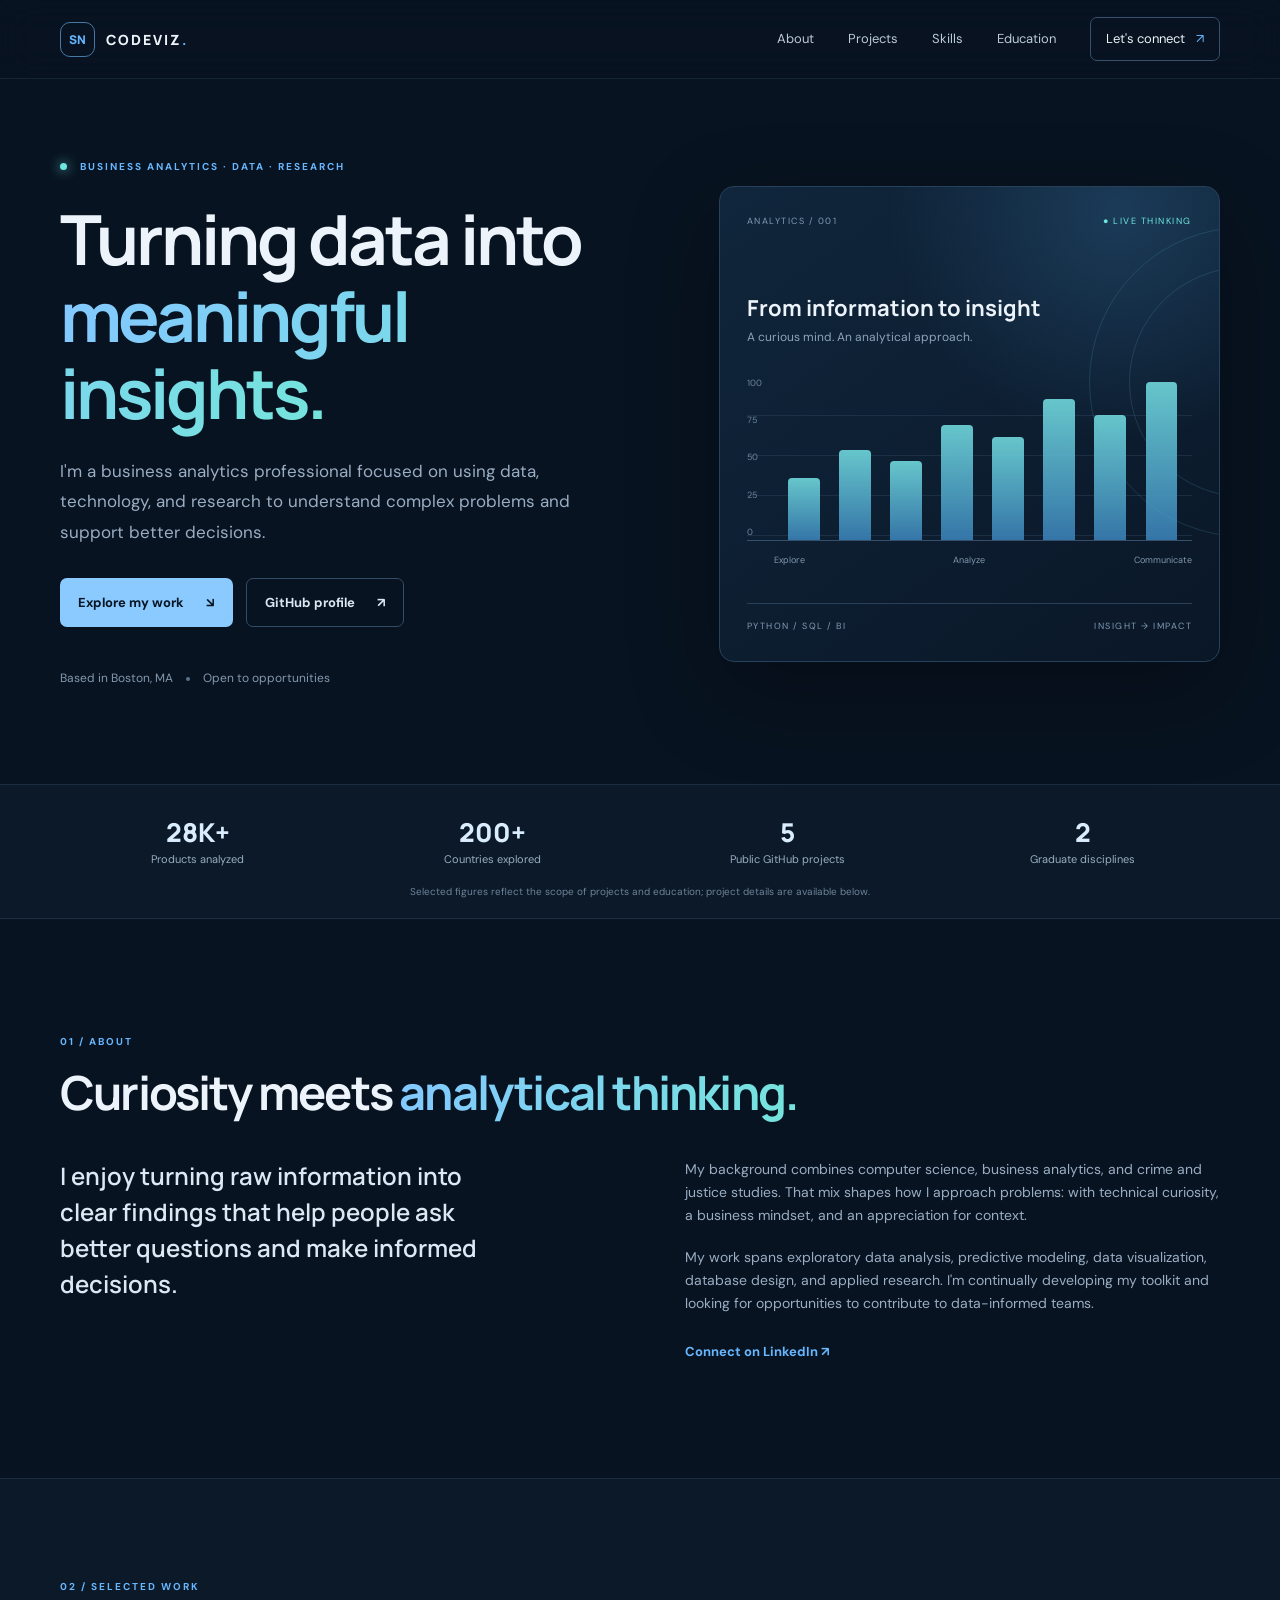
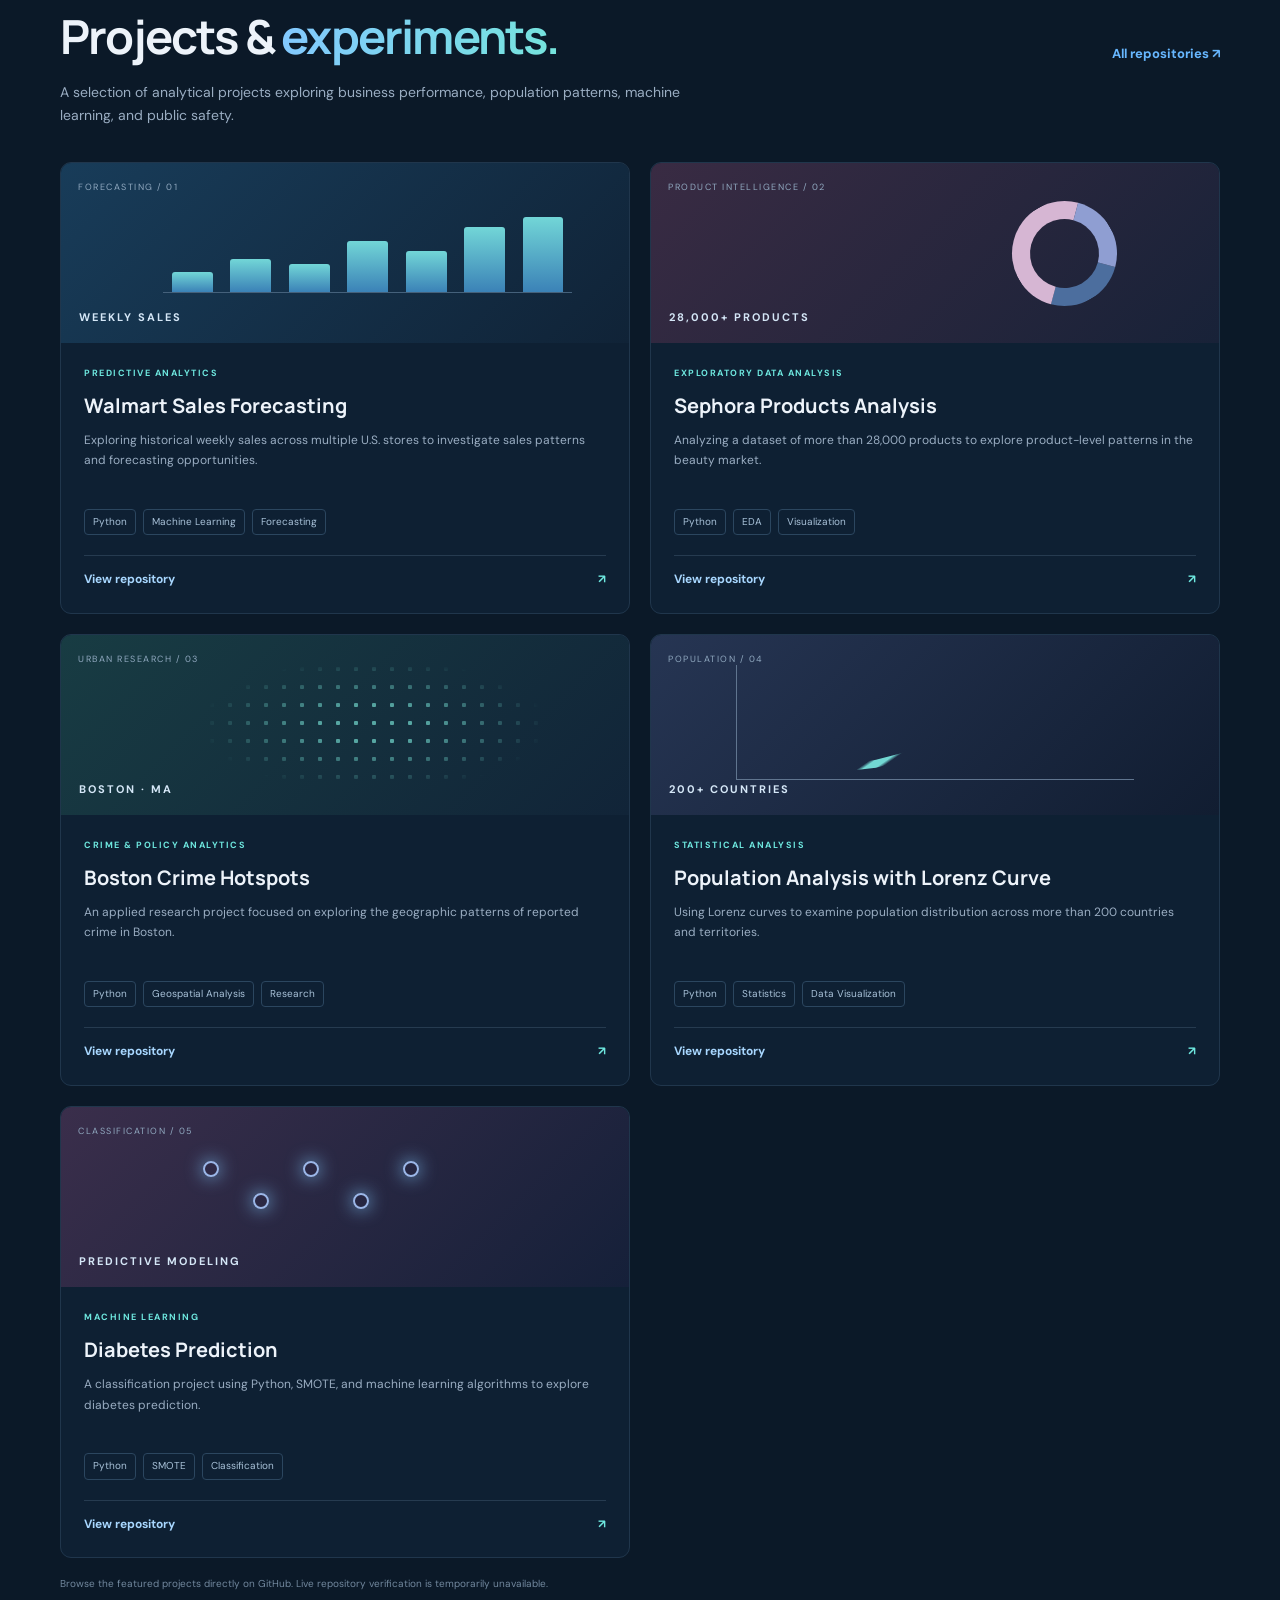
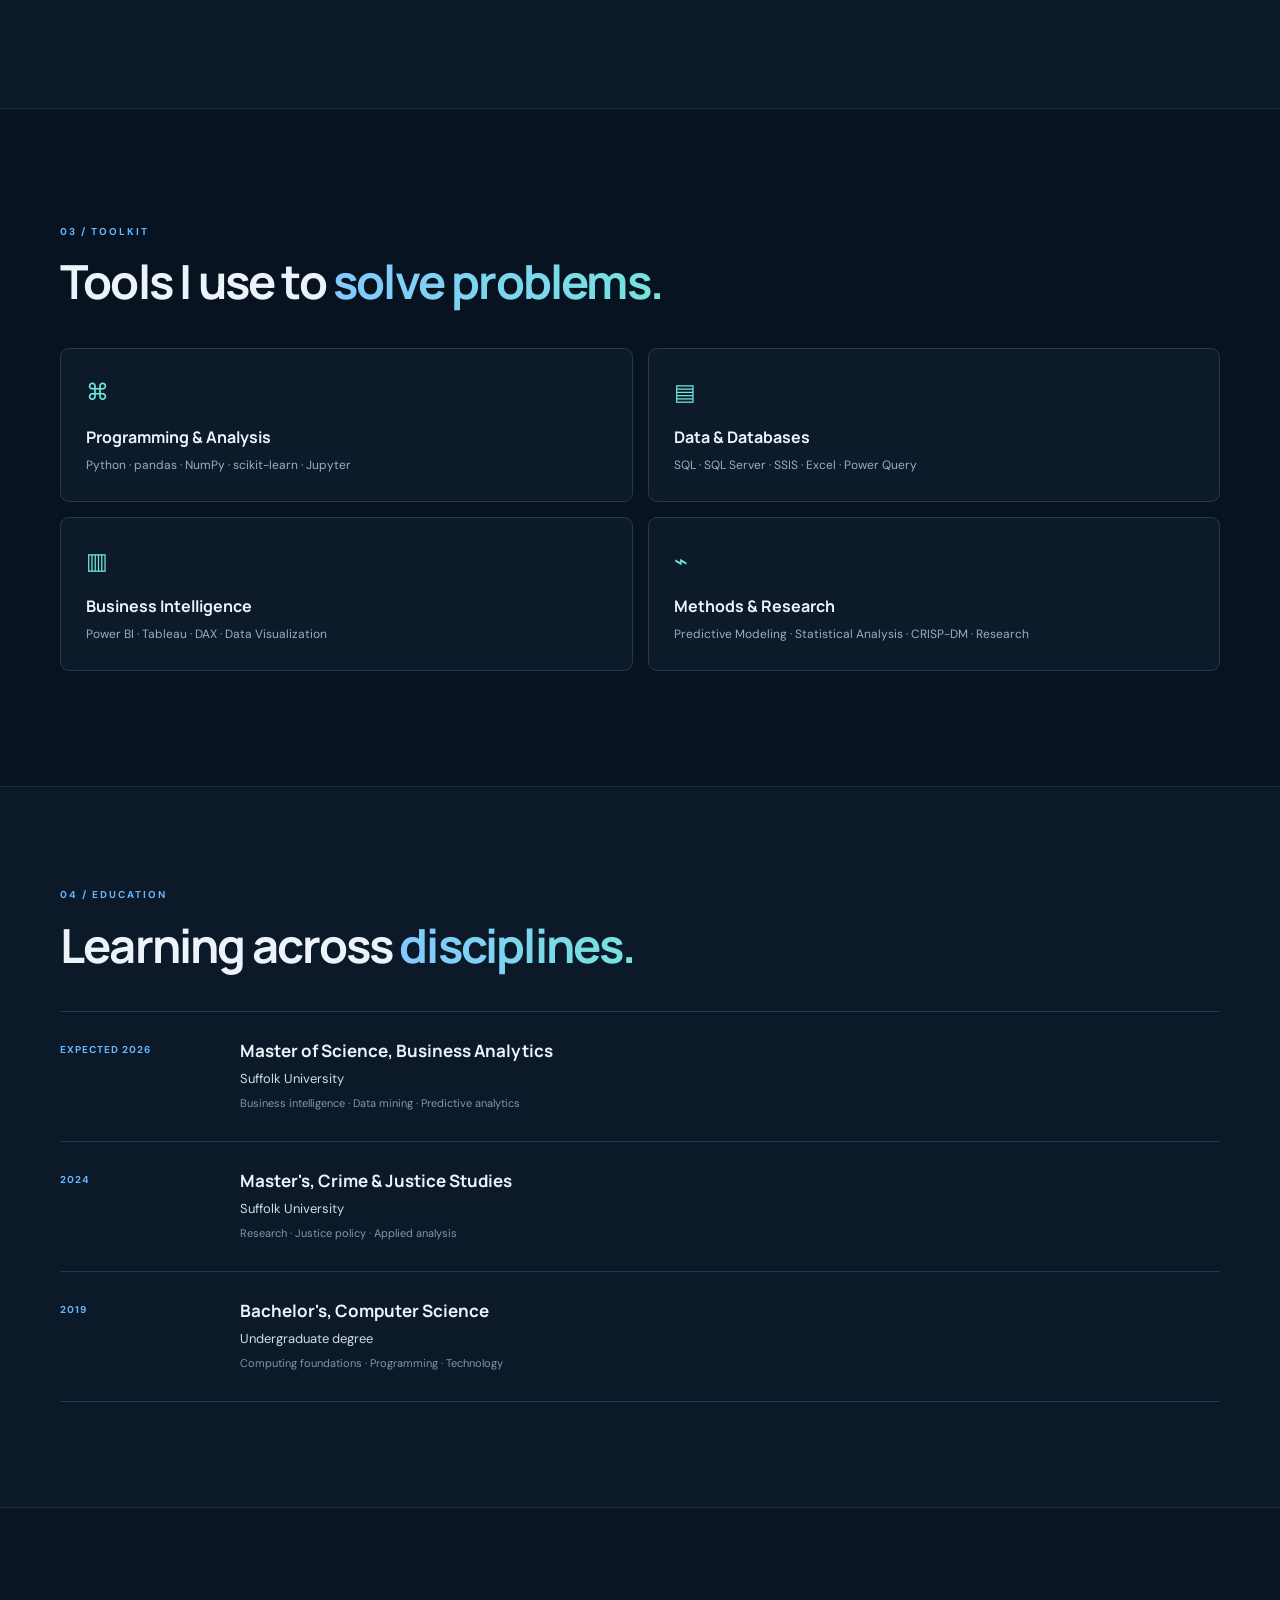
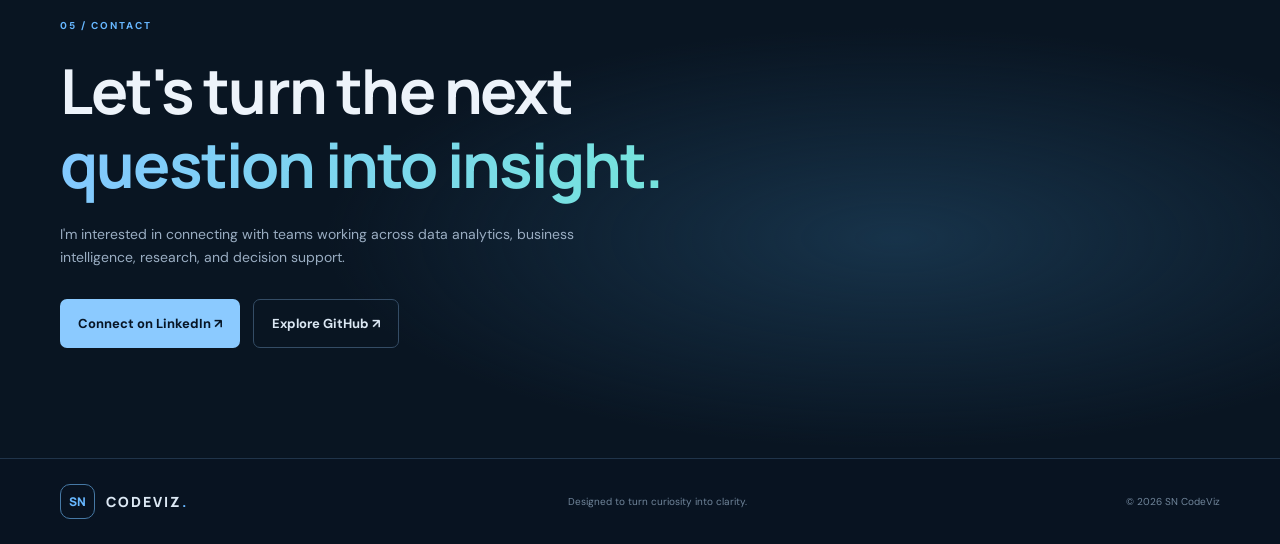
==== index.html @ 442b2e53 "Add files via upload" ====
<!DOCTYPE html>
<html lang="en">
<head>
  <meta charset="UTF-8">
  <meta name="viewport" content="width=device-width, initial-scale=1.0">
  <meta name="description" content="SN CodeViz — Business and data analytics portfolio featuring Python, SQL, business intelligence, and research projects.">
  <title>SN CodeViz | Data & Business Analytics</title>
  <link rel="preconnect" href="https://fonts.googleapis.com">
  <link rel="preconnect" href="https://fonts.gstatic.com" crossorigin>
  <link href="https://fonts.googleapis.com/css2?family=DM+Sans:wght@400;500;600;700&family=Manrope:wght@400;500;600;700;800&display=swap" rel="stylesheet">
  <link rel="stylesheet" href="style.css">
  <script src="script.js" defer></script>
</head>
<body>
  <header class="site-header">
    <nav class="nav container" aria-label="Main navigation">
      <a class="brand" href="#home"><span class="brand-mark">SN</span><span>CODEVIZ<span class="brand-dot">.</span></span></a>
      <button class="menu-toggle" id="menuToggle" aria-label="Toggle navigation" aria-expanded="false">☰</button>
      <div class="nav-links" id="navLinks">
        <a href="#about">About</a><a href="#projects">Projects</a><a href="#skills">Skills</a><a href="#education">Education</a>
        <a class="nav-contact" href="#contact">Let's connect <span>↗</span></a>
      </div>
    </nav>
  </header>

  <main>
    <section class="hero container" id="home">
      <div class="hero-copy">
        <div class="eyebrow"><span class="status-dot"></span> BUSINESS ANALYTICS · DATA · RESEARCH</div>
        <h1>Turning data into<br><span class="gradient-text">meaningful insights.</span></h1>
        <p class="hero-lede">I'm a business analytics professional focused on using data, technology, and research to understand complex problems and support better decisions.</p>
        <div class="hero-actions">
          <a class="button button-primary" href="#projects">Explore my work <span>↘</span></a>
          <a class="button button-secondary" href="https://github.com/sncodeviz" target="_blank" rel="noopener noreferrer">GitHub profile <span>↗</span></a>
        </div>
        <div class="hero-meta"><span>Based in Boston, MA</span><span class="meta-divider"></span><span>Open to opportunities</span></div>
      </div>
      <div class="hero-visual" aria-label="Decorative data visualization illustration">
        <div class="visual-top"><span>ANALYTICS / 001</span><span class="live-indicator">● LIVE THINKING</span></div>
        <div class="chart-title">From information to insight</div>
        <div class="chart-subtitle">A curious mind. An analytical approach.</div>
        <div class="chart">
          <div class="chart-y"><span>100</span><span>75</span><span>50</span><span>25</span><span>0</span></div>
          <div class="chart-bars">
            <i style="--h:38%"></i><i style="--h:55%"></i><i style="--h:48%"></i><i style="--h:70%"></i><i style="--h:63%"></i><i style="--h:86%"></i><i style="--h:76%"></i><i style="--h:96%"></i>
          </div>
        </div>
        <div class="chart-labels"><span>Explore</span><span>Analyze</span><span>Communicate</span></div>
        <div class="visual-footer"><span>PYTHON / SQL / BI</span><span>INSIGHT → IMPACT</span></div>
        <div class="visual-orbit orbit-one"></div><div class="visual-orbit orbit-two"></div>
      </div>
    </section>

    <section class="proof-strip">
      <div class="container proof-grid">
        <div><strong>28K+</strong><span>Products analyzed</span></div>
        <div><strong>200+</strong><span>Countries explored</span></div>
        <div><strong>5</strong><span>Public GitHub projects</span></div>
        <div><strong>2</strong><span>Graduate disciplines</span></div>
      </div>
      <p class="proof-note">Selected figures reflect the scope of projects and education; project details are available below.</p>
    </section>

    <section class="section container" id="about">
      <div class="section-heading"><div class="eyebrow">01 / ABOUT</div><h2>Curiosity meets <span class="gradient-text">analytical thinking.</span></h2></div>
      <div class="about-grid">
        <div class="about-intro"><p class="large-copy">I enjoy turning raw information into clear findings that help people ask better questions and make informed decisions.</p></div>
        <div class="about-detail">
          <p>My background combines computer science, business analytics, and crime and justice studies. That mix shapes how I approach problems: with technical curiosity, a business mindset, and an appreciation for context.</p>
          <p>My work spans exploratory data analysis, predictive modeling, data visualization, database design, and applied research. I'm continually developing my toolkit and looking for opportunities to contribute to data-informed teams.</p>
          <a class="text-link" href="https://www.linkedin.com/in/sheikhabunasher" target="_blank" rel="noopener noreferrer">Connect on LinkedIn ↗</a>
        </div>
      </div>
    </section>

    <section class="section projects-section" id="projects">
      <div class="container">
        <div class="section-heading heading-row"><div><div class="eyebrow">02 / SELECTED WORK</div><h2>Projects & <span class="gradient-text">experiments.</span></h2></div><a class="text-link" href="https://github.com/sncodeviz?tab=repositories" target="_blank" rel="noopener noreferrer">All repositories ↗</a></div>
        <p class="section-description">A selection of analytical projects exploring business performance, population patterns, machine learning, and public safety.</p>
        <div class="project-grid" id="projectGrid">
          <article class="project-card featured">
            <div class="project-visual visual-walmart"><span>FORECASTING / 01</span><div class="mini-line"><i></i><i></i><i></i><i></i><i></i><i></i><i></i></div><b>WEEKLY SALES</b></div>
            <div class="project-content"><div class="project-type">PREDICTIVE ANALYTICS</div><h3>Walmart Sales Forecasting</h3><p>Exploring historical weekly sales across multiple U.S. stores to investigate sales patterns and forecasting opportunities.</p><div class="tags"><span>Python</span><span>Machine Learning</span><span>Forecasting</span></div><a href="https://github.com/sncodeviz/walmart-sales-forecasting" target="_blank" rel="noopener noreferrer">View repository <span>↗</span></a></div>
          </article>
          <article class="project-card">
            <div class="project-visual visual-sephora"><span>PRODUCT INTELLIGENCE / 02</span><div class="donut"></div><b>28,000+ PRODUCTS</b></div>
            <div class="project-content"><div class="project-type">EXPLORATORY DATA ANALYSIS</div><h3>Sephora Products Analysis</h3><p>Analyzing a dataset of more than 28,000 products to explore product-level patterns in the beauty market.</p><div class="tags"><span>Python</span><span>EDA</span><span>Visualization</span></div><a href="https://github.com/sncodeviz/Sephora-Products-Analysis" target="_blank" rel="noopener noreferrer">View repository <span>↗</span></a></div>
          </article>
          <article class="project-card">
            <div class="project-visual visual-crime"><span>URBAN RESEARCH / 03</span><div class="map-dots"></div><b>BOSTON · MA</b></div>
            <div class="project-content"><div class="project-type">CRIME & POLICY ANALYTICS</div><h3>Boston Crime Hotspots</h3><p>An applied research project focused on exploring the geographic patterns of reported crime in Boston.</p><div class="tags"><span>Python</span><span>Geospatial Analysis</span><span>Research</span></div><a href="https://github.com/sncodeviz/boston-crime-hotspots" target="_blank" rel="noopener noreferrer">View repository <span>↗</span></a></div>
          </article>
          <article class="project-card">
            <div class="project-visual visual-lorenz"><span>POPULATION / 04</span><div class="lorenz-curve"></div><b>200+ COUNTRIES</b></div>
            <div class="project-content"><div class="project-type">STATISTICAL ANALYSIS</div><h3>Population Analysis with Lorenz Curve</h3><p>Using Lorenz curves to examine population distribution across more than 200 countries and territories.</p><div class="tags"><span>Python</span><span>Statistics</span><span>Data Visualization</span></div><a href="https://github.com/sncodeviz/Data-Analysis-with-Lorenz-Curve" target="_blank" rel="noopener noreferrer">View repository <span>↗</span></a></div>
          </article>
          <article class="project-card">
            <div class="project-visual visual-diabetes"><span>CLASSIFICATION / 05</span><div class="nodes"><i></i><i></i><i></i><i></i><i></i></div><b>PREDICTIVE MODELING</b></div>
            <div class="project-content"><div class="project-type">MACHINE LEARNING</div><h3>Diabetes Prediction</h3><p>A classification project using Python, SMOTE, and machine learning algorithms to explore diabetes prediction.</p><div class="tags"><span>Python</span><span>SMOTE</span><span>Classification</span></div><a href="https://github.com/sncodeviz/diabetes-prediction-ml-project" target="_blank" rel="noopener noreferrer">View repository <span>↗</span></a></div>
          </article>
        </div>
        <p class="github-status" id="githubStatus">Project links point to the original GitHub repositories. Live repository metadata will load when available.</p>
      </div>
    </section>

    <section class="section container" id="skills">
      <div class="section-heading"><div class="eyebrow">03 / TOOLKIT</div><h2>Tools I use to <span class="gradient-text">solve problems.</span></h2></div>
      <div class="skills-grid">
        <div class="skill-group"><div class="skill-icon">⌘</div><h3>Programming & Analysis</h3><p>Python · pandas · NumPy · scikit-learn · Jupyter</p></div>
        <div class="skill-group"><div class="skill-icon">▤</div><h3>Data & Databases</h3><p>SQL · SQL Server · SSIS · Excel · Power Query</p></div>
        <div class="skill-group"><div class="skill-icon">▥</div><h3>Business Intelligence</h3><p>Power BI · Tableau · DAX · Data Visualization</p></div>
        <div class="skill-group"><div class="skill-icon">⌁</div><h3>Methods & Research</h3><p>Predictive Modeling · Statistical Analysis · CRISP-DM · Research</p></div>
      </div>
    </section>

    <section class="section education-section" id="education">
      <div class="container">
        <div class="section-heading"><div class="eyebrow">04 / EDUCATION</div><h2>Learning across <span class="gradient-text">disciplines.</span></h2></div>
        <div class="education-list">
          <div class="education-item"><div class="education-date">EXPECTED 2026</div><div><h3>Master of Science, Business Analytics</h3><p>Suffolk University</p><span>Business intelligence · Data mining · Predictive analytics</span></div></div>
          <div class="education-item"><div class="education-date">2024</div><div><h3>Master's, Crime & Justice Studies</h3><p>Suffolk University</p><span>Research · Justice policy · Applied analysis</span></div></div>
          <div class="education-item"><div class="education-date">2019</div><div><h3>Bachelor's, Computer Science</h3><p>Undergraduate degree</p><span>Computing foundations · Programming · Technology</span></div></div>
        </div>
      </div>
    </section>

    <section class="contact-section" id="contact">
      <div class="container contact-inner"><div class="eyebrow">05 / CONTACT</div><h2>Let's turn the next<br><span class="gradient-text">question into insight.</span></h2><p>I'm interested in connecting with teams working across data analytics, business intelligence, research, and decision support.</p><div class="hero-actions"><a class="button button-primary" href="https://www.linkedin.com/in/sheikhabunasher" target="_blank" rel="noopener noreferrer">Connect on LinkedIn ↗</a><a class="button button-secondary" href="https://github.com/sncodeviz" target="_blank" rel="noopener noreferrer">Explore GitHub ↗</a></div></div>
    </section>
  </main>

  <footer class="footer"><div class="container footer-inner"><a class="brand" href="#home"><span class="brand-mark">SN</span><span>CODEVIZ<span class="brand-dot">.</span></span></a><span>Designed to turn curiosity into clarity.</span><span>© <span id="year"></span> SN CodeViz</span></div></footer>
</body>
</html>
---- style.css ----
:root{--bg:#081321;--panel:#0d1c2d;--panel2:#102238;--line:#20344a;--text:#edf3fa;--muted:#9aadc2;--blue:#67b7ff;--cyan:#6ee7df;--max:1160px}
*{box-sizing:border-box}html{scroll-behavior:smooth;scroll-padding-top:90px}body{margin:0;background:var(--bg);color:var(--text);font-family:"DM Sans",sans-serif;line-height:1.65}a{color:inherit;text-decoration:none}.container{width:min(var(--max),calc(100% - 48px));margin:auto}.site-header{position:sticky;top:0;z-index:10;background:rgba(8,19,33,.88);backdrop-filter:blur(18px);border-bottom:1px solid rgba(143,170,199,.12)}.nav{height:78px;display:flex;align-items:center;justify-content:space-between}.brand{display:flex;align-items:center;gap:11px;font:800 14px Manrope,sans-serif;letter-spacing:2px}.brand-mark{display:grid;place-items:center;width:35px;height:35px;border:1px solid #4679a5;border-radius:10px;color:var(--blue);font-size:12px;letter-spacing:0}.brand-dot{color:var(--blue)}.nav-links{display:flex;align-items:center;gap:34px;color:#bdcad8;font-size:13px}.nav-links a:hover,.text-link:hover{color:var(--blue)}.nav-contact{padding:10px 15px;border:1px solid #35516c;border-radius:7px;color:var(--text)}.nav-contact span{color:var(--blue);margin-left:8px}.menu-toggle{display:none;background:none;border:0;color:white;font-size:24px}.hero{min-height:640px;display:grid;grid-template-columns:1.08fr .92fr;align-items:center;gap:70px;padding-top:80px;padding-bottom:95px}.eyebrow{font-size:10px;letter-spacing:2px;font-weight:700;color:var(--blue)}.status-dot,.live-indicator{color:var(--cyan)}.status-dot{display:inline-block;width:7px;height:7px;background:var(--cyan);border-radius:50%;margin-right:9px;box-shadow:0 0 12px var(--cyan)}h1,h2,h3,p{margin-top:0}h1,h2,h3{font-family:Manrope,sans-serif}h1{font-size:clamp(43px,5.4vw,70px);line-height:1.12;letter-spacing:-3px;margin:24px 0}.gradient-text{background:linear-gradient(100deg,#83c8ff,#75e4dc);background-clip:text;color:transparent}.hero-lede{max-width:550px;color:var(--muted);font-size:17px;line-height:1.8}.hero-actions{display:flex;gap:13px;flex-wrap:wrap;margin-top:30px}.button{display:inline-flex;align-items:center;gap:22px;padding:13px 18px;border-radius:7px;font-size:13px;font-weight:700;transition:.2s}.button:hover{transform:translateY(-2px)}.button-primary{background:#8bcaff;color:#071525}.button-secondary{border:1px solid #344c65;color:#dbe7f3}.hero-meta{display:flex;align-items:center;gap:13px;margin-top:42px;color:#8498ad;font-size:12px}.meta-divider{width:4px;height:4px;border-radius:50%;background:#59728c}.hero-visual{position:relative;overflow:hidden;min-height:410px;padding:27px;border:1px solid #28415a;border-radius:15px;background:radial-gradient(circle at 80% 5%,#1b3b58 0,transparent 38%),linear-gradient(145deg,#10263c,#0a1727);box-shadow:0 30px 90px #0005}.visual-top,.visual-footer{display:flex;justify-content:space-between;color:#829bb4;font-size:9px;letter-spacing:1.5px}.chart-title{font:700 22px Manrope;margin-top:64px}.chart-subtitle{color:#8da3ba;font-size:12px;margin-top:5px}.chart{height:165px;display:flex;margin-top:28px;border-bottom:1px solid #36506a;background:repeating-linear-gradient(to bottom,transparent 0,transparent 39px,#294158 40px)}.chart-y{display:flex;flex-direction:column;justify-content:space-between;color:#6d849b;font-size:9px;padding:0 12px 0 0}.chart-bars{flex:1;display:flex;align-items:end;justify-content:space-around;gap:10px;padding:0 10px}.chart-bars i{width:8%;height:var(--h);border-radius:4px 4px 0 0;background:linear-gradient(0deg,#397fb5,#70d8dc);opacity:.9}.chart-labels{display:flex;justify-content:space-between;color:#8097ad;font-size:9px;margin:12px 0 35px 27px}.visual-footer{padding-top:15px;border-top:1px solid #294158}.visual-orbit{position:absolute;border:1px solid #5aa6c533;border-radius:50%;pointer-events:none}.orbit-one{width:230px;height:230px;right:-140px;top:80px}.orbit-two{width:310px;height:310px;right:-180px;top:40px}.proof-strip{border-top:1px solid #1a2d41;border-bottom:1px solid #1a2d41;background:#0b1928;padding:29px 0 18px}.proof-grid{display:grid;grid-template-columns:repeat(4,1fr);gap:20px}.proof-grid div{display:flex;flex-direction:column;align-items:center}.proof-grid strong{font:800 26px Manrope;color:#d9edff}.proof-grid span{font-size:11px;color:var(--muted)}.proof-note{text-align:center;color:#6e8499;font-size:10px;margin:16px 0 0}.section{padding-top:115px;padding-bottom:115px}.section-heading{margin-bottom:38px}.section-heading h2,.contact-inner h2{font-size:clamp(32px,4vw,47px);line-height:1.2;letter-spacing:-1.8px;margin:13px 0 0}.about-grid{display:grid;grid-template-columns:1fr 1fr;gap:90px}.large-copy{font:600 24px/1.5 Manrope;color:#dce8f4;max-width:460px}.about-detail{color:var(--muted);font-size:14px}.about-detail p{margin-bottom:18px}.text-link{display:inline-block;color:var(--blue);font-size:13px;font-weight:700;margin-top:8px}.projects-section,.education-section{background:#0b1928;border-top:1px solid #1a2d41;border-bottom:1px solid #1a2d41;padding-top:100px;padding-bottom:105px}.heading-row{display:flex;align-items:end;justify-content:space-between}.section-description{color:var(--muted);font-size:14px;max-width:650px;margin-top:-22px;margin-bottom:35px}.project-grid{display:grid;grid-template-columns:repeat(2,1fr);gap:20px}.project-card{background:#0e2033;border:1px solid #20364c;border-radius:11px;overflow:hidden;transition:.25s}.project-card:hover{transform:translateY(-4px);border-color:#47769b}.project-visual{height:180px;position:relative;overflow:hidden;padding:17px;background:linear-gradient(135deg,#122b43,#0a1727);color:#91a9c0;font-size:9px;letter-spacing:1.5px}.project-visual b{position:absolute;bottom:17px;left:18px;color:#d5e7f7;font-size:11px;letter-spacing:2px}.visual-walmart{background:linear-gradient(135deg,#183c59,#102337)}.mini-line{position:absolute;left:18%;right:10%;top:50px;height:80px;border-bottom:1px solid #45617b;display:flex;align-items:end;justify-content:space-around}.mini-line i{width:10%;height:var(--h,50%);background:linear-gradient(#72d6d7,#3b82b7);border-radius:3px 3px 0 0}.mini-line i:nth-child(1){height:25%}.mini-line i:nth-child(2){height:42%}.mini-line i:nth-child(3){height:36%}.mini-line i:nth-child(4){height:65%}.mini-line i:nth-child(5){height:52%}.mini-line i:nth-child(6){height:82%}.mini-line i:nth-child(7){height:95%}.visual-sephora{background:linear-gradient(135deg,#392b43,#182238)}.donut{position:absolute;width:105px;height:105px;border-radius:50%;border:18px solid #d6b6d3;border-right-color:#8f9ed2;border-bottom-color:#4c6e9e;right:18%;top:38px;transform:rotate(-30deg)}.visual-crime{background:linear-gradient(135deg,#183c43,#112438)}.map-dots{position:absolute;inset:25px 15% 25px 25%;background-image:radial-gradient(#73d9ce 2px,transparent 2.5px);background-size:18px 18px;opacity:.7;mask-image:radial-gradient(ellipse,#000 20%,transparent 72%)}.visual-lorenz{background:linear-gradient(135deg,#263553,#111d31)}.lorenz-curve{position:absolute;left:15%;right:15%;top:30px;height:115px;border-left:1px solid #60758f;border-bottom:1px solid #60758f}.lorenz-curve:after{content:"";position:absolute;inset:0;background:linear-gradient(145deg,transparent 48%,#72d8d3 49%,#72d8d3 51%,transparent 52%);clip-path:polygon(0 100%,15% 94%,35% 83%,55% 65%,75% 40%,100% 0,100% 3%,75% 45%,55% 72%,35% 90%,15% 98%,0 100%)}.visual-diabetes{background:linear-gradient(135deg,#3a2e4b,#152039)}.nodes{position:absolute;top:54px;left:25%;display:flex;gap:34px;align-items:center}.nodes i{width:16px;height:16px;border:2px solid #9bb7e8;border-radius:50%;box-shadow:0 0 18px #79b9e9}.nodes i:nth-child(2),.nodes i:nth-child(4){transform:translateY(32px)}.project-content{padding:23px}.project-type{font-size:9px;letter-spacing:1.5px;color:var(--cyan);font-weight:700}.project-content h3{font-size:20px;margin:8px 0}.project-content p{font-size:12px;line-height:1.7;color:var(--muted);min-height:62px}.tags{display:flex;flex-wrap:wrap;gap:7px;margin:17px 0 20px}.tags span{font-size:10px;color:#a9c2d9;border:1px solid #2b465f;padding:4px 8px;border-radius:4px}.project-content>a{display:flex;justify-content:space-between;border-top:1px solid #263b50;padding-top:14px;font-size:12px;font-weight:700;color:#a8d7ff}.project-content>a span{color:var(--cyan)}.github-status{color:#72889e;font-size:10px;margin-top:18px}.skills-grid{display:grid;grid-template-columns:repeat(2,1fr);gap:15px}.skill-group{padding:25px;border:1px solid #24394e;border-radius:9px;background:#0c1a2a}.skill-icon{color:var(--cyan);font-size:23px}.skill-group h3{font-size:16px;margin:12px 0 6px}.skill-group p{font-size:12px;color:var(--muted);margin:0}.education-list{border-top:1px solid #26394c}.education-item{display:grid;grid-template-columns:180px 1fr;padding:25px 0;border-bottom:1px solid #26394c}.education-date{font-size:10px;letter-spacing:1px;color:var(--blue);font-weight:700;padding-top:5px}.education-item h3{font-size:17px;margin:0 0 3px}.education-item p{color:#d0dce8;font-size:13px;margin:0}.education-item span{font-size:11px;color:#8297ad}.contact-section{padding:110px 0;background:radial-gradient(ellipse at 70% 60%,#17334a 0,transparent 45%),#091522;border-bottom:1px solid #20344a}.contact-inner{max-width:var(--max)}.contact-inner h2{font-size:clamp(40px,5vw,62px);margin:20px 0}.contact-inner>p{max-width:540px;color:var(--muted);font-size:14px}.footer{padding:25px 0}.footer-inner{display:flex;align-items:center;justify-content:space-between;color:#71869b;font-size:10px}.footer .brand{color:#dce8f4}
@media(max-width:800px){.hero{grid-template-columns:1fr;gap:45px;padding-top:65px}.hero-visual{min-height:380px}.about-grid{gap:35px}.project-grid{grid-template-columns:1fr}.nav-links{gap:18px}.proof-grid strong{font-size:22px}}
@media(max-width:600px){.container{width:min(100% - 34px,var(--max))}.nav{height:68px}.menu-toggle{display:block}.nav-links{display:none;position:absolute;top:68px;left:0;right:0;background:#0b1928;padding:20px 25px 25px;border-bottom:1px solid var(--line);flex-direction:column;align-items:stretch}.nav-links.open{display:flex}.nav-contact{text-align:center}.hero{min-height:0;padding-top:65px;padding-bottom:70px}h1{letter-spacing:-2px}.hero-lede{font-size:15px}.hero-visual{min-height:350px;padding:20px}.chart-title{margin-top:48px}.proof-grid{grid-template-columns:repeat(2,1fr);row-gap:22px}.section{padding-top:78px;padding-bottom:78px}.about-grid{grid-template-columns:1fr;gap:15px}.large-copy{font-size:21px}.heading-row{align-items:start;gap:15px;flex-direction:column}.section-description{margin-top:-20px}.skills-grid{grid-template-columns:1fr}.education-item{grid-template-columns:1fr;gap:7px}.contact-section{padding:80px 0}.footer-inner{gap:14px;flex-wrap:wrap}.footer-inner>span:nth-child(2){display:none}}
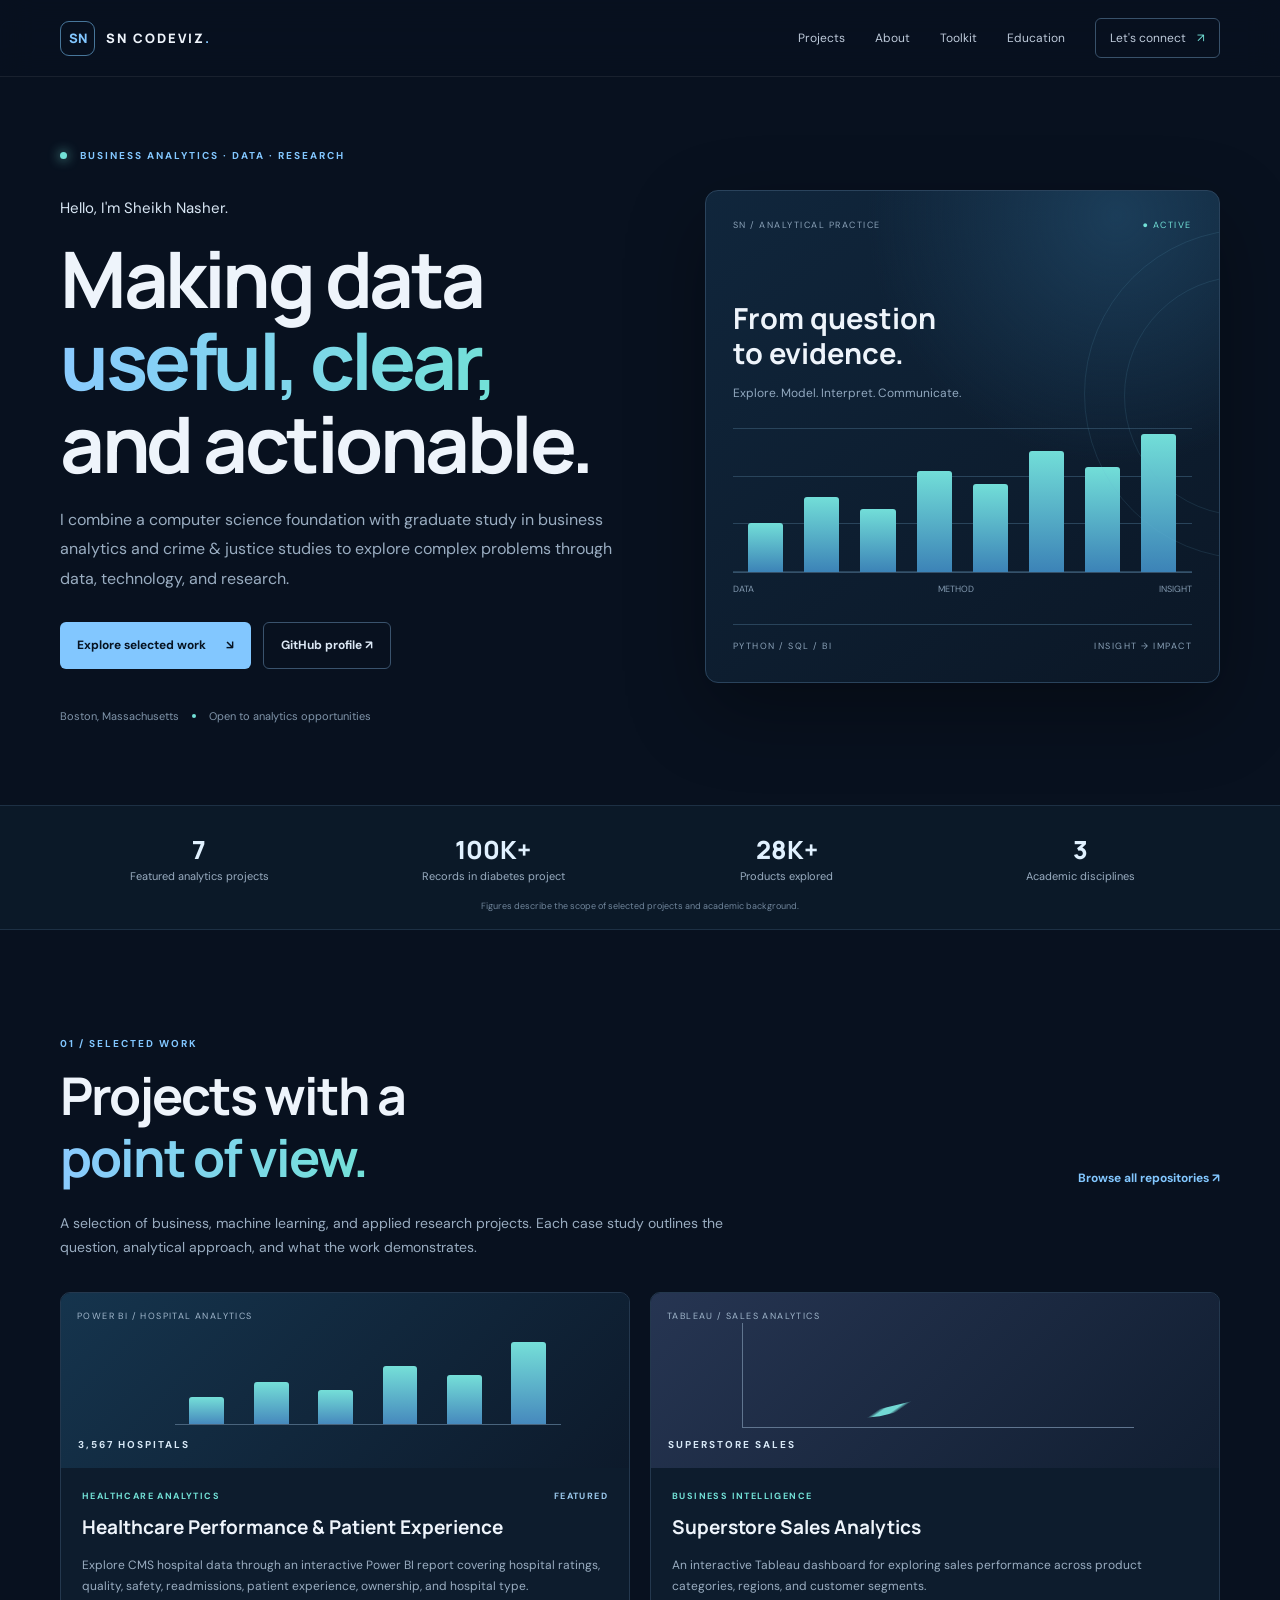
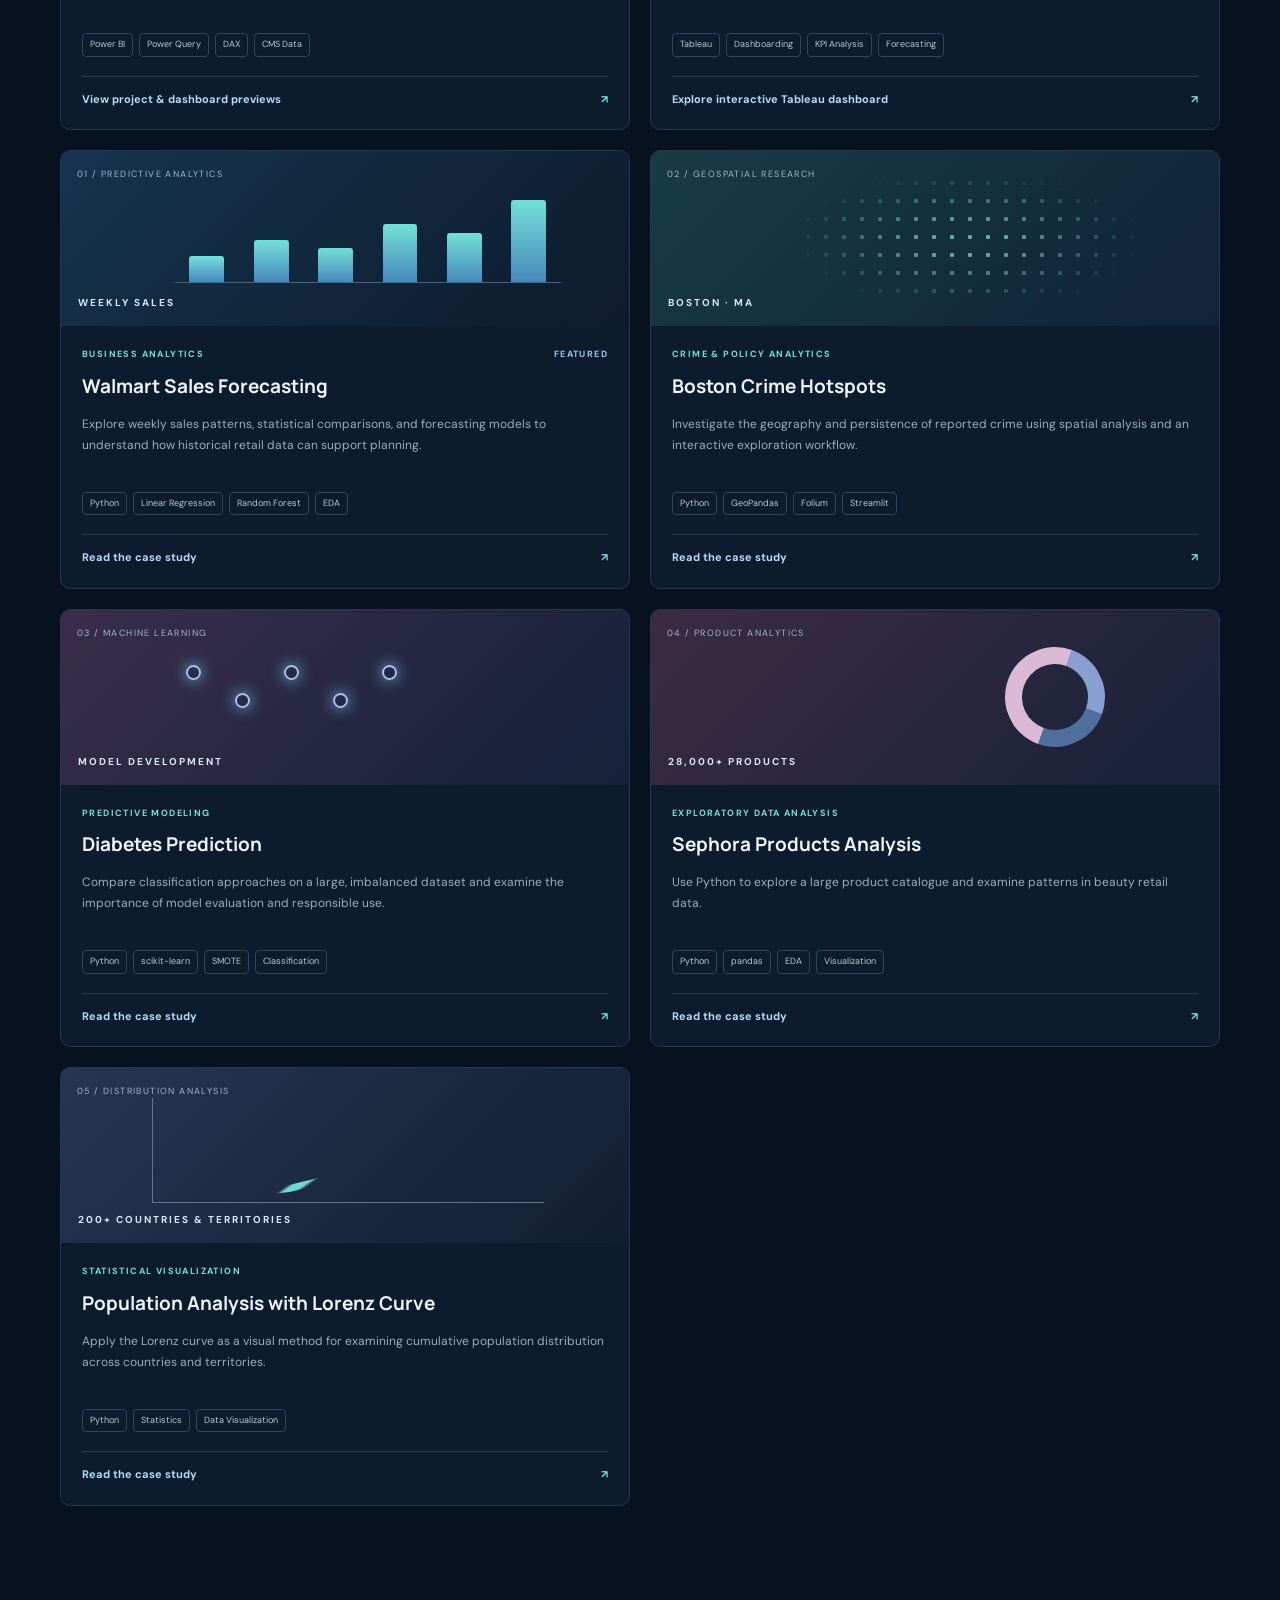
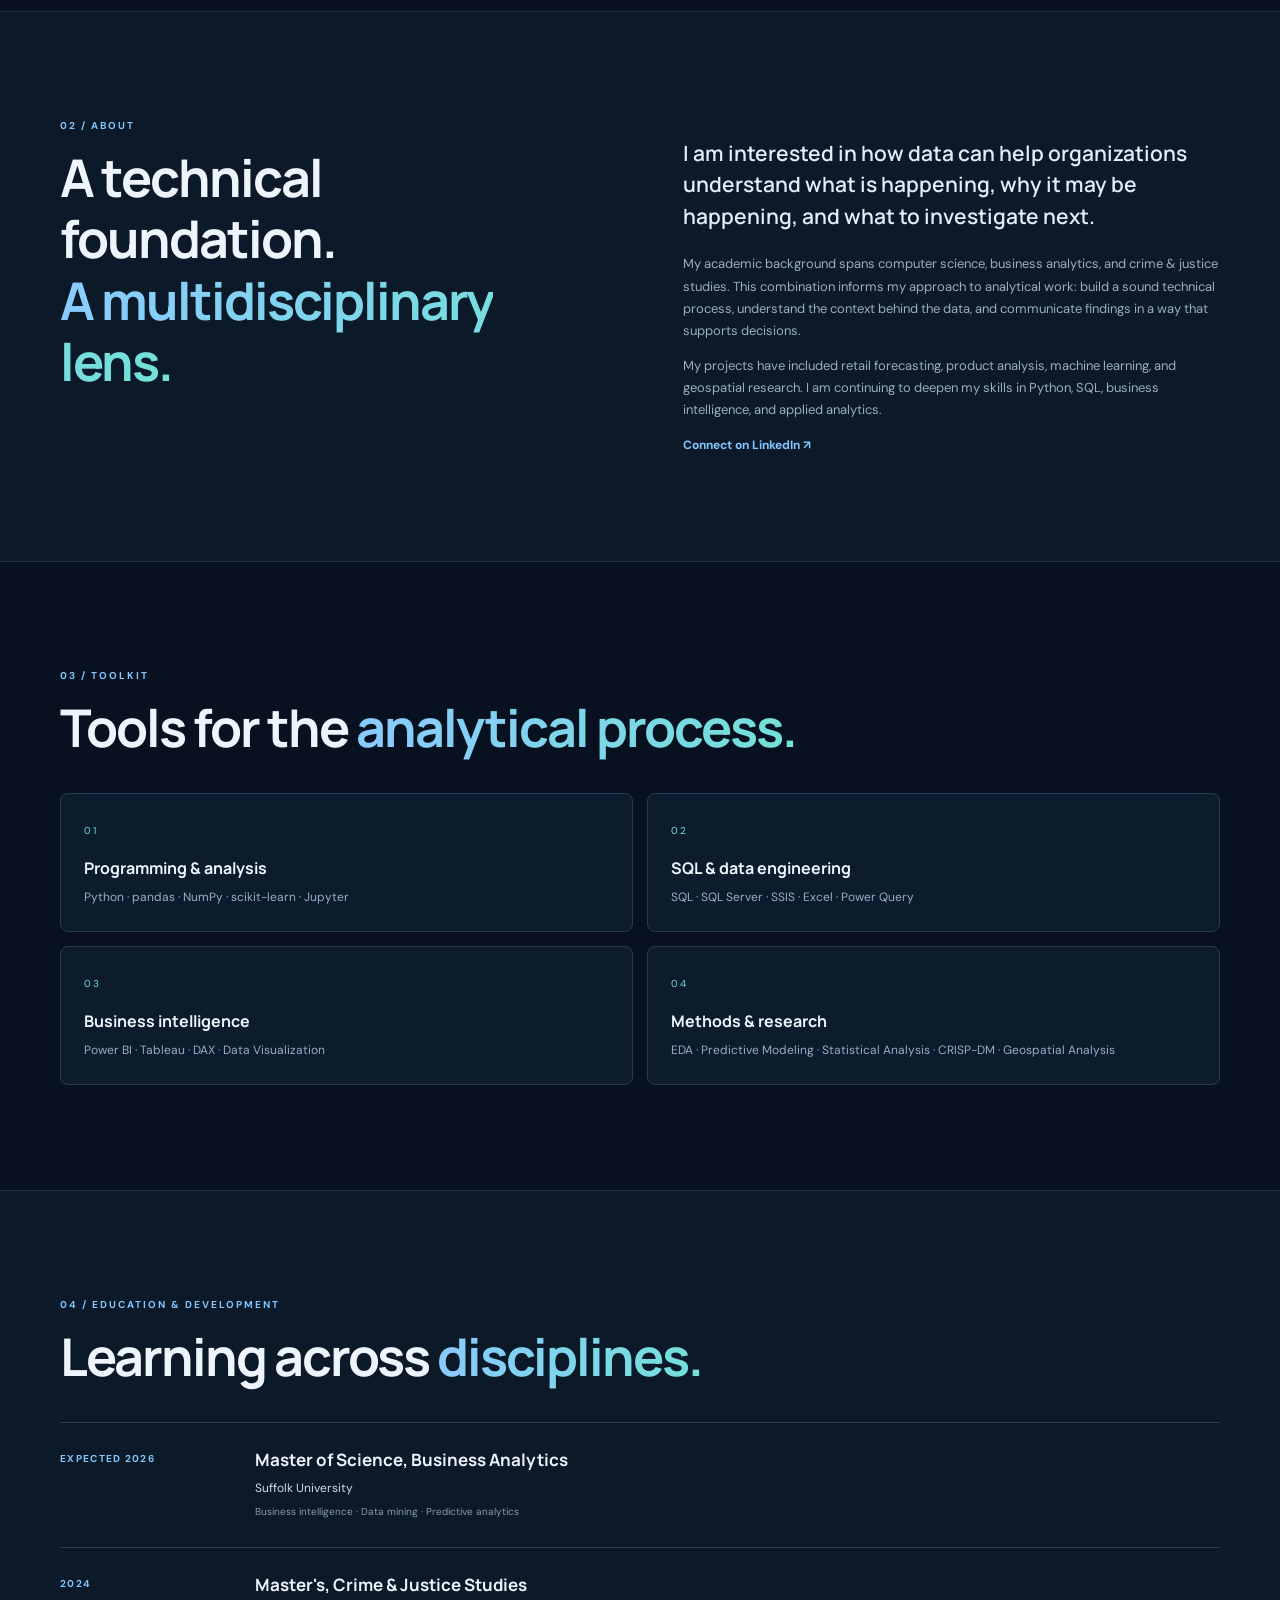
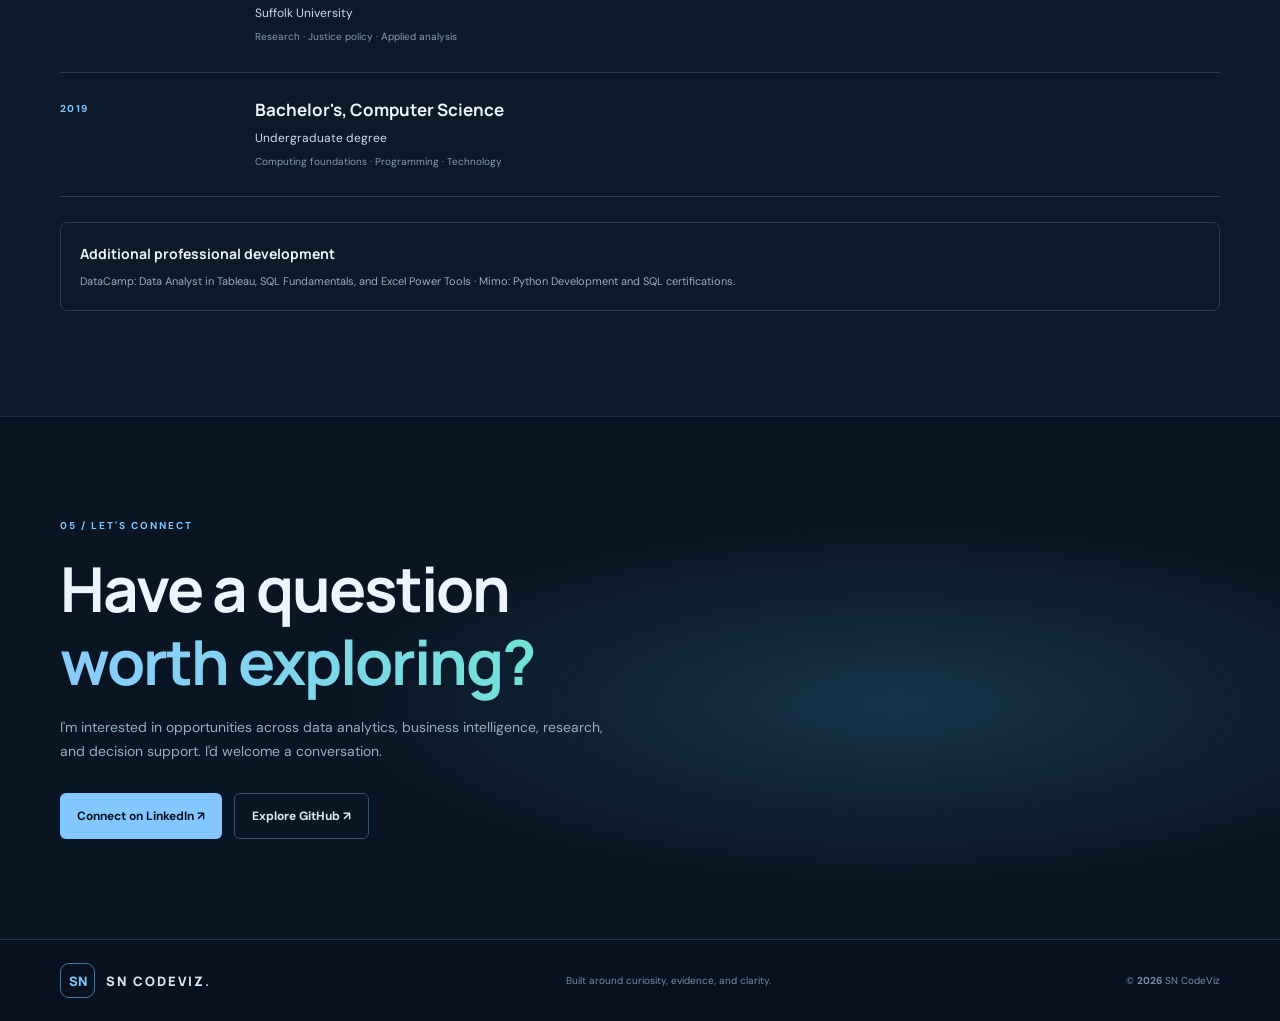
==== commit 9981e3e2: "Add files via upload Updated projects" ====
--- a/index.html
+++ b/index.html
@@ -1,10 +1,11 @@
-<!DOCTYPE html>
+<!doctype html>
 <html lang="en">
 <head>
-  <meta charset="UTF-8">
-  <meta name="viewport" content="width=device-width, initial-scale=1.0">
-  <meta name="description" content="SN CodeViz — Business and data analytics portfolio featuring Python, SQL, business intelligence, and research projects.">
-  <title>SN CodeViz | Data & Business Analytics</title>
+  <meta charset="utf-8">
+  <meta name="viewport" content="width=device-width,initial-scale=1">
+  <meta name="description" content="SN CodeViz — Sheikh Nasher's portfolio of business analytics, data science, and applied research projects.">
+  <meta name="theme-color" content="#08111f">
+  <title>SN CodeViz | Analytics, Research & Data</title>
   <link rel="preconnect" href="https://fonts.googleapis.com">
   <link rel="preconnect" href="https://fonts.gstatic.com" crossorigin>
   <link href="https://fonts.googleapis.com/css2?family=DM+Sans:wght@400;500;600;700&family=Manrope:wght@400;500;600;700;800&display=swap" rel="stylesheet">
@@ -12,123 +13,124 @@
   <script src="script.js" defer></script>
 </head>
 <body>
-  <header class="site-header">
-    <nav class="nav container" aria-label="Main navigation">
-      <a class="brand" href="#home"><span class="brand-mark">SN</span><span>CODEVIZ<span class="brand-dot">.</span></span></a>
-      <button class="menu-toggle" id="menuToggle" aria-label="Toggle navigation" aria-expanded="false">☰</button>
-      <div class="nav-links" id="navLinks">
-        <a href="#about">About</a><a href="#projects">Projects</a><a href="#skills">Skills</a><a href="#education">Education</a>
-        <a class="nav-contact" href="#contact">Let's connect <span>↗</span></a>
-      </div>
-    </nav>
-  </header>
+<header class="site-header">
+  <nav class="nav wrap" aria-label="Main navigation">
+    <a class="brand" href="index.html"><span class="brand-symbol">SN</span><span>SN CODEVIZ<span class="accent">.</span></span></a>
+    <button class="menu-toggle" aria-label="Open navigation" aria-expanded="false">☰</button>
+    <div class="nav-links">
+      <a href="#work">Projects</a><a href="#about">About</a><a href="#toolkit">Toolkit</a><a href="#education">Education</a>
+      <a class="nav-cta" href="#contact">Let's connect <span>↗</span></a>
+    </div>
+  </nav>
+</header>
+<main>
+<section class="hero wrap" id="top">
+  <div class="hero-copy">
+    <div class="eyebrow"><span class="pulse"></span> BUSINESS ANALYTICS · DATA · RESEARCH</div>
+    <p class="hero-kicker">Hello, I'm Sheikh Nasher.</p>
+    <h1>Making data<br><span class="gradient">useful, clear,</span><br>and actionable.</h1>
+    <p class="hero-lede">I combine a computer science foundation with graduate study in business analytics and crime & justice studies to explore complex problems through data, technology, and research.</p>
+    <div class="actions">
+      <a class="button primary" href="#work">Explore selected work <span>↘</span></a>
+      <a class="button secondary" href="https://github.com/sncodeviz" target="_blank" rel="noopener">GitHub profile ↗</a>
+    </div>
+    <div class="hero-foot"><span>Boston, Massachusetts</span><i></i><span>Open to analytics opportunities</span></div>
+  </div>
+  <div class="hero-panel">
+    <div class="panel-top"><span>SN / ANALYTICAL PRACTICE</span><span class="panel-live">● ACTIVE</span></div>
+    <div class="panel-heading">From question<br>to evidence.</div>
+    <p>Explore. Model. Interpret. Communicate.</p>
+    <div class="signal-chart" aria-label="Decorative data chart">
+      <div class="chart-grid"><span></span><span></span><span></span><span></span></div>
+      <div class="chart-columns"><i style="--v:34%"></i><i style="--v:52%"></i><i style="--v:44%"></i><i style="--v:70%"></i><i style="--v:61%"></i><i style="--v:84%"></i><i style="--v:73%"></i><i style="--v:96%"></i></div>
+    </div>
+    <div class="chart-axis"><span>DATA</span><span>METHOD</span><span>INSIGHT</span></div>
+    <div class="panel-bottom"><span>PYTHON / SQL / BI</span><span>INSIGHT → IMPACT</span></div>
+    <div class="orb orb-a"></div><div class="orb orb-b"></div>
+  </div>
+</section>
 
-  <main>
-    <section class="hero container" id="home">
-      <div class="hero-copy">
-        <div class="eyebrow"><span class="status-dot"></span> BUSINESS ANALYTICS · DATA · RESEARCH</div>
-        <h1>Turning data into<br><span class="gradient-text">meaningful insights.</span></h1>
-        <p class="hero-lede">I'm a business analytics professional focused on using data, technology, and research to understand complex problems and support better decisions.</p>
-        <div class="hero-actions">
-          <a class="button button-primary" href="#projects">Explore my work <span>↘</span></a>
-          <a class="button button-secondary" href="https://github.com/sncodeviz" target="_blank" rel="noopener noreferrer">GitHub profile <span>↗</span></a>
-        </div>
-        <div class="hero-meta"><span>Based in Boston, MA</span><span class="meta-divider"></span><span>Open to opportunities</span></div>
-      </div>
-      <div class="hero-visual" aria-label="Decorative data visualization illustration">
-        <div class="visual-top"><span>ANALYTICS / 001</span><span class="live-indicator">● LIVE THINKING</span></div>
-        <div class="chart-title">From information to insight</div>
-        <div class="chart-subtitle">A curious mind. An analytical approach.</div>
-        <div class="chart">
-          <div class="chart-y"><span>100</span><span>75</span><span>50</span><span>25</span><span>0</span></div>
-          <div class="chart-bars">
-            <i style="--h:38%"></i><i style="--h:55%"></i><i style="--h:48%"></i><i style="--h:70%"></i><i style="--h:63%"></i><i style="--h:86%"></i><i style="--h:76%"></i><i style="--h:96%"></i>
-          </div>
-        </div>
-        <div class="chart-labels"><span>Explore</span><span>Analyze</span><span>Communicate</span></div>
-        <div class="visual-footer"><span>PYTHON / SQL / BI</span><span>INSIGHT → IMPACT</span></div>
-        <div class="visual-orbit orbit-one"></div><div class="visual-orbit orbit-two"></div>
-      </div>
-    </section>
+<section class="metrics">
+  <div class="wrap metric-grid">
+    <div><strong>7</strong><span>Featured analytics projects</span></div>
+    <div><strong>100K+</strong><span>Records in diabetes project</span></div>
+    <div><strong>28K+</strong><span>Products explored</span></div>
+    <div><strong>3</strong><span>Academic disciplines</span></div>
+  </div>
+  <p class="metric-note">Figures describe the scope of selected projects and academic background.</p>
+</section>
 
-    <section class="proof-strip">
-      <div class="container proof-grid">
-        <div><strong>28K+</strong><span>Products analyzed</span></div>
-        <div><strong>200+</strong><span>Countries explored</span></div>
-        <div><strong>5</strong><span>Public GitHub projects</span></div>
-        <div><strong>2</strong><span>Graduate disciplines</span></div>
-      </div>
-      <p class="proof-note">Selected figures reflect the scope of projects and education; project details are available below.</p>
-    </section>
+<section class="section wrap" id="work">
+  <div class="section-head">
+    <div><div class="eyebrow">01 / SELECTED WORK</div><h2>Projects with a<br><span class="gradient">point of view.</span></h2></div>
+    <a class="text-link" href="https://github.com/sncodeviz?tab=repositories" target="_blank" rel="noopener">Browse all repositories ↗</a>
+  </div>
+  <p class="section-intro">A selection of business, machine learning, and applied research projects. Each case study outlines the question, analytical approach, and what the work demonstrates.</p>
+  <div class="project-grid">
+    <article class="project-card project-featured">
+      <div class="project-art art-walmart"><span>POWER BI / HOSPITAL ANALYTICS</span><div class="art-line"><i></i><i></i><i></i><i></i><i></i><i></i></div><b>3,567 HOSPITALS</b></div>
+      <div class="project-body"><div class="project-meta">HEALTHCARE ANALYTICS <span>FEATURED</span></div><h3>Healthcare Performance & Patient Experience</h3><p>Explore CMS hospital data through an interactive Power BI report covering hospital ratings, quality, safety, readmissions, patient experience, ownership, and hospital type.</p><div class="tags"><span>Power BI</span><span>Power Query</span><span>DAX</span><span>CMS Data</span></div><a class="project-link" href="projects/healthcare-performance.html">View project & dashboard previews <b>↗</b></a></div>
+    </article>
+    <article class="project-card">
+      <div class="project-art art-lorenz"><span>TABLEAU / SALES ANALYTICS</span><div class="lorenz"></div><b>SUPERSTORE SALES</b></div>
+      <div class="project-body"><div class="project-meta">BUSINESS INTELLIGENCE</div><h3>Superstore Sales Analytics</h3><p>An interactive Tableau dashboard for exploring sales performance across product categories, regions, and customer segments.</p><div class="tags"><span>Tableau</span><span>Dashboarding</span><span>KPI Analysis</span><span>Forecasting</span></div><a class="project-link" href="https://public.tableau.com/app/profile/sheikh.nasher/viz/SuperstoreSalesAnalysis_17516601112630/UncoveringSalesInsights" target="_blank" rel="noopener">Explore interactive Tableau dashboard <b>↗</b></a></div>
+    </article>
+    <article class="project-card project-featured">
+      <div class="project-art art-walmart"><span>01 / PREDICTIVE ANALYTICS</span><div class="art-line"><i></i><i></i><i></i><i></i><i></i><i></i></div><b>WEEKLY SALES</b></div>
+      <div class="project-body"><div class="project-meta">BUSINESS ANALYTICS <span>FEATURED</span></div><h3>Walmart Sales Forecasting</h3><p>Explore weekly sales patterns, statistical comparisons, and forecasting models to understand how historical retail data can support planning.</p><div class="tags"><span>Python</span><span>Linear Regression</span><span>Random Forest</span><span>EDA</span></div><a class="project-link" href="projects/walmart-sales.html">Read the case study <b>↗</b></a></div>
+    </article>
+    <article class="project-card">
+      <div class="project-art art-boston"><span>02 / GEOSPATIAL RESEARCH</span><div class="map-pattern"></div><b>BOSTON · MA</b></div>
+      <div class="project-body"><div class="project-meta">CRIME & POLICY ANALYTICS</div><h3>Boston Crime Hotspots</h3><p>Investigate the geography and persistence of reported crime using spatial analysis and an interactive exploration workflow.</p><div class="tags"><span>Python</span><span>GeoPandas</span><span>Folium</span><span>Streamlit</span></div><a class="project-link" href="projects/boston-crime.html">Read the case study <b>↗</b></a></div>
+    </article>
+    <article class="project-card">
+      <div class="project-art art-diabetes"><span>03 / MACHINE LEARNING</span><div class="network"><i></i><i></i><i></i><i></i><i></i></div><b>MODEL DEVELOPMENT</b></div>
+      <div class="project-body"><div class="project-meta">PREDICTIVE MODELING</div><h3>Diabetes Prediction</h3><p>Compare classification approaches on a large, imbalanced dataset and examine the importance of model evaluation and responsible use.</p><div class="tags"><span>Python</span><span>scikit-learn</span><span>SMOTE</span><span>Classification</span></div><a class="project-link" href="projects/diabetes.html">Read the case study <b>↗</b></a></div>
+    </article>
+    <article class="project-card">
+      <div class="project-art art-sephora"><span>04 / PRODUCT ANALYTICS</span><div class="donut"></div><b>28,000+ PRODUCTS</b></div>
+      <div class="project-body"><div class="project-meta">EXPLORATORY DATA ANALYSIS</div><h3>Sephora Products Analysis</h3><p>Use Python to explore a large product catalogue and examine patterns in beauty retail data.</p><div class="tags"><span>Python</span><span>pandas</span><span>EDA</span><span>Visualization</span></div><a class="project-link" href="projects/sephora.html">Read the case study <b>↗</b></a></div>
+    </article>
+    <article class="project-card">
+      <div class="project-art art-lorenz"><span>05 / DISTRIBUTION ANALYSIS</span><div class="lorenz"></div><b>200+ COUNTRIES & TERRITORIES</b></div>
+      <div class="project-body"><div class="project-meta">STATISTICAL VISUALIZATION</div><h3>Population Analysis with Lorenz Curve</h3><p>Apply the Lorenz curve as a visual method for examining cumulative population distribution across countries and territories.</p><div class="tags"><span>Python</span><span>Statistics</span><span>Data Visualization</span></div><a class="project-link" href="projects/lorenz.html">Read the case study <b>↗</b></a></div>
+    </article>
+  </div>
+</section>
 
-    <section class="section container" id="about">
-      <div class="section-heading"><div class="eyebrow">01 / ABOUT</div><h2>Curiosity meets <span class="gradient-text">analytical thinking.</span></h2></div>
-      <div class="about-grid">
-        <div class="about-intro"><p class="large-copy">I enjoy turning raw information into clear findings that help people ask better questions and make informed decisions.</p></div>
-        <div class="about-detail">
-          <p>My background combines computer science, business analytics, and crime and justice studies. That mix shapes how I approach problems: with technical curiosity, a business mindset, and an appreciation for context.</p>
-          <p>My work spans exploratory data analysis, predictive modeling, data visualization, database design, and applied research. I'm continually developing my toolkit and looking for opportunities to contribute to data-informed teams.</p>
-          <a class="text-link" href="https://www.linkedin.com/in/sheikhabunasher" target="_blank" rel="noopener noreferrer">Connect on LinkedIn ↗</a>
-        </div>
-      </div>
-    </section>
+<section class="section about-section" id="about">
+ <div class="wrap about-layout">
+  <div><div class="eyebrow">02 / ABOUT</div><h2>A technical foundation.<br><span class="gradient">A multidisciplinary lens.</span></h2></div>
+  <div class="about-copy"><p class="lead">I am interested in how data can help organizations understand what is happening, why it may be happening, and what to investigate next.</p><p>My academic background spans computer science, business analytics, and crime & justice studies. This combination informs my approach to analytical work: build a sound technical process, understand the context behind the data, and communicate findings in a way that supports decisions.</p><p>My projects have included retail forecasting, product analysis, machine learning, and geospatial research. I am continuing to deepen my skills in Python, SQL, business intelligence, and applied analytics.</p><a class="text-link" href="https://www.linkedin.com/in/sheikhabunasher" target="_blank" rel="noopener">Connect on LinkedIn ↗</a></div>
+ </div>
+</section>
 
-    <section class="section projects-section" id="projects">
-      <div class="container">
-        <div class="section-heading heading-row"><div><div class="eyebrow">02 / SELECTED WORK</div><h2>Projects & <span class="gradient-text">experiments.</span></h2></div><a class="text-link" href="https://github.com/sncodeviz?tab=repositories" target="_blank" rel="noopener noreferrer">All repositories ↗</a></div>
-        <p class="section-description">A selection of analytical projects exploring business performance, population patterns, machine learning, and public safety.</p>
-        <div class="project-grid" id="projectGrid">
-          <article class="project-card featured">
-            <div class="project-visual visual-walmart"><span>FORECASTING / 01</span><div class="mini-line"><i></i><i></i><i></i><i></i><i></i><i></i><i></i></div><b>WEEKLY SALES</b></div>
-            <div class="project-content"><div class="project-type">PREDICTIVE ANALYTICS</div><h3>Walmart Sales Forecasting</h3><p>Exploring historical weekly sales across multiple U.S. stores to investigate sales patterns and forecasting opportunities.</p><div class="tags"><span>Python</span><span>Machine Learning</span><span>Forecasting</span></div><a href="https://github.com/sncodeviz/walmart-sales-forecasting" target="_blank" rel="noopener noreferrer">View repository <span>↗</span></a></div>
-          </article>
-          <article class="project-card">
-            <div class="project-visual visual-sephora"><span>PRODUCT INTELLIGENCE / 02</span><div class="donut"></div><b>28,000+ PRODUCTS</b></div>
-            <div class="project-content"><div class="project-type">EXPLORATORY DATA ANALYSIS</div><h3>Sephora Products Analysis</h3><p>Analyzing a dataset of more than 28,000 products to explore product-level patterns in the beauty market.</p><div class="tags"><span>Python</span><span>EDA</span><span>Visualization</span></div><a href="https://github.com/sncodeviz/Sephora-Products-Analysis" target="_blank" rel="noopener noreferrer">View repository <span>↗</span></a></div>
-          </article>
-          <article class="project-card">
-            <div class="project-visual visual-crime"><span>URBAN RESEARCH / 03</span><div class="map-dots"></div><b>BOSTON · MA</b></div>
-            <div class="project-content"><div class="project-type">CRIME & POLICY ANALYTICS</div><h3>Boston Crime Hotspots</h3><p>An applied research project focused on exploring the geographic patterns of reported crime in Boston.</p><div class="tags"><span>Python</span><span>Geospatial Analysis</span><span>Research</span></div><a href="https://github.com/sncodeviz/boston-crime-hotspots" target="_blank" rel="noopener noreferrer">View repository <span>↗</span></a></div>
-          </article>
-          <article class="project-card">
-            <div class="project-visual visual-lorenz"><span>POPULATION / 04</span><div class="lorenz-curve"></div><b>200+ COUNTRIES</b></div>
-            <div class="project-content"><div class="project-type">STATISTICAL ANALYSIS</div><h3>Population Analysis with Lorenz Curve</h3><p>Using Lorenz curves to examine population distribution across more than 200 countries and territories.</p><div class="tags"><span>Python</span><span>Statistics</span><span>Data Visualization</span></div><a href="https://github.com/sncodeviz/Data-Analysis-with-Lorenz-Curve" target="_blank" rel="noopener noreferrer">View repository <span>↗</span></a></div>
-          </article>
-          <article class="project-card">
-            <div class="project-visual visual-diabetes"><span>CLASSIFICATION / 05</span><div class="nodes"><i></i><i></i><i></i><i></i><i></i></div><b>PREDICTIVE MODELING</b></div>
-            <div class="project-content"><div class="project-type">MACHINE LEARNING</div><h3>Diabetes Prediction</h3><p>A classification project using Python, SMOTE, and machine learning algorithms to explore diabetes prediction.</p><div class="tags"><span>Python</span><span>SMOTE</span><span>Classification</span></div><a href="https://github.com/sncodeviz/diabetes-prediction-ml-project" target="_blank" rel="noopener noreferrer">View repository <span>↗</span></a></div>
-          </article>
-        </div>
-        <p class="github-status" id="githubStatus">Project links point to the original GitHub repositories. Live repository metadata will load when available.</p>
-      </div>
-    </section>
+<section class="section wrap" id="toolkit">
+  <div class="eyebrow">03 / TOOLKIT</div><h2>Tools for the <span class="gradient">analytical process.</span></h2>
+  <div class="tool-grid">
+    <div class="tool-card"><span class="tool-number">01</span><h3>Programming & analysis</h3><p>Python · pandas · NumPy · scikit-learn · Jupyter</p></div>
+    <div class="tool-card"><span class="tool-number">02</span><h3>SQL & data engineering</h3><p>SQL · SQL Server · SSIS · Excel · Power Query</p></div>
+    <div class="tool-card"><span class="tool-number">03</span><h3>Business intelligence</h3><p>Power BI · Tableau · DAX · Data Visualization</p></div>
+    <div class="tool-card"><span class="tool-number">04</span><h3>Methods & research</h3><p>EDA · Predictive Modeling · Statistical Analysis · CRISP-DM · Geospatial Analysis</p></div>
+  </div>
+</section>
 
-    <section class="section container" id="skills">
-      <div class="section-heading"><div class="eyebrow">03 / TOOLKIT</div><h2>Tools I use to <span class="gradient-text">solve problems.</span></h2></div>
-      <div class="skills-grid">
-        <div class="skill-group"><div class="skill-icon">⌘</div><h3>Programming & Analysis</h3><p>Python · pandas · NumPy · scikit-learn · Jupyter</p></div>
-        <div class="skill-group"><div class="skill-icon">▤</div><h3>Data & Databases</h3><p>SQL · SQL Server · SSIS · Excel · Power Query</p></div>
-        <div class="skill-group"><div class="skill-icon">▥</div><h3>Business Intelligence</h3><p>Power BI · Tableau · DAX · Data Visualization</p></div>
-        <div class="skill-group"><div class="skill-icon">⌁</div><h3>Methods & Research</h3><p>Predictive Modeling · Statistical Analysis · CRISP-DM · Research</p></div>
-      </div>
-    </section>
+<section class="section education-section" id="education">
+ <div class="wrap">
+  <div class="eyebrow">04 / EDUCATION & DEVELOPMENT</div><h2>Learning across <span class="gradient">disciplines.</span></h2>
+  <div class="timeline">
+   <div class="timeline-row"><span>EXPECTED 2026</span><div><h3>Master of Science, Business Analytics</h3><p>Suffolk University</p><small>Business intelligence · Data mining · Predictive analytics</small></div></div>
+   <div class="timeline-row"><span>2024</span><div><h3>Master's, Crime & Justice Studies</h3><p>Suffolk University</p><small>Research · Justice policy · Applied analysis</small></div></div>
+   <div class="timeline-row"><span>2019</span><div><h3>Bachelor's, Computer Science</h3><p>Undergraduate degree</p><small>Computing foundations · Programming · Technology</small></div></div>
+  </div>
+  <div class="development"><h3>Additional professional development</h3><p>DataCamp: Data Analyst in Tableau, SQL Fundamentals, and Excel Power Tools · Mimo: Python Development and SQL certifications.</p></div>
+ </div>
+</section>
 
-    <section class="section education-section" id="education">
-      <div class="container">
-        <div class="section-heading"><div class="eyebrow">04 / EDUCATION</div><h2>Learning across <span class="gradient-text">disciplines.</span></h2></div>
-        <div class="education-list">
-          <div class="education-item"><div class="education-date">EXPECTED 2026</div><div><h3>Master of Science, Business Analytics</h3><p>Suffolk University</p><span>Business intelligence · Data mining · Predictive analytics</span></div></div>
-          <div class="education-item"><div class="education-date">2024</div><div><h3>Master's, Crime & Justice Studies</h3><p>Suffolk University</p><span>Research · Justice policy · Applied analysis</span></div></div>
-          <div class="education-item"><div class="education-date">2019</div><div><h3>Bachelor's, Computer Science</h3><p>Undergraduate degree</p><span>Computing foundations · Programming · Technology</span></div></div>
-        </div>
-      </div>
-    </section>
-
-    <section class="contact-section" id="contact">
-      <div class="container contact-inner"><div class="eyebrow">05 / CONTACT</div><h2>Let's turn the next<br><span class="gradient-text">question into insight.</span></h2><p>I'm interested in connecting with teams working across data analytics, business intelligence, research, and decision support.</p><div class="hero-actions"><a class="button button-primary" href="https://www.linkedin.com/in/sheikhabunasher" target="_blank" rel="noopener noreferrer">Connect on LinkedIn ↗</a><a class="button button-secondary" href="https://github.com/sncodeviz" target="_blank" rel="noopener noreferrer">Explore GitHub ↗</a></div></div>
-    </section>
-  </main>
-
-  <footer class="footer"><div class="container footer-inner"><a class="brand" href="#home"><span class="brand-mark">SN</span><span>CODEVIZ<span class="brand-dot">.</span></span></a><span>Designed to turn curiosity into clarity.</span><span>© <span id="year"></span> SN CodeViz</span></div></footer>
+<section class="contact-section" id="contact">
+ <div class="wrap contact-inner"><div class="eyebrow">05 / LET'S CONNECT</div><h2>Have a question<br><span class="gradient">worth exploring?</span></h2><p>I'm interested in opportunities across data analytics, business intelligence, research, and decision support. I'd welcome a conversation.</p><div class="actions"><a class="button primary" href="https://www.linkedin.com/in/sheikhabunasher" target="_blank" rel="noopener">Connect on LinkedIn ↗</a><a class="button secondary" href="https://github.com/sncodeviz" target="_blank" rel="noopener">Explore GitHub ↗</a></div></div>
+</section>
+</main>
+<footer class="footer"><div class="wrap footer-row"><a class="brand" href="#top"><span class="brand-symbol">SN</span><span>SN CODEVIZ<span class="accent">.</span></span></a><span>Built around curiosity, evidence, and clarity.</span><span>© <b id="year"></b> SN CodeViz</span></div></footer>
 </body>
-</html>
+</html>
--- a/style.css
+++ b/style.css
@@ -1,4 +1,5 @@
-:root{--bg:#081321;--panel:#0d1c2d;--panel2:#102238;--line:#20344a;--text:#edf3fa;--muted:#9aadc2;--blue:#67b7ff;--cyan:#6ee7df;--max:1160px}
-*{box-sizing:border-box}html{scroll-behavior:smooth;scroll-padding-top:90px}body{margin:0;background:var(--bg);color:var(--text);font-family:"DM Sans",sans-serif;line-height:1.65}a{color:inherit;text-decoration:none}.container{width:min(var(--max),calc(100% - 48px));margin:auto}.site-header{position:sticky;top:0;z-index:10;background:rgba(8,19,33,.88);backdrop-filter:blur(18px);border-bottom:1px solid rgba(143,170,199,.12)}.nav{height:78px;display:flex;align-items:center;justify-content:space-between}.brand{display:flex;align-items:center;gap:11px;font:800 14px Manrope,sans-serif;letter-spacing:2px}.brand-mark{display:grid;place-items:center;width:35px;height:35px;border:1px solid #4679a5;border-radius:10px;color:var(--blue);font-size:12px;letter-spacing:0}.brand-dot{color:var(--blue)}.nav-links{display:flex;align-items:center;gap:34px;color:#bdcad8;font-size:13px}.nav-links a:hover,.text-link:hover{color:var(--blue)}.nav-contact{padding:10px 15px;border:1px solid #35516c;border-radius:7px;color:var(--text)}.nav-contact span{color:var(--blue);margin-left:8px}.menu-toggle{display:none;background:none;border:0;color:white;font-size:24px}.hero{min-height:640px;display:grid;grid-template-columns:1.08fr .92fr;align-items:center;gap:70px;padding-top:80px;padding-bottom:95px}.eyebrow{font-size:10px;letter-spacing:2px;font-weight:700;color:var(--blue)}.status-dot,.live-indicator{color:var(--cyan)}.status-dot{display:inline-block;width:7px;height:7px;background:var(--cyan);border-radius:50%;margin-right:9px;box-shadow:0 0 12px var(--cyan)}h1,h2,h3,p{margin-top:0}h1,h2,h3{font-family:Manrope,sans-serif}h1{font-size:clamp(43px,5.4vw,70px);line-height:1.12;letter-spacing:-3px;margin:24px 0}.gradient-text{background:linear-gradient(100deg,#83c8ff,#75e4dc);background-clip:text;color:transparent}.hero-lede{max-width:550px;color:var(--muted);font-size:17px;line-height:1.8}.hero-actions{display:flex;gap:13px;flex-wrap:wrap;margin-top:30px}.button{display:inline-flex;align-items:center;gap:22px;padding:13px 18px;border-radius:7px;font-size:13px;font-weight:700;transition:.2s}.button:hover{transform:translateY(-2px)}.button-primary{background:#8bcaff;color:#071525}.button-secondary{border:1px solid #344c65;color:#dbe7f3}.hero-meta{display:flex;align-items:center;gap:13px;margin-top:42px;color:#8498ad;font-size:12px}.meta-divider{width:4px;height:4px;border-radius:50%;background:#59728c}.hero-visual{position:relative;overflow:hidden;min-height:410px;padding:27px;border:1px solid #28415a;border-radius:15px;background:radial-gradient(circle at 80% 5%,#1b3b58 0,transparent 38%),linear-gradient(145deg,#10263c,#0a1727);box-shadow:0 30px 90px #0005}.visual-top,.visual-footer{display:flex;justify-content:space-between;color:#829bb4;font-size:9px;letter-spacing:1.5px}.chart-title{font:700 22px Manrope;margin-top:64px}.chart-subtitle{color:#8da3ba;font-size:12px;margin-top:5px}.chart{height:165px;display:flex;margin-top:28px;border-bottom:1px solid #36506a;background:repeating-linear-gradient(to bottom,transparent 0,transparent 39px,#294158 40px)}.chart-y{display:flex;flex-direction:column;justify-content:space-between;color:#6d849b;font-size:9px;padding:0 12px 0 0}.chart-bars{flex:1;display:flex;align-items:end;justify-content:space-around;gap:10px;padding:0 10px}.chart-bars i{width:8%;height:var(--h);border-radius:4px 4px 0 0;background:linear-gradient(0deg,#397fb5,#70d8dc);opacity:.9}.chart-labels{display:flex;justify-content:space-between;color:#8097ad;font-size:9px;margin:12px 0 35px 27px}.visual-footer{padding-top:15px;border-top:1px solid #294158}.visual-orbit{position:absolute;border:1px solid #5aa6c533;border-radius:50%;pointer-events:none}.orbit-one{width:230px;height:230px;right:-140px;top:80px}.orbit-two{width:310px;height:310px;right:-180px;top:40px}.proof-strip{border-top:1px solid #1a2d41;border-bottom:1px solid #1a2d41;background:#0b1928;padding:29px 0 18px}.proof-grid{display:grid;grid-template-columns:repeat(4,1fr);gap:20px}.proof-grid div{display:flex;flex-direction:column;align-items:center}.proof-grid strong{font:800 26px Manrope;color:#d9edff}.proof-grid span{font-size:11px;color:var(--muted)}.proof-note{text-align:center;color:#6e8499;font-size:10px;margin:16px 0 0}.section{padding-top:115px;padding-bottom:115px}.section-heading{margin-bottom:38px}.section-heading h2,.contact-inner h2{font-size:clamp(32px,4vw,47px);line-height:1.2;letter-spacing:-1.8px;margin:13px 0 0}.about-grid{display:grid;grid-template-columns:1fr 1fr;gap:90px}.large-copy{font:600 24px/1.5 Manrope;color:#dce8f4;max-width:460px}.about-detail{color:var(--muted);font-size:14px}.about-detail p{margin-bottom:18px}.text-link{display:inline-block;color:var(--blue);font-size:13px;font-weight:700;margin-top:8px}.projects-section,.education-section{background:#0b1928;border-top:1px solid #1a2d41;border-bottom:1px solid #1a2d41;padding-top:100px;padding-bottom:105px}.heading-row{display:flex;align-items:end;justify-content:space-between}.section-description{color:var(--muted);font-size:14px;max-width:650px;margin-top:-22px;margin-bottom:35px}.project-grid{display:grid;grid-template-columns:repeat(2,1fr);gap:20px}.project-card{background:#0e2033;border:1px solid #20364c;border-radius:11px;overflow:hidden;transition:.25s}.project-card:hover{transform:translateY(-4px);border-color:#47769b}.project-visual{height:180px;position:relative;overflow:hidden;padding:17px;background:linear-gradient(135deg,#122b43,#0a1727);color:#91a9c0;font-size:9px;letter-spacing:1.5px}.project-visual b{position:absolute;bottom:17px;left:18px;color:#d5e7f7;font-size:11px;letter-spacing:2px}.visual-walmart{background:linear-gradient(135deg,#183c59,#102337)}.mini-line{position:absolute;left:18%;right:10%;top:50px;height:80px;border-bottom:1px solid #45617b;display:flex;align-items:end;justify-content:space-around}.mini-line i{width:10%;height:var(--h,50%);background:linear-gradient(#72d6d7,#3b82b7);border-radius:3px 3px 0 0}.mini-line i:nth-child(1){height:25%}.mini-line i:nth-child(2){height:42%}.mini-line i:nth-child(3){height:36%}.mini-line i:nth-child(4){height:65%}.mini-line i:nth-child(5){height:52%}.mini-line i:nth-child(6){height:82%}.mini-line i:nth-child(7){height:95%}.visual-sephora{background:linear-gradient(135deg,#392b43,#182238)}.donut{position:absolute;width:105px;height:105px;border-radius:50%;border:18px solid #d6b6d3;border-right-color:#8f9ed2;border-bottom-color:#4c6e9e;right:18%;top:38px;transform:rotate(-30deg)}.visual-crime{background:linear-gradient(135deg,#183c43,#112438)}.map-dots{position:absolute;inset:25px 15% 25px 25%;background-image:radial-gradient(#73d9ce 2px,transparent 2.5px);background-size:18px 18px;opacity:.7;mask-image:radial-gradient(ellipse,#000 20%,transparent 72%)}.visual-lorenz{background:linear-gradient(135deg,#263553,#111d31)}.lorenz-curve{position:absolute;left:15%;right:15%;top:30px;height:115px;border-left:1px solid #60758f;border-bottom:1px solid #60758f}.lorenz-curve:after{content:"";position:absolute;inset:0;background:linear-gradient(145deg,transparent 48%,#72d8d3 49%,#72d8d3 51%,transparent 52%);clip-path:polygon(0 100%,15% 94%,35% 83%,55% 65%,75% 40%,100% 0,100% 3%,75% 45%,55% 72%,35% 90%,15% 98%,0 100%)}.visual-diabetes{background:linear-gradient(135deg,#3a2e4b,#152039)}.nodes{position:absolute;top:54px;left:25%;display:flex;gap:34px;align-items:center}.nodes i{width:16px;height:16px;border:2px solid #9bb7e8;border-radius:50%;box-shadow:0 0 18px #79b9e9}.nodes i:nth-child(2),.nodes i:nth-child(4){transform:translateY(32px)}.project-content{padding:23px}.project-type{font-size:9px;letter-spacing:1.5px;color:var(--cyan);font-weight:700}.project-content h3{font-size:20px;margin:8px 0}.project-content p{font-size:12px;line-height:1.7;color:var(--muted);min-height:62px}.tags{display:flex;flex-wrap:wrap;gap:7px;margin:17px 0 20px}.tags span{font-size:10px;color:#a9c2d9;border:1px solid #2b465f;padding:4px 8px;border-radius:4px}.project-content>a{display:flex;justify-content:space-between;border-top:1px solid #263b50;padding-top:14px;font-size:12px;font-weight:700;color:#a8d7ff}.project-content>a span{color:var(--cyan)}.github-status{color:#72889e;font-size:10px;margin-top:18px}.skills-grid{display:grid;grid-template-columns:repeat(2,1fr);gap:15px}.skill-group{padding:25px;border:1px solid #24394e;border-radius:9px;background:#0c1a2a}.skill-icon{color:var(--cyan);font-size:23px}.skill-group h3{font-size:16px;margin:12px 0 6px}.skill-group p{font-size:12px;color:var(--muted);margin:0}.education-list{border-top:1px solid #26394c}.education-item{display:grid;grid-template-columns:180px 1fr;padding:25px 0;border-bottom:1px solid #26394c}.education-date{font-size:10px;letter-spacing:1px;color:var(--blue);font-weight:700;padding-top:5px}.education-item h3{font-size:17px;margin:0 0 3px}.education-item p{color:#d0dce8;font-size:13px;margin:0}.education-item span{font-size:11px;color:#8297ad}.contact-section{padding:110px 0;background:radial-gradient(ellipse at 70% 60%,#17334a 0,transparent 45%),#091522;border-bottom:1px solid #20344a}.contact-inner{max-width:var(--max)}.contact-inner h2{font-size:clamp(40px,5vw,62px);margin:20px 0}.contact-inner>p{max-width:540px;color:var(--muted);font-size:14px}.footer{padding:25px 0}.footer-inner{display:flex;align-items:center;justify-content:space-between;color:#71869b;font-size:10px}.footer .brand{color:#dce8f4}
-@media(max-width:800px){.hero{grid-template-columns:1fr;gap:45px;padding-top:65px}.hero-visual{min-height:380px}.about-grid{gap:35px}.project-grid{grid-template-columns:1fr}.nav-links{gap:18px}.proof-grid strong{font-size:22px}}
-@media(max-width:600px){.container{width:min(100% - 34px,var(--max))}.nav{height:68px}.menu-toggle{display:block}.nav-links{display:none;position:absolute;top:68px;left:0;right:0;background:#0b1928;padding:20px 25px 25px;border-bottom:1px solid var(--line);flex-direction:column;align-items:stretch}.nav-links.open{display:flex}.nav-contact{text-align:center}.hero{min-height:0;padding-top:65px;padding-bottom:70px}h1{letter-spacing:-2px}.hero-lede{font-size:15px}.hero-visual{min-height:350px;padding:20px}.chart-title{margin-top:48px}.proof-grid{grid-template-columns:repeat(2,1fr);row-gap:22px}.section{padding-top:78px;padding-bottom:78px}.about-grid{grid-template-columns:1fr;gap:15px}.large-copy{font-size:21px}.heading-row{align-items:start;gap:15px;flex-direction:column}.section-description{margin-top:-20px}.skills-grid{grid-template-columns:1fr}.education-item{grid-template-columns:1fr;gap:7px}.contact-section{padding:80px 0}.footer-inner{gap:14px;flex-wrap:wrap}.footer-inner>span:nth-child(2){display:none}}
+:root{--bg:#08111f;--panel:#0e1b2b;--panel2:#12243a;--line:#23364d;--text:#eef4fb;--muted:#9aadc1;--blue:#82c7ff;--cyan:#72e1d7;--max:1160px}
+*{box-sizing:border-box}html{scroll-behavior:smooth;scroll-padding-top:90px}body{margin:0;background:var(--bg);color:var(--text);font:15px/1.7 "DM Sans",sans-serif}a{color:inherit;text-decoration:none}.wrap{width:min(var(--max),calc(100% - 48px));margin:auto}.site-header{position:sticky;top:0;z-index:20;background:#08111feF;backdrop-filter:blur(16px);border-bottom:1px solid #ffffff12}.nav{height:76px;display:flex;align-items:center;justify-content:space-between}.brand{display:flex;align-items:center;gap:11px;font:800 13px Manrope,sans-serif;letter-spacing:2px}.brand-symbol{width:35px;height:35px;display:grid;place-items:center;border:1px solid #47769a;border-radius:9px;color:var(--blue);letter-spacing:0}.accent{color:var(--blue)}.nav-links{display:flex;align-items:center;gap:30px;color:#bdcada;font-size:12px}.nav-links a:hover,.text-link:hover{color:var(--cyan)}.nav-cta{padding:9px 14px;border:1px solid #38516a;border-radius:6px}.nav-cta span{color:var(--cyan);margin-left:8px}.menu-toggle{display:none;background:none;border:0;color:white;font-size:23px}.eyebrow{font-size:10px;font-weight:700;letter-spacing:2px;color:var(--blue)}.pulse{display:inline-block;width:7px;height:7px;background:var(--cyan);border-radius:50%;margin-right:9px;box-shadow:0 0 12px var(--cyan)}h1,h2,h3{font-family:Manrope,sans-serif}h1{font-size:clamp(48px,6.2vw,78px);line-height:1.06;letter-spacing:-3.5px;margin:15px 0 20px}.gradient{background:linear-gradient(100deg,#8bcaff,#72e1d7);background-clip:text;color:transparent}.hero{min-height:650px;display:grid;grid-template-columns:1.05fr .95fr;gap:75px;align-items:center;padding-top:70px;padding-bottom:80px}.hero-kicker{color:#d9e7f5;font-size:15px;margin:32px 0 0}.hero-lede{max-width:570px;color:var(--muted);font-size:16px;line-height:1.85}.actions{display:flex;gap:12px;flex-wrap:wrap;margin-top:29px}.button{display:inline-flex;align-items:center;gap:20px;padding:12px 17px;border-radius:6px;font-size:12px;font-weight:700;transition:.2s}.button:hover{transform:translateY(-2px)}.primary{background:var(--blue);color:#071321}.secondary{border:1px solid #3a536d;color:#dce8f5}.hero-foot{display:flex;align-items:center;gap:13px;color:#8095aa;font-size:11px;margin-top:38px}.hero-foot i{width:4px;height:4px;border-radius:50%;background:var(--cyan)}.hero-panel{position:relative;overflow:hidden;min-height:410px;padding:27px;border:1px solid #2a435c;border-radius:13px;background:radial-gradient(circle at 80% 5%,#1b3d59 0,transparent 40%),linear-gradient(145deg,#10263c,#0b1726);box-shadow:0 28px 80px #0005}.panel-top,.panel-bottom{display:flex;justify-content:space-between;color:#8ba2b8;font-size:9px;letter-spacing:1.5px}.panel-live{color:var(--cyan)}.panel-heading{font:700 29px/1.2 Manrope;margin-top:68px}.hero-panel>p{font-size:12px;color:#91a8bf}.signal-chart{height:145px;position:relative;margin-top:25px;border-bottom:1px solid #35516a}.chart-grid{position:absolute;inset:0;display:flex;flex-direction:column;justify-content:space-between}.chart-grid span{border-top:1px solid #29445b}.chart-columns{position:absolute;inset:0 10px;display:flex;align-items:end;justify-content:space-around;gap:10px}.chart-columns i{width:8%;height:var(--v);background:linear-gradient(0deg,#3c83b7,#72ded8);border-radius:3px 3px 0 0}.chart-axis{display:flex;justify-content:space-between;color:#8299af;font-size:9px;margin:9px 0 27px}.panel-bottom{border-top:1px solid #29445b;padding-top:14px}.orb{position:absolute;border:1px solid #6ab5d322;border-radius:50%;pointer-events:none}.orb-a{width:240px;height:240px;right:-145px;top:85px}.orb-b{width:330px;height:330px;right:-195px;top:38px}.metrics{background:#0b1928;border-block:1px solid #1d3044;padding:26px 0 15px}.metric-grid{display:grid;grid-template-columns:repeat(4,1fr);gap:15px}.metric-grid div{display:flex;flex-direction:column;align-items:center}.metric-grid strong{font:800 25px Manrope;color:#e1f1ff}.metric-grid span{font-size:11px;color:var(--muted)}.metric-note{text-align:center;font-size:9px;color:#71869c;margin:13px 0 0}.section{padding-top:105px;padding-bottom:105px}.section-head{display:flex;align-items:end;justify-content:space-between;gap:25px}.section h2,.about-layout h2,.contact-inner h2{font-size:clamp(34px,4.4vw,52px);line-height:1.18;letter-spacing:-2px;margin:13px 0 0}.text-link{font-size:12px;font-weight:700;color:var(--blue)}.section-intro{max-width:690px;color:var(--muted);font-size:14px;margin:24px 0 32px}.project-grid{display:grid;grid-template-columns:repeat(2,1fr);gap:20px}.project-card{overflow:hidden;border:1px solid #24384e;border-radius:10px;background:#0d1c2d;transition:.25s}.project-card:hover{transform:translateY(-4px);border-color:#4b789a}.project-art{height:175px;position:relative;overflow:hidden;padding:16px;background:linear-gradient(135deg,#15344d,#0d1a2b);font-size:9px;letter-spacing:1.4px;color:#a1b7cc}.project-art>b{position:absolute;bottom:15px;left:17px;color:#d8e9f7;font-size:10px;letter-spacing:2px}.art-line{position:absolute;left:20%;right:12%;top:42px;height:90px;display:flex;align-items:end;justify-content:space-around;border-bottom:1px solid #49647d}.art-line i{width:9%;height:var(--h);background:linear-gradient(#75dfd8,#4689bd);border-radius:3px 3px 0 0}.art-line i:nth-child(1){--h:30%}.art-line i:nth-child(2){--h:47%}.art-line i:nth-child(3){--h:38%}.art-line i:nth-child(4){--h:65%}.art-line i:nth-child(5){--h:55%}.art-line i:nth-child(6){--h:92%}.art-boston{background:linear-gradient(135deg,#173b43,#102338)}.map-pattern{position:absolute;inset:23px 15% 20px 26%;background-image:radial-gradient(#73d9ce 2px,transparent 2.5px);background-size:18px 18px;opacity:.75;mask-image:radial-gradient(ellipse,#000 15%,transparent 75%)}.art-diabetes{background:linear-gradient(135deg,#392e4b,#142039)}.network{position:absolute;top:55px;left:22%;display:flex;gap:34px;align-items:center}.network i{width:15px;height:15px;border:2px solid #a4c4ed;border-radius:50%;box-shadow:0 0 15px #77b9e9}.network i:nth-child(even){transform:translateY(28px)}.art-sephora{background:linear-gradient(135deg,#3b2b43,#172239)}.donut{position:absolute;width:100px;height:100px;right:20%;top:37px;border:17px solid #d9b9d3;border-right-color:#899ed1;border-bottom-color:#4f709f;border-radius:50%;transform:rotate(-25deg)}.art-lorenz{background:linear-gradient(135deg,#263552,#111e31)}.lorenz{position:absolute;left:16%;right:15%;top:30px;height:105px;border-left:1px solid #60758f;border-bottom:1px solid #60758f}.lorenz:after{content:"";position:absolute;inset:0;background:linear-gradient(145deg,transparent 48%,#72d8d3 49%,#72d8d3 51%,transparent 52%);clip-path:polygon(0 100%,15% 94%,35% 83%,55% 65%,75% 40%,100% 0,100% 3%,75% 45%,55% 72%,35% 90%,15% 98%,0 100%)}.project-body{padding:21px}.project-meta{font-size:9px;color:var(--cyan);font-weight:700;letter-spacing:1.4px}.project-meta span{float:right;color:#9bc9ed}.project-body h3{font-size:19px;margin:7px 0}.project-body p{font-size:12px;line-height:1.75;color:var(--muted);min-height:63px}.tags{display:flex;flex-wrap:wrap;gap:6px;margin:15px 0 19px}.tags span{border:1px solid #2b465f;border-radius:4px;padding:3px 7px;font-size:9px;color:#b3c9dd}.project-link{display:flex;justify-content:space-between;border-top:1px solid #263c52;padding-top:13px;font-size:11px;font-weight:700;color:#b4dcfa}.project-link b{color:var(--cyan)}.about-section,.education-section{background:#0b1928;border-block:1px solid #1d3044}.about-layout{display:grid;grid-template-columns:1fr 1fr;gap:85px}.about-copy{color:var(--muted);font-size:13px}.about-copy .lead{font:600 21px/1.5 Manrope;color:#e1edf8}.tool-grid{display:grid;grid-template-columns:repeat(2,1fr);gap:14px;margin-top:34px}.tool-card{position:relative;padding:23px;border:1px solid #263b51;border-radius:8px;background:#0d1c2d}.tool-number{font-size:10px;color:var(--cyan);letter-spacing:1.5px}.tool-card h3{font-size:16px;margin:13px 0 5px}.tool-card p{font-size:12px;color:var(--muted);margin:0}.timeline{border-top:1px solid #293d52;margin-top:35px}.timeline-row{display:grid;grid-template-columns:170px 1fr;gap:25px;padding:23px 0;border-bottom:1px solid #293d52}.timeline-row>span{font-size:10px;letter-spacing:1.3px;color:var(--blue);font-weight:700;padding-top:4px}.timeline-row h3{font-size:17px;margin:0 0 3px}.timeline-row p{font-size:12px;color:#d0dce8;margin:0}.timeline-row small{font-size:10px;color:#879cb1}.development{margin-top:25px;padding:19px;border:1px solid #293d52;border-radius:7px}.development h3{font-size:14px;margin:0 0 6px}.development p{font-size:11px;color:var(--muted);margin:0}.contact-section{padding:100px 0;background:radial-gradient(ellipse at 70% 55%,#17344a,transparent 45%),#091522}.contact-inner h2{font-size:clamp(40px,5vw,62px);margin:18px 0}.contact-inner>p{max-width:550px;color:var(--muted);font-size:14px}.footer{border-top:1px solid #20344a;padding:23px 0}.footer-row{display:flex;justify-content:space-between;align-items:center;gap:15px;color:#788da2;font-size:10px}.footer .brand{color:#dce8f4}
+.case-hero{padding:78px 0 48px;border-bottom:1px solid #20344a;background:radial-gradient(ellipse at 85% 20%,#17354d,transparent 48%),#091522}.breadcrumb{font-size:11px;color:#8297ac;margin-bottom:24px}.breadcrumb a{color:var(--blue)}.case-hero h1{font-size:clamp(40px,5vw,62px);max-width:850px}.case-hero .hero-lede{max-width:760px}.case-tags{display:flex;gap:8px;flex-wrap:wrap;margin-top:25px}.case-tags span{border:1px solid #35516b;border-radius:4px;padding:5px 9px;font-size:10px;color:#c4d9eb}.case-layout{display:grid;grid-template-columns:minmax(0,1fr) 270px;gap:55px;padding-top:55px;padding-bottom:90px}.case-content section{margin-bottom:42px}.case-content h2{font-size:23px;margin:0 0 13px}.case-content p,.case-content li{font-size:13px;color:var(--muted)}.case-content ul{padding-left:20px}.case-content li{margin:7px 0}.case-sidebar{position:sticky;top:105px;align-self:start;border:1px solid #2a4056;border-radius:8px;padding:20px;background:#0d1c2d}.case-sidebar h3{font-size:13px;margin:0 0 12px}.case-sidebar a{display:block;color:var(--blue);font-size:11px;margin:10px 0}.case-sidebar p{font-size:11px;color:var(--muted)}.insight-box{padding:18px;border-left:2px solid var(--cyan);background:#102337;border-radius:0 6px 6px 0;margin:18px 0}.insight-box p{margin:0}.back-link{display:inline-block;color:var(--blue);font-size:12px;font-weight:700;margin-top:20px}
+@media(max-width:850px){.hero{grid-template-columns:1fr;gap:45px;padding-top:60px}.hero-panel{min-height:370px}.about-layout{gap:35px}.case-layout{grid-template-columns:1fr}.case-sidebar{position:static;order:-1}.project-grid{gap:14px}}
+@media(max-width:620px){.wrap{width:calc(100% - 34px)}.nav{height:68px}.menu-toggle{display:block}.nav-links{display:none;position:absolute;top:68px;left:0;right:0;padding:20px 24px 24px;background:#0b1928;border-bottom:1px solid var(--line);flex-direction:column;align-items:stretch;gap:17px}.nav-links.open{display:flex}.nav-cta{text-align:center}.hero{min-height:0;padding-top:58px;padding-bottom:65px}h1{letter-spacing:-2px}.hero-lede{font-size:14px}.hero-panel{min-height:350px;padding:20px}.panel-heading{margin-top:52px}.metric-grid{grid-template-columns:repeat(2,1fr);row-gap:20px}.section{padding-top:75px;padding-bottom:75px}.section-head{align-items:start;flex-direction:column}.section h2,.about-layout h2{font-size:36px}.project-grid,.tool-grid,.about-layout{grid-template-columns:1fr}.project-body p{min-height:0}.timeline-row{grid-template-columns:1fr;gap:6px}.contact-section{padding:75px 0}.footer-row{flex-wrap:wrap}.footer-row>span:nth-child(2){display:none}.case-hero{padding:55px 0 35px}.case-hero h1{font-size:40px}.case-layout{padding-top:35px}.case-content h2{font-size:21px}}
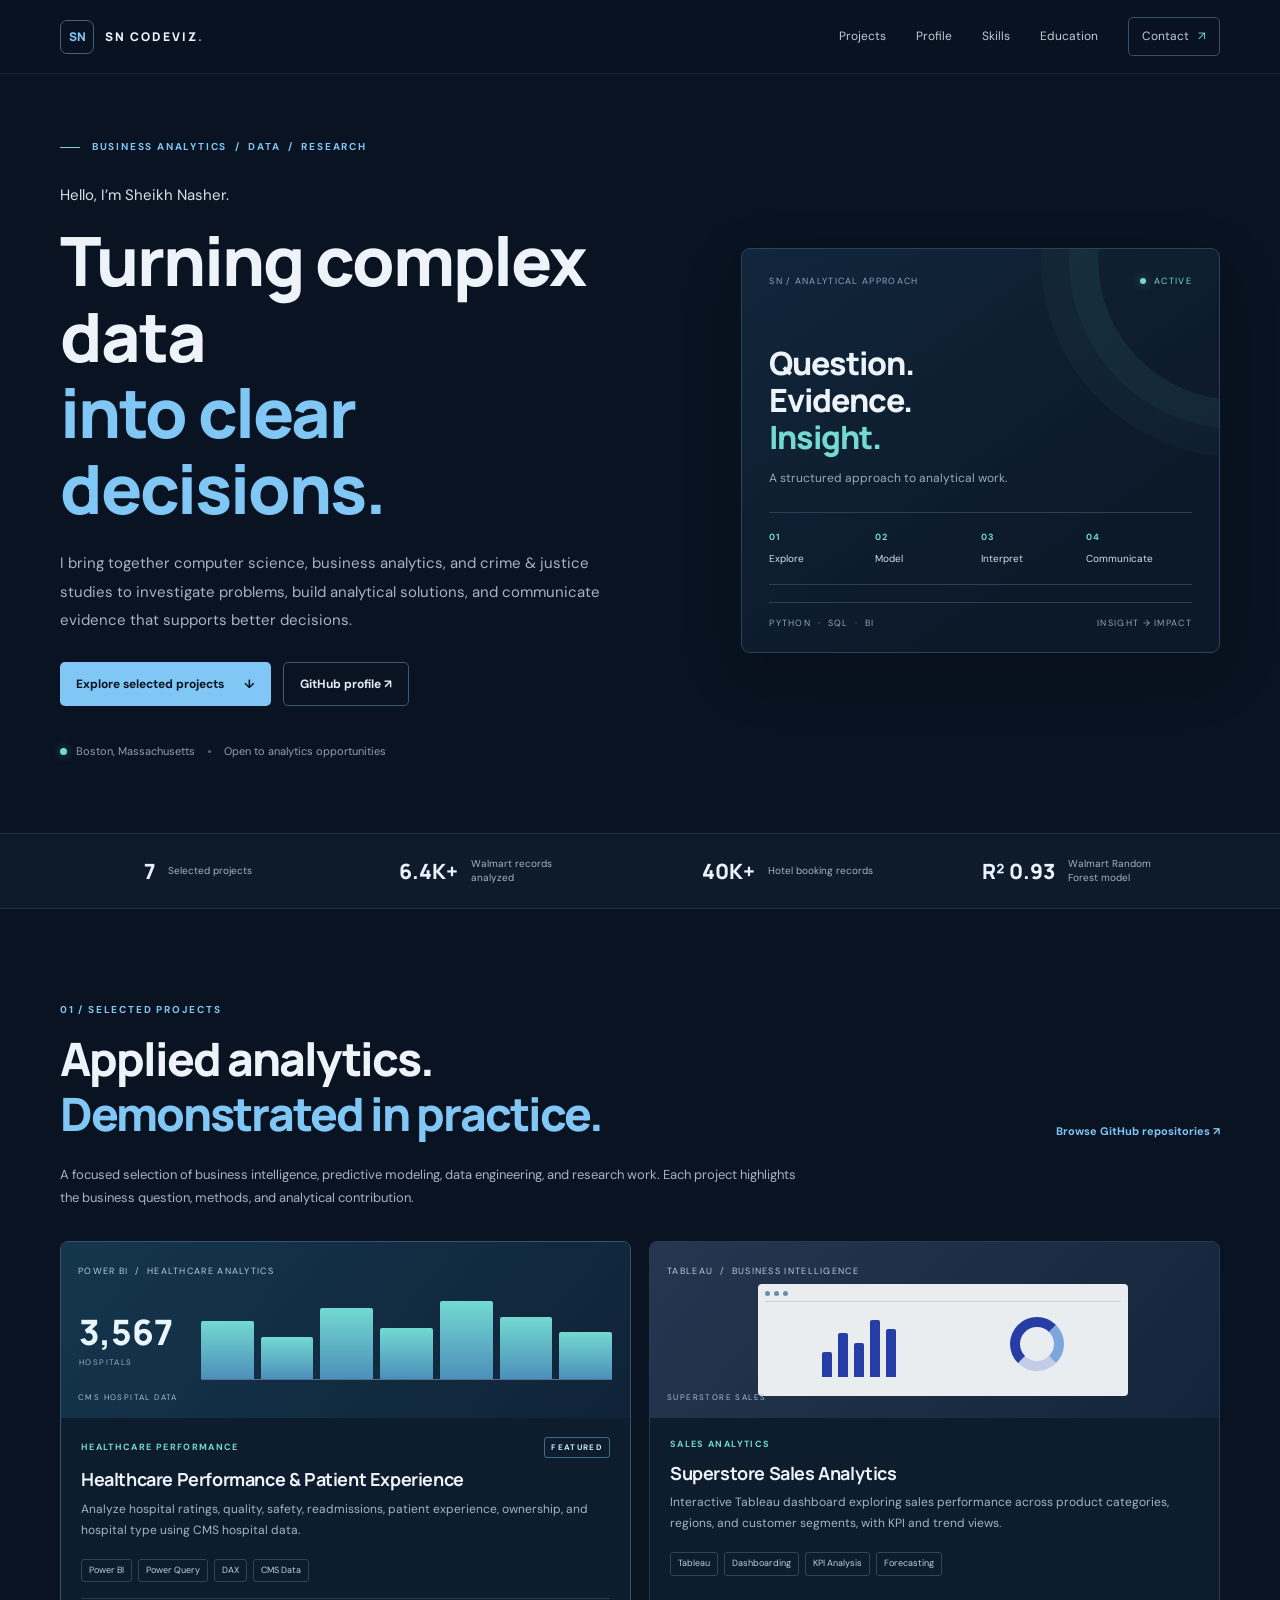
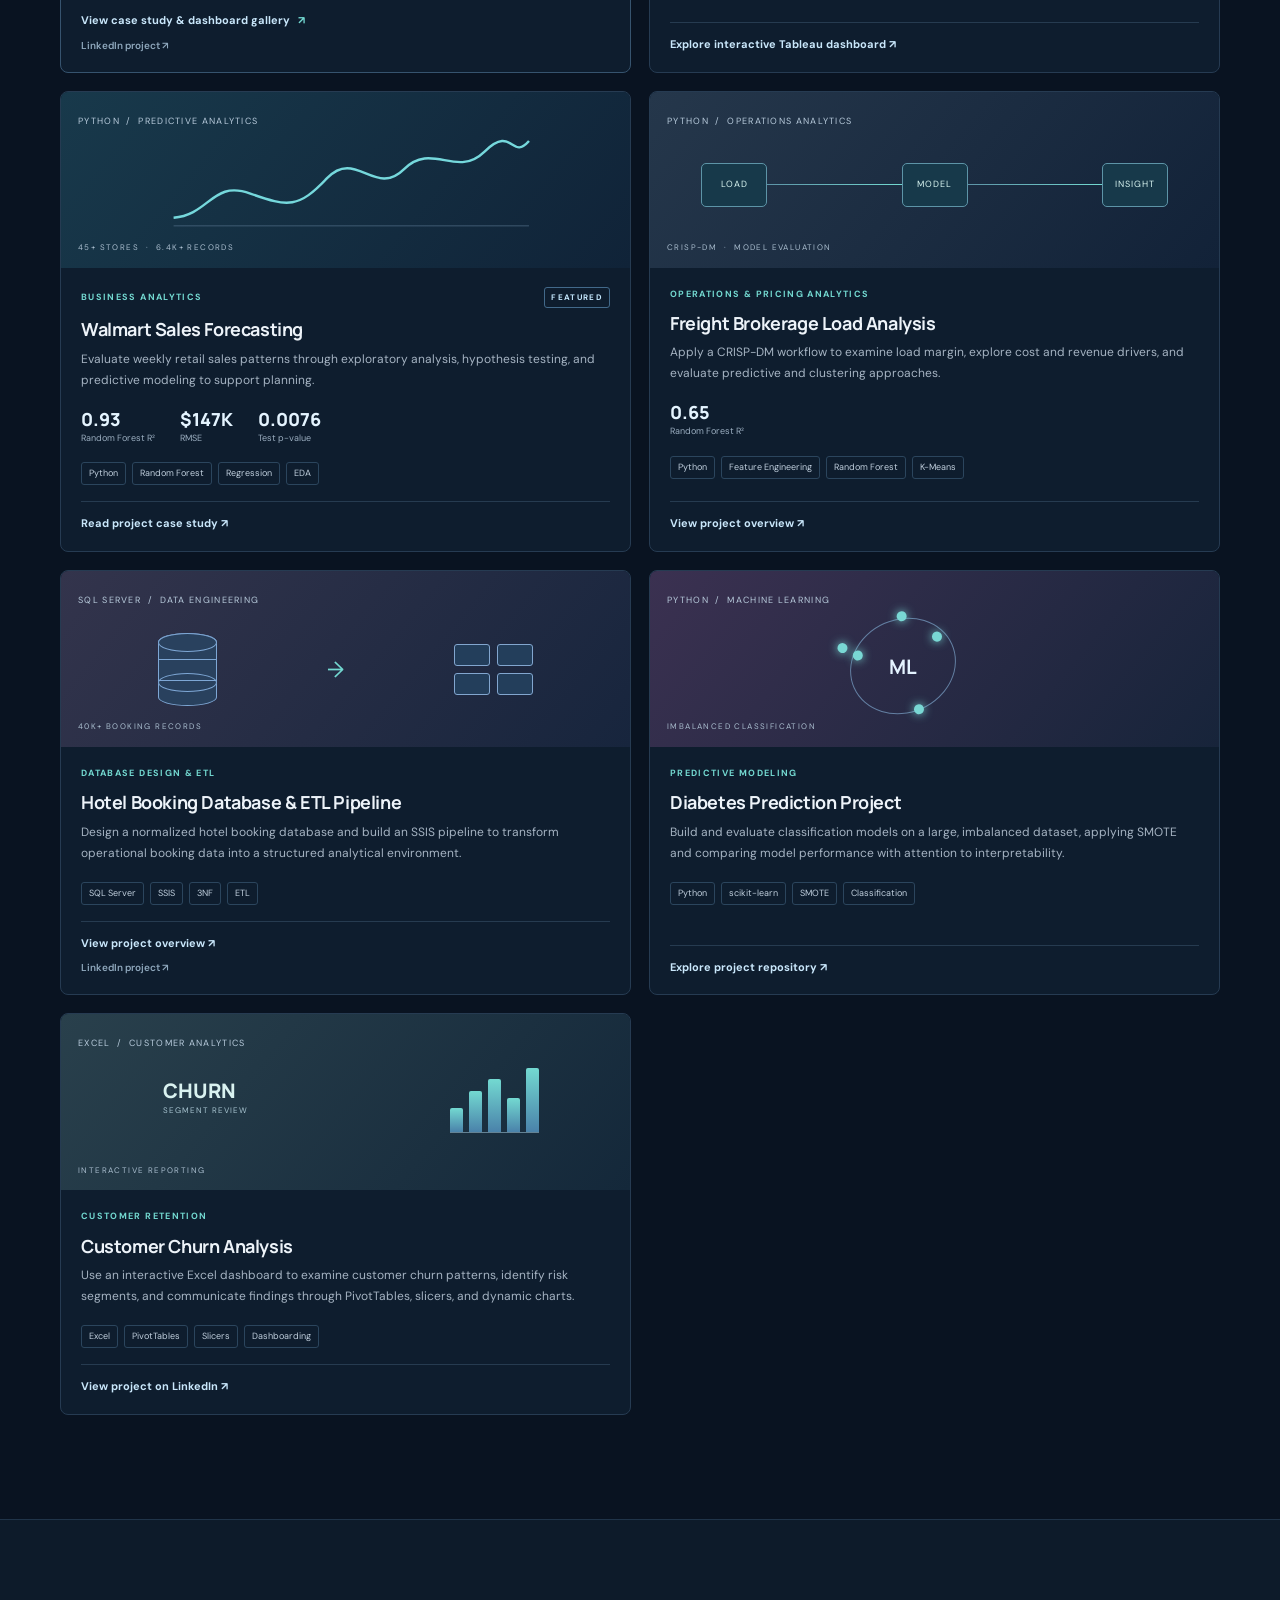
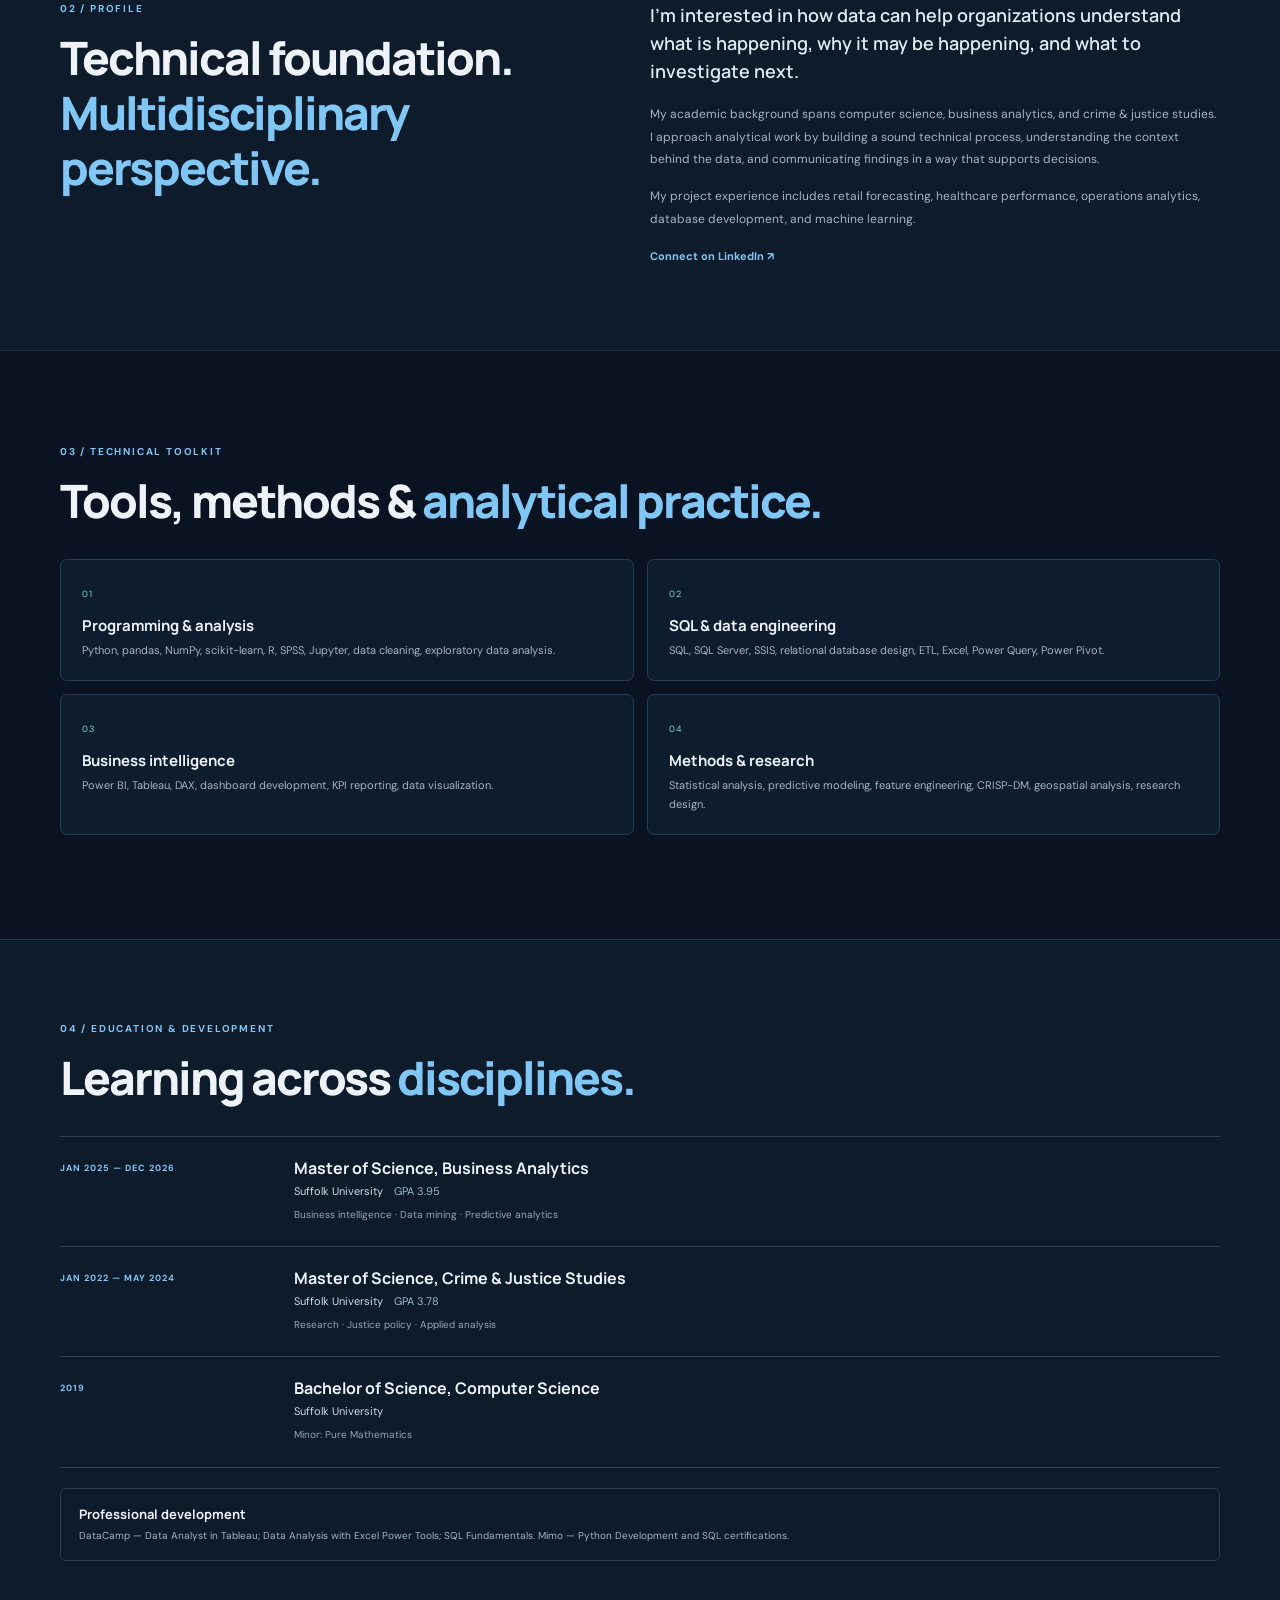
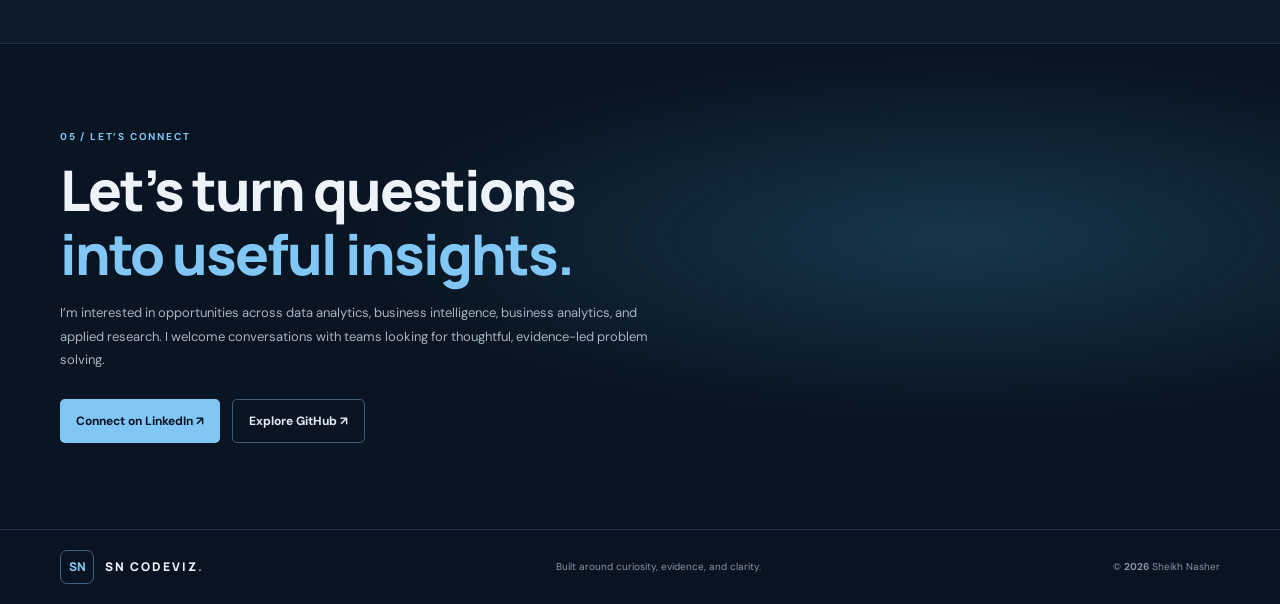
==== commit 143a1a1f: "Add files via upload" ====
--- a/index.html
+++ b/index.html
@@ -1,136 +1,103 @@
 <!doctype html>
 <html lang="en">
 <head>
-  <meta charset="utf-8">
-  <meta name="viewport" content="width=device-width,initial-scale=1">
-  <meta name="description" content="SN CodeViz — Sheikh Nasher's portfolio of business analytics, data science, and applied research projects.">
-  <meta name="theme-color" content="#08111f">
-  <title>SN CodeViz | Analytics, Research & Data</title>
-  <link rel="preconnect" href="https://fonts.googleapis.com">
-  <link rel="preconnect" href="https://fonts.gstatic.com" crossorigin>
-  <link href="https://fonts.googleapis.com/css2?family=DM+Sans:wght@400;500;600;700&family=Manrope:wght@400;500;600;700;800&display=swap" rel="stylesheet">
-  <link rel="stylesheet" href="style.css">
-  <script src="script.js" defer></script>
+<meta charset="utf-8"><meta name="viewport" content="width=device-width, initial-scale=1">
+<meta name="description" content="Sheikh Nasher — business analytics, data analytics, business intelligence and applied research portfolio.">
+<meta name="theme-color" content="#0a1220"><title>Sheikh Nasher | Analytics Portfolio</title>
+<link rel="preconnect" href="https://fonts.googleapis.com"><link rel="preconnect" href="https://fonts.gstatic.com" crossorigin>
+<link href="https://fonts.googleapis.com/css2?family=DM+Sans:wght@400;500;600;700&family=Manrope:wght@400;500;600;700;800&display=swap" rel="stylesheet">
+<link rel="stylesheet" href="style.css"><script src="script.js" defer></script>
 </head>
 <body>
-<header class="site-header">
-  <nav class="nav wrap" aria-label="Main navigation">
-    <a class="brand" href="index.html"><span class="brand-symbol">SN</span><span>SN CODEVIZ<span class="accent">.</span></span></a>
-    <button class="menu-toggle" aria-label="Open navigation" aria-expanded="false">☰</button>
-    <div class="nav-links">
-      <a href="#work">Projects</a><a href="#about">About</a><a href="#toolkit">Toolkit</a><a href="#education">Education</a>
-      <a class="nav-cta" href="#contact">Let's connect <span>↗</span></a>
-    </div>
-  </nav>
-</header>
-<main>
-<section class="hero wrap" id="top">
-  <div class="hero-copy">
-    <div class="eyebrow"><span class="pulse"></span> BUSINESS ANALYTICS · DATA · RESEARCH</div>
-    <p class="hero-kicker">Hello, I'm Sheikh Nasher.</p>
-    <h1>Making data<br><span class="gradient">useful, clear,</span><br>and actionable.</h1>
-    <p class="hero-lede">I combine a computer science foundation with graduate study in business analytics and crime & justice studies to explore complex problems through data, technology, and research.</p>
-    <div class="actions">
-      <a class="button primary" href="#work">Explore selected work <span>↘</span></a>
-      <a class="button secondary" href="https://github.com/sncodeviz" target="_blank" rel="noopener">GitHub profile ↗</a>
-    </div>
-    <div class="hero-foot"><span>Boston, Massachusetts</span><i></i><span>Open to analytics opportunities</span></div>
-  </div>
-  <div class="hero-panel">
-    <div class="panel-top"><span>SN / ANALYTICAL PRACTICE</span><span class="panel-live">● ACTIVE</span></div>
-    <div class="panel-heading">From question<br>to evidence.</div>
-    <p>Explore. Model. Interpret. Communicate.</p>
-    <div class="signal-chart" aria-label="Decorative data chart">
-      <div class="chart-grid"><span></span><span></span><span></span><span></span></div>
-      <div class="chart-columns"><i style="--v:34%"></i><i style="--v:52%"></i><i style="--v:44%"></i><i style="--v:70%"></i><i style="--v:61%"></i><i style="--v:84%"></i><i style="--v:73%"></i><i style="--v:96%"></i></div>
-    </div>
-    <div class="chart-axis"><span>DATA</span><span>METHOD</span><span>INSIGHT</span></div>
-    <div class="panel-bottom"><span>PYTHON / SQL / BI</span><span>INSIGHT → IMPACT</span></div>
-    <div class="orb orb-a"></div><div class="orb orb-b"></div>
-  </div>
+<header class="header"><div class="container nav">
+<a class="brand" href="#top"><span class="brand-mark">SN</span><span>SN CODEVIZ<span class="blue">.</span></span></a>
+<button class="menu-toggle" aria-label="Toggle navigation" aria-expanded="false">☰</button>
+<nav class="nav-links" aria-label="Main navigation"><a href="#projects">Projects</a><a href="#profile">Profile</a><a href="#skills">Skills</a><a href="#education">Education</a><a class="nav-contact" href="#contact">Contact <span>↗</span></a></nav>
+</div></header>
+<main id="top">
+<section class="hero container">
+<div class="hero-main">
+<div class="eyebrow"><span class="eyebrow-line"></span> BUSINESS ANALYTICS&nbsp; / &nbsp;DATA&nbsp; / &nbsp;RESEARCH</div>
+<p class="intro">Hello, I’m Sheikh Nasher.</p>
+<h1>Turning complex data<br><span class="accent-text">into clear decisions.</span></h1>
+<p class="hero-description">I bring together computer science, business analytics, and crime &amp; justice studies to investigate problems, build analytical solutions, and communicate evidence that supports better decisions.</p>
+<div class="hero-actions"><a class="button button-primary" href="#projects">Explore selected projects <span>↓</span></a><a class="button button-outline" href="https://github.com/sncodeviz" target="_blank" rel="noopener">GitHub profile ↗</a></div>
+<div class="availability"><span class="status-dot"></span> Boston, Massachusetts <span class="availability-divider"></span> Open to analytics opportunities</div>
+</div>
+<aside class="hero-side" aria-label="Analytical approach">
+<div class="side-label"><span>SN / ANALYTICAL APPROACH</span><span class="live"><i></i> ACTIVE</span></div>
+<div class="side-title">Question.<br>Evidence.<br><span>Insight.</span></div>
+<p>A structured approach to analytical work.</p>
+<div class="process">
+<div><b>01</b><span>Explore</span></div><div><b>02</b><span>Model</span></div><div><b>03</b><span>Interpret</span></div><div><b>04</b><span>Communicate</span></div>
+</div>
+<div class="side-footer"><span>PYTHON&nbsp; · &nbsp;SQL&nbsp; · &nbsp;BI</span><span>INSIGHT → IMPACT</span></div>
+</aside>
 </section>
 
-<section class="metrics">
-  <div class="wrap metric-grid">
-    <div><strong>7</strong><span>Featured analytics projects</span></div>
-    <div><strong>100K+</strong><span>Records in diabetes project</span></div>
-    <div><strong>28K+</strong><span>Products explored</span></div>
-    <div><strong>3</strong><span>Academic disciplines</span></div>
-  </div>
-  <p class="metric-note">Figures describe the scope of selected projects and academic background.</p>
+<section class="proof-strip"><div class="container proof-grid">
+<div><strong>7</strong><span>Selected projects</span></div><div><strong>6.4K+</strong><span>Walmart records analyzed</span></div><div><strong>40K+</strong><span>Hotel booking records</span></div><div><strong>R² 0.93</strong><span>Walmart Random Forest model</span></div>
+</div></section>
+
+<section class="section container" id="projects">
+<div class="section-top"><div><div class="eyebrow">01 / SELECTED PROJECTS</div><h2>Applied analytics.<br><span class="accent-text">Demonstrated in practice.</span></h2></div>
+<a class="inline-link" href="https://github.com/sncodeviz?tab=repositories" target="_blank" rel="noopener">Browse GitHub repositories ↗</a></div>
+<p class="section-lead">A focused selection of business intelligence, predictive modeling, data engineering, and research work. Each project highlights the business question, methods, and analytical contribution.</p>
+<div class="projects-grid">
+<article class="project-card featured">
+<div class="card-visual visual-health"><span class="visual-kicker">POWER BI&nbsp; / &nbsp;HEALTHCARE ANALYTICS</span><div class="visual-health-grid"><div class="visual-kpi"><b>3,567</b><small>HOSPITALS</small></div><div class="mini-bars"><i style="height:72%"></i><i style="height:52%"></i><i style="height:88%"></i><i style="height:63%"></i><i style="height:96%"></i><i style="height:76%"></i><i style="height:58%"></i></div></div><span class="visual-foot">CMS HOSPITAL DATA</span></div>
+<div class="card-content"><div class="card-overline">HEALTHCARE PERFORMANCE <span class="tag-featured">FEATURED</span></div><h3>Healthcare Performance &amp; Patient Experience</h3><p>Analyze hospital ratings, quality, safety, readmissions, patient experience, ownership, and hospital type using CMS hospital data.</p><div class="chips"><span>Power BI</span><span>Power Query</span><span>DAX</span><span>CMS Data</span></div><div class="card-actions"><a class="card-link" href="projects/healthcare-performance.html">View case study &amp; dashboard gallery <b>↗</b></a><a class="subtle-link" href="https://www.linkedin.com/in/sheikhabunasher/details/projects/" target="_blank" rel="noopener">LinkedIn project ↗</a></div></div>
+</article>
+<article class="project-card">
+<div class="card-visual visual-tableau"><span class="visual-kicker">TABLEAU&nbsp; / &nbsp;BUSINESS INTELLIGENCE</span><div class="tableau-frame"><div class="tableau-top"><i></i><i></i><i></i></div><div class="tableau-content"><div class="tableau-bars"><i style="height:38%"></i><i style="height:66%"></i><i style="height:51%"></i><i style="height:86%"></i><i style="height:72%"></i></div><div class="tableau-donut"></div></div></div><span class="visual-foot">SUPERSTORE SALES</span></div>
+<div class="card-content"><div class="card-overline">SALES ANALYTICS</div><h3>Superstore Sales Analytics</h3><p>Interactive Tableau dashboard exploring sales performance across product categories, regions, and customer segments, with KPI and trend views.</p><div class="chips"><span>Tableau</span><span>Dashboarding</span><span>KPI Analysis</span><span>Forecasting</span></div><div class="card-actions"><a class="card-link" href="https://public.tableau.com/app/profile/sheikh.nasher/viz/SuperstoreSalesAnalysis_17516601112630/UncoveringSalesInsights" target="_blank" rel="noopener">Explore interactive Tableau dashboard ↗</a></div></div>
+</article>
+<article class="project-card">
+<div class="card-visual visual-walmart"><span class="visual-kicker">PYTHON&nbsp; / &nbsp;PREDICTIVE ANALYTICS</span><div class="forecast-chart"><svg viewBox="0 0 440 130" role="img" aria-label="Decorative upward trend line"><path d="M0 100 C45 96 48 53 95 70 S155 88 190 51 S250 75 285 40 S350 52 385 18 S418 30 440 5" fill="none" stroke="#75d8dc" stroke-width="3"/><path d="M0 110H440" stroke="#49657e" stroke-width="1"/></svg></div><span class="visual-foot">45+ STORES&nbsp; · &nbsp;6.4K+ RECORDS</span></div>
+<div class="card-content"><div class="card-overline">BUSINESS ANALYTICS <span class="tag-featured">FEATURED</span></div><h3>Walmart Sales Forecasting</h3><p>Evaluate weekly retail sales patterns through exploratory analysis, hypothesis testing, and predictive modeling to support planning.</p><div class="result-row"><div><strong>0.93</strong><span>Random Forest R²</span></div><div><strong>$147K</strong><span>RMSE</span></div><div><strong>0.0076</strong><span>Test p-value</span></div></div><div class="chips"><span>Python</span><span>Random Forest</span><span>Regression</span><span>EDA</span></div><a class="card-link" href="projects/walmart-sales.html">Read project case study ↗</a></div>
+</article>
+<article class="project-card">
+<div class="card-visual visual-freight"><span class="visual-kicker">PYTHON&nbsp; / &nbsp;OPERATIONS ANALYTICS</span><div class="freight-graphic"><div class="freight-node">LOAD</div><div class="freight-track"></div><div class="freight-node">MODEL</div><div class="freight-track"></div><div class="freight-node">INSIGHT</div></div><span class="visual-foot">CRISP-DM&nbsp; · &nbsp;MODEL EVALUATION</span></div>
+<div class="card-content"><div class="card-overline">OPERATIONS &amp; PRICING ANALYTICS</div><h3>Freight Brokerage Load Analysis</h3><p>Apply a CRISP-DM workflow to examine load margin, explore cost and revenue drivers, and evaluate predictive and clustering approaches.</p><div class="result-row"><div><strong>0.65</strong><span>Random Forest R²</span></div></div><div class="chips"><span>Python</span><span>Feature Engineering</span><span>Random Forest</span><span>K-Means</span></div><a class="card-link" href="projects/freight-load-analysis.html">View project overview ↗</a></div>
+</article>
+<article class="project-card">
+<div class="card-visual visual-hotel"><span class="visual-kicker">SQL SERVER&nbsp; / &nbsp;DATA ENGINEERING</span><div class="database-visual"><div class="db-cylinder"><i></i><i></i><i></i></div><div class="db-arrow">→</div><div class="db-tables"><i></i><i></i><i></i><i></i></div></div><span class="visual-foot">40K+ BOOKING RECORDS</span></div>
+<div class="card-content"><div class="card-overline">DATABASE DESIGN &amp; ETL</div><h3>Hotel Booking Database &amp; ETL Pipeline</h3><p>Design a normalized hotel booking database and build an SSIS pipeline to transform operational booking data into a structured analytical environment.</p><div class="chips"><span>SQL Server</span><span>SSIS</span><span>3NF</span><span>ETL</span></div><div class="card-actions"><a class="card-link" href="projects/hotel-booking-etl.html">View project overview ↗</a><a class="subtle-link" href="https://www.linkedin.com/in/sheikhabunasher/details/projects/" target="_blank" rel="noopener">LinkedIn project ↗</a></div></div>
+</article>
+<article class="project-card">
+<div class="card-visual visual-diabetes"><span class="visual-kicker">PYTHON&nbsp; / &nbsp;MACHINE LEARNING</span><div class="model-orbit"><i></i><i></i><i></i><i></i><i></i><b>ML</b></div><span class="visual-foot">IMBALANCED CLASSIFICATION</span></div>
+<div class="card-content"><div class="card-overline">PREDICTIVE MODELING</div><h3>Diabetes Prediction Project</h3><p>Build and evaluate classification models on a large, imbalanced dataset, applying SMOTE and comparing model performance with attention to interpretability.</p><div class="chips"><span>Python</span><span>scikit-learn</span><span>SMOTE</span><span>Classification</span></div><div class="card-actions"><a class="card-link" href="https://github.com/sncodeviz/diabetes-prediction-ml-project/tree/main" target="_blank" rel="noopener">Explore project repository ↗</a></div></div>
+</article>
+<article class="project-card">
+<div class="card-visual visual-churn"><span class="visual-kicker">EXCEL&nbsp; / &nbsp;CUSTOMER ANALYTICS</span><div class="churn-visual"><div class="churn-stat"><b>CHURN</b><span>SEGMENT REVIEW</span></div><div class="churn-bars"><i style="height:35%"></i><i style="height:58%"></i><i style="height:76%"></i><i style="height:48%"></i><i style="height:91%"></i></div></div><span class="visual-foot">INTERACTIVE REPORTING</span></div>
+<div class="card-content"><div class="card-overline">CUSTOMER RETENTION</div><h3>Customer Churn Analysis</h3><p>Use an interactive Excel dashboard to examine customer churn patterns, identify risk segments, and communicate findings through PivotTables, slicers, and dynamic charts.</p><div class="chips"><span>Excel</span><span>PivotTables</span><span>Slicers</span><span>Dashboarding</span></div><div class="card-actions"><a class="card-link" href="https://www.linkedin.com/in/sheikhabunasher/details/projects/" target="_blank" rel="noopener">View project on LinkedIn ↗</a></div></div>
+</article>
+</div>
 </section>
 
-<section class="section wrap" id="work">
-  <div class="section-head">
-    <div><div class="eyebrow">01 / SELECTED WORK</div><h2>Projects with a<br><span class="gradient">point of view.</span></h2></div>
-    <a class="text-link" href="https://github.com/sncodeviz?tab=repositories" target="_blank" rel="noopener">Browse all repositories ↗</a>
-  </div>
-  <p class="section-intro">A selection of business, machine learning, and applied research projects. Each case study outlines the question, analytical approach, and what the work demonstrates.</p>
-  <div class="project-grid">
-    <article class="project-card project-featured">
-      <div class="project-art art-walmart"><span>POWER BI / HOSPITAL ANALYTICS</span><div class="art-line"><i></i><i></i><i></i><i></i><i></i><i></i></div><b>3,567 HOSPITALS</b></div>
-      <div class="project-body"><div class="project-meta">HEALTHCARE ANALYTICS <span>FEATURED</span></div><h3>Healthcare Performance & Patient Experience</h3><p>Explore CMS hospital data through an interactive Power BI report covering hospital ratings, quality, safety, readmissions, patient experience, ownership, and hospital type.</p><div class="tags"><span>Power BI</span><span>Power Query</span><span>DAX</span><span>CMS Data</span></div><a class="project-link" href="projects/healthcare-performance.html">View project & dashboard previews <b>↗</b></a></div>
-    </article>
-    <article class="project-card">
-      <div class="project-art art-lorenz"><span>TABLEAU / SALES ANALYTICS</span><div class="lorenz"></div><b>SUPERSTORE SALES</b></div>
-      <div class="project-body"><div class="project-meta">BUSINESS INTELLIGENCE</div><h3>Superstore Sales Analytics</h3><p>An interactive Tableau dashboard for exploring sales performance across product categories, regions, and customer segments.</p><div class="tags"><span>Tableau</span><span>Dashboarding</span><span>KPI Analysis</span><span>Forecasting</span></div><a class="project-link" href="https://public.tableau.com/app/profile/sheikh.nasher/viz/SuperstoreSalesAnalysis_17516601112630/UncoveringSalesInsights" target="_blank" rel="noopener">Explore interactive Tableau dashboard <b>↗</b></a></div>
-    </article>
-    <article class="project-card project-featured">
-      <div class="project-art art-walmart"><span>01 / PREDICTIVE ANALYTICS</span><div class="art-line"><i></i><i></i><i></i><i></i><i></i><i></i></div><b>WEEKLY SALES</b></div>
-      <div class="project-body"><div class="project-meta">BUSINESS ANALYTICS <span>FEATURED</span></div><h3>Walmart Sales Forecasting</h3><p>Explore weekly sales patterns, statistical comparisons, and forecasting models to understand how historical retail data can support planning.</p><div class="tags"><span>Python</span><span>Linear Regression</span><span>Random Forest</span><span>EDA</span></div><a class="project-link" href="projects/walmart-sales.html">Read the case study <b>↗</b></a></div>
-    </article>
-    <article class="project-card">
-      <div class="project-art art-boston"><span>02 / GEOSPATIAL RESEARCH</span><div class="map-pattern"></div><b>BOSTON · MA</b></div>
-      <div class="project-body"><div class="project-meta">CRIME & POLICY ANALYTICS</div><h3>Boston Crime Hotspots</h3><p>Investigate the geography and persistence of reported crime using spatial analysis and an interactive exploration workflow.</p><div class="tags"><span>Python</span><span>GeoPandas</span><span>Folium</span><span>Streamlit</span></div><a class="project-link" href="projects/boston-crime.html">Read the case study <b>↗</b></a></div>
-    </article>
-    <article class="project-card">
-      <div class="project-art art-diabetes"><span>03 / MACHINE LEARNING</span><div class="network"><i></i><i></i><i></i><i></i><i></i></div><b>MODEL DEVELOPMENT</b></div>
-      <div class="project-body"><div class="project-meta">PREDICTIVE MODELING</div><h3>Diabetes Prediction</h3><p>Compare classification approaches on a large, imbalanced dataset and examine the importance of model evaluation and responsible use.</p><div class="tags"><span>Python</span><span>scikit-learn</span><span>SMOTE</span><span>Classification</span></div><a class="project-link" href="projects/diabetes.html">Read the case study <b>↗</b></a></div>
-    </article>
-    <article class="project-card">
-      <div class="project-art art-sephora"><span>04 / PRODUCT ANALYTICS</span><div class="donut"></div><b>28,000+ PRODUCTS</b></div>
-      <div class="project-body"><div class="project-meta">EXPLORATORY DATA ANALYSIS</div><h3>Sephora Products Analysis</h3><p>Use Python to explore a large product catalogue and examine patterns in beauty retail data.</p><div class="tags"><span>Python</span><span>pandas</span><span>EDA</span><span>Visualization</span></div><a class="project-link" href="projects/sephora.html">Read the case study <b>↗</b></a></div>
-    </article>
-    <article class="project-card">
-      <div class="project-art art-lorenz"><span>05 / DISTRIBUTION ANALYSIS</span><div class="lorenz"></div><b>200+ COUNTRIES & TERRITORIES</b></div>
-      <div class="project-body"><div class="project-meta">STATISTICAL VISUALIZATION</div><h3>Population Analysis with Lorenz Curve</h3><p>Apply the Lorenz curve as a visual method for examining cumulative population distribution across countries and territories.</p><div class="tags"><span>Python</span><span>Statistics</span><span>Data Visualization</span></div><a class="project-link" href="projects/lorenz.html">Read the case study <b>↗</b></a></div>
-    </article>
-  </div>
-</section>
+<section class="profile-section" id="profile"><div class="container profile-grid">
+<div><div class="eyebrow">02 / PROFILE</div><h2>Technical foundation.<br><span class="accent-text">Multidisciplinary perspective.</span></h2></div>
+<div class="profile-copy"><p class="profile-lead">I’m interested in how data can help organizations understand what is happening, why it may be happening, and what to investigate next.</p><p>My academic background spans computer science, business analytics, and crime &amp; justice studies. I approach analytical work by building a sound technical process, understanding the context behind the data, and communicating findings in a way that supports decisions.</p><p>My project experience includes retail forecasting, healthcare performance, operations analytics, database development, and machine learning.</p><a class="inline-link" href="https://www.linkedin.com/in/sheikhabunasher" target="_blank" rel="noopener">Connect on LinkedIn ↗</a></div>
+</div></section>
 
-<section class="section about-section" id="about">
- <div class="wrap about-layout">
-  <div><div class="eyebrow">02 / ABOUT</div><h2>A technical foundation.<br><span class="gradient">A multidisciplinary lens.</span></h2></div>
-  <div class="about-copy"><p class="lead">I am interested in how data can help organizations understand what is happening, why it may be happening, and what to investigate next.</p><p>My academic background spans computer science, business analytics, and crime & justice studies. This combination informs my approach to analytical work: build a sound technical process, understand the context behind the data, and communicate findings in a way that supports decisions.</p><p>My projects have included retail forecasting, product analysis, machine learning, and geospatial research. I am continuing to deepen my skills in Python, SQL, business intelligence, and applied analytics.</p><a class="text-link" href="https://www.linkedin.com/in/sheikhabunasher" target="_blank" rel="noopener">Connect on LinkedIn ↗</a></div>
- </div>
-</section>
+<section class="section container" id="skills"><div class="eyebrow">03 / TECHNICAL TOOLKIT</div><h2>Tools, methods &amp; <span class="accent-text">analytical practice.</span></h2>
+<div class="skills-grid">
+<div class="skill-card"><span>01</span><h3>Programming &amp; analysis</h3><p>Python, pandas, NumPy, scikit-learn, R, SPSS, Jupyter, data cleaning, exploratory data analysis.</p></div>
+<div class="skill-card"><span>02</span><h3>SQL &amp; data engineering</h3><p>SQL, SQL Server, SSIS, relational database design, ETL, Excel, Power Query, Power Pivot.</p></div>
+<div class="skill-card"><span>03</span><h3>Business intelligence</h3><p>Power BI, Tableau, DAX, dashboard development, KPI reporting, data visualization.</p></div>
+<div class="skill-card"><span>04</span><h3>Methods &amp; research</h3><p>Statistical analysis, predictive modeling, feature engineering, CRISP-DM, geospatial analysis, research design.</p></div>
+</div></section>
 
-<section class="section wrap" id="toolkit">
-  <div class="eyebrow">03 / TOOLKIT</div><h2>Tools for the <span class="gradient">analytical process.</span></h2>
-  <div class="tool-grid">
-    <div class="tool-card"><span class="tool-number">01</span><h3>Programming & analysis</h3><p>Python · pandas · NumPy · scikit-learn · Jupyter</p></div>
-    <div class="tool-card"><span class="tool-number">02</span><h3>SQL & data engineering</h3><p>SQL · SQL Server · SSIS · Excel · Power Query</p></div>
-    <div class="tool-card"><span class="tool-number">03</span><h3>Business intelligence</h3><p>Power BI · Tableau · DAX · Data Visualization</p></div>
-    <div class="tool-card"><span class="tool-number">04</span><h3>Methods & research</h3><p>EDA · Predictive Modeling · Statistical Analysis · CRISP-DM · Geospatial Analysis</p></div>
-  </div>
-</section>
+<section class="education-section" id="education"><div class="container"><div class="eyebrow">04 / EDUCATION &amp; DEVELOPMENT</div><h2>Learning across <span class="accent-text">disciplines.</span></h2>
+<div class="education-list">
+<div class="education-item"><span class="edu-date">JAN 2025 — DEC 2026</span><div><h3>Master of Science, Business Analytics</h3><p>Suffolk University <span class="gpa">GPA 3.95</span></p><small>Business intelligence · Data mining · Predictive analytics</small></div></div>
+<div class="education-item"><span class="edu-date">JAN 2022 — MAY 2024</span><div><h3>Master of Science, Crime &amp; Justice Studies</h3><p>Suffolk University <span class="gpa">GPA 3.78</span></p><small>Research · Justice policy · Applied analysis</small></div></div>
+<div class="education-item"><span class="edu-date">2019</span><div><h3>Bachelor of Science, Computer Science</h3><p>Suffolk University</p><small>Minor: Pure Mathematics</small></div></div>
+</div>
+<div class="development"><h3>Professional development</h3><p>DataCamp — Data Analyst in Tableau; Data Analysis with Excel Power Tools; SQL Fundamentals. Mimo — Python Development and SQL certifications.</p></div>
+</div></section>
 
-<section class="section education-section" id="education">
- <div class="wrap">
-  <div class="eyebrow">04 / EDUCATION & DEVELOPMENT</div><h2>Learning across <span class="gradient">disciplines.</span></h2>
-  <div class="timeline">
-   <div class="timeline-row"><span>EXPECTED 2026</span><div><h3>Master of Science, Business Analytics</h3><p>Suffolk University</p><small>Business intelligence · Data mining · Predictive analytics</small></div></div>
-   <div class="timeline-row"><span>2024</span><div><h3>Master's, Crime & Justice Studies</h3><p>Suffolk University</p><small>Research · Justice policy · Applied analysis</small></div></div>
-   <div class="timeline-row"><span>2019</span><div><h3>Bachelor's, Computer Science</h3><p>Undergraduate degree</p><small>Computing foundations · Programming · Technology</small></div></div>
-  </div>
-  <div class="development"><h3>Additional professional development</h3><p>DataCamp: Data Analyst in Tableau, SQL Fundamentals, and Excel Power Tools · Mimo: Python Development and SQL certifications.</p></div>
- </div>
-</section>
-
-<section class="contact-section" id="contact">
- <div class="wrap contact-inner"><div class="eyebrow">05 / LET'S CONNECT</div><h2>Have a question<br><span class="gradient">worth exploring?</span></h2><p>I'm interested in opportunities across data analytics, business intelligence, research, and decision support. I'd welcome a conversation.</p><div class="actions"><a class="button primary" href="https://www.linkedin.com/in/sheikhabunasher" target="_blank" rel="noopener">Connect on LinkedIn ↗</a><a class="button secondary" href="https://github.com/sncodeviz" target="_blank" rel="noopener">Explore GitHub ↗</a></div></div>
-</section>
+<section class="contact-section" id="contact"><div class="container contact-inner"><div class="eyebrow">05 / LET’S CONNECT</div><h2>Let’s turn questions<br><span class="accent-text">into useful insights.</span></h2><p>I’m interested in opportunities across data analytics, business intelligence, business analytics, and applied research. I welcome conversations with teams looking for thoughtful, evidence-led problem solving.</p><div class="hero-actions"><a class="button button-primary" href="https://www.linkedin.com/in/sheikhabunasher" target="_blank" rel="noopener">Connect on LinkedIn ↗</a><a class="button button-outline" href="https://github.com/sncodeviz" target="_blank" rel="noopener">Explore GitHub ↗</a></div></div></section>
 </main>
-<footer class="footer"><div class="wrap footer-row"><a class="brand" href="#top"><span class="brand-symbol">SN</span><span>SN CODEVIZ<span class="accent">.</span></span></a><span>Built around curiosity, evidence, and clarity.</span><span>© <b id="year"></b> SN CodeViz</span></div></footer>
-</body>
-</html>+<footer class="footer"><div class="container footer-row"><a class="brand" href="#top"><span class="brand-mark">SN</span><span>SN CODEVIZ<span class="blue">.</span></span></a><span>Built around curiosity, evidence, and clarity.</span><span>© <b id="year"></b> Sheikh Nasher</span></div></footer>
+</body></html>
--- a/style.css
+++ b/style.css
@@ -1,5 +1,16 @@
-:root{--bg:#08111f;--panel:#0e1b2b;--panel2:#12243a;--line:#23364d;--text:#eef4fb;--muted:#9aadc1;--blue:#82c7ff;--cyan:#72e1d7;--max:1160px}
-*{box-sizing:border-box}html{scroll-behavior:smooth;scroll-padding-top:90px}body{margin:0;background:var(--bg);color:var(--text);font:15px/1.7 "DM Sans",sans-serif}a{color:inherit;text-decoration:none}.wrap{width:min(var(--max),calc(100% - 48px));margin:auto}.site-header{position:sticky;top:0;z-index:20;background:#08111feF;backdrop-filter:blur(16px);border-bottom:1px solid #ffffff12}.nav{height:76px;display:flex;align-items:center;justify-content:space-between}.brand{display:flex;align-items:center;gap:11px;font:800 13px Manrope,sans-serif;letter-spacing:2px}.brand-symbol{width:35px;height:35px;display:grid;place-items:center;border:1px solid #47769a;border-radius:9px;color:var(--blue);letter-spacing:0}.accent{color:var(--blue)}.nav-links{display:flex;align-items:center;gap:30px;color:#bdcada;font-size:12px}.nav-links a:hover,.text-link:hover{color:var(--cyan)}.nav-cta{padding:9px 14px;border:1px solid #38516a;border-radius:6px}.nav-cta span{color:var(--cyan);margin-left:8px}.menu-toggle{display:none;background:none;border:0;color:white;font-size:23px}.eyebrow{font-size:10px;font-weight:700;letter-spacing:2px;color:var(--blue)}.pulse{display:inline-block;width:7px;height:7px;background:var(--cyan);border-radius:50%;margin-right:9px;box-shadow:0 0 12px var(--cyan)}h1,h2,h3{font-family:Manrope,sans-serif}h1{font-size:clamp(48px,6.2vw,78px);line-height:1.06;letter-spacing:-3.5px;margin:15px 0 20px}.gradient{background:linear-gradient(100deg,#8bcaff,#72e1d7);background-clip:text;color:transparent}.hero{min-height:650px;display:grid;grid-template-columns:1.05fr .95fr;gap:75px;align-items:center;padding-top:70px;padding-bottom:80px}.hero-kicker{color:#d9e7f5;font-size:15px;margin:32px 0 0}.hero-lede{max-width:570px;color:var(--muted);font-size:16px;line-height:1.85}.actions{display:flex;gap:12px;flex-wrap:wrap;margin-top:29px}.button{display:inline-flex;align-items:center;gap:20px;padding:12px 17px;border-radius:6px;font-size:12px;font-weight:700;transition:.2s}.button:hover{transform:translateY(-2px)}.primary{background:var(--blue);color:#071321}.secondary{border:1px solid #3a536d;color:#dce8f5}.hero-foot{display:flex;align-items:center;gap:13px;color:#8095aa;font-size:11px;margin-top:38px}.hero-foot i{width:4px;height:4px;border-radius:50%;background:var(--cyan)}.hero-panel{position:relative;overflow:hidden;min-height:410px;padding:27px;border:1px solid #2a435c;border-radius:13px;background:radial-gradient(circle at 80% 5%,#1b3d59 0,transparent 40%),linear-gradient(145deg,#10263c,#0b1726);box-shadow:0 28px 80px #0005}.panel-top,.panel-bottom{display:flex;justify-content:space-between;color:#8ba2b8;font-size:9px;letter-spacing:1.5px}.panel-live{color:var(--cyan)}.panel-heading{font:700 29px/1.2 Manrope;margin-top:68px}.hero-panel>p{font-size:12px;color:#91a8bf}.signal-chart{height:145px;position:relative;margin-top:25px;border-bottom:1px solid #35516a}.chart-grid{position:absolute;inset:0;display:flex;flex-direction:column;justify-content:space-between}.chart-grid span{border-top:1px solid #29445b}.chart-columns{position:absolute;inset:0 10px;display:flex;align-items:end;justify-content:space-around;gap:10px}.chart-columns i{width:8%;height:var(--v);background:linear-gradient(0deg,#3c83b7,#72ded8);border-radius:3px 3px 0 0}.chart-axis{display:flex;justify-content:space-between;color:#8299af;font-size:9px;margin:9px 0 27px}.panel-bottom{border-top:1px solid #29445b;padding-top:14px}.orb{position:absolute;border:1px solid #6ab5d322;border-radius:50%;pointer-events:none}.orb-a{width:240px;height:240px;right:-145px;top:85px}.orb-b{width:330px;height:330px;right:-195px;top:38px}.metrics{background:#0b1928;border-block:1px solid #1d3044;padding:26px 0 15px}.metric-grid{display:grid;grid-template-columns:repeat(4,1fr);gap:15px}.metric-grid div{display:flex;flex-direction:column;align-items:center}.metric-grid strong{font:800 25px Manrope;color:#e1f1ff}.metric-grid span{font-size:11px;color:var(--muted)}.metric-note{text-align:center;font-size:9px;color:#71869c;margin:13px 0 0}.section{padding-top:105px;padding-bottom:105px}.section-head{display:flex;align-items:end;justify-content:space-between;gap:25px}.section h2,.about-layout h2,.contact-inner h2{font-size:clamp(34px,4.4vw,52px);line-height:1.18;letter-spacing:-2px;margin:13px 0 0}.text-link{font-size:12px;font-weight:700;color:var(--blue)}.section-intro{max-width:690px;color:var(--muted);font-size:14px;margin:24px 0 32px}.project-grid{display:grid;grid-template-columns:repeat(2,1fr);gap:20px}.project-card{overflow:hidden;border:1px solid #24384e;border-radius:10px;background:#0d1c2d;transition:.25s}.project-card:hover{transform:translateY(-4px);border-color:#4b789a}.project-art{height:175px;position:relative;overflow:hidden;padding:16px;background:linear-gradient(135deg,#15344d,#0d1a2b);font-size:9px;letter-spacing:1.4px;color:#a1b7cc}.project-art>b{position:absolute;bottom:15px;left:17px;color:#d8e9f7;font-size:10px;letter-spacing:2px}.art-line{position:absolute;left:20%;right:12%;top:42px;height:90px;display:flex;align-items:end;justify-content:space-around;border-bottom:1px solid #49647d}.art-line i{width:9%;height:var(--h);background:linear-gradient(#75dfd8,#4689bd);border-radius:3px 3px 0 0}.art-line i:nth-child(1){--h:30%}.art-line i:nth-child(2){--h:47%}.art-line i:nth-child(3){--h:38%}.art-line i:nth-child(4){--h:65%}.art-line i:nth-child(5){--h:55%}.art-line i:nth-child(6){--h:92%}.art-boston{background:linear-gradient(135deg,#173b43,#102338)}.map-pattern{position:absolute;inset:23px 15% 20px 26%;background-image:radial-gradient(#73d9ce 2px,transparent 2.5px);background-size:18px 18px;opacity:.75;mask-image:radial-gradient(ellipse,#000 15%,transparent 75%)}.art-diabetes{background:linear-gradient(135deg,#392e4b,#142039)}.network{position:absolute;top:55px;left:22%;display:flex;gap:34px;align-items:center}.network i{width:15px;height:15px;border:2px solid #a4c4ed;border-radius:50%;box-shadow:0 0 15px #77b9e9}.network i:nth-child(even){transform:translateY(28px)}.art-sephora{background:linear-gradient(135deg,#3b2b43,#172239)}.donut{position:absolute;width:100px;height:100px;right:20%;top:37px;border:17px solid #d9b9d3;border-right-color:#899ed1;border-bottom-color:#4f709f;border-radius:50%;transform:rotate(-25deg)}.art-lorenz{background:linear-gradient(135deg,#263552,#111e31)}.lorenz{position:absolute;left:16%;right:15%;top:30px;height:105px;border-left:1px solid #60758f;border-bottom:1px solid #60758f}.lorenz:after{content:"";position:absolute;inset:0;background:linear-gradient(145deg,transparent 48%,#72d8d3 49%,#72d8d3 51%,transparent 52%);clip-path:polygon(0 100%,15% 94%,35% 83%,55% 65%,75% 40%,100% 0,100% 3%,75% 45%,55% 72%,35% 90%,15% 98%,0 100%)}.project-body{padding:21px}.project-meta{font-size:9px;color:var(--cyan);font-weight:700;letter-spacing:1.4px}.project-meta span{float:right;color:#9bc9ed}.project-body h3{font-size:19px;margin:7px 0}.project-body p{font-size:12px;line-height:1.75;color:var(--muted);min-height:63px}.tags{display:flex;flex-wrap:wrap;gap:6px;margin:15px 0 19px}.tags span{border:1px solid #2b465f;border-radius:4px;padding:3px 7px;font-size:9px;color:#b3c9dd}.project-link{display:flex;justify-content:space-between;border-top:1px solid #263c52;padding-top:13px;font-size:11px;font-weight:700;color:#b4dcfa}.project-link b{color:var(--cyan)}.about-section,.education-section{background:#0b1928;border-block:1px solid #1d3044}.about-layout{display:grid;grid-template-columns:1fr 1fr;gap:85px}.about-copy{color:var(--muted);font-size:13px}.about-copy .lead{font:600 21px/1.5 Manrope;color:#e1edf8}.tool-grid{display:grid;grid-template-columns:repeat(2,1fr);gap:14px;margin-top:34px}.tool-card{position:relative;padding:23px;border:1px solid #263b51;border-radius:8px;background:#0d1c2d}.tool-number{font-size:10px;color:var(--cyan);letter-spacing:1.5px}.tool-card h3{font-size:16px;margin:13px 0 5px}.tool-card p{font-size:12px;color:var(--muted);margin:0}.timeline{border-top:1px solid #293d52;margin-top:35px}.timeline-row{display:grid;grid-template-columns:170px 1fr;gap:25px;padding:23px 0;border-bottom:1px solid #293d52}.timeline-row>span{font-size:10px;letter-spacing:1.3px;color:var(--blue);font-weight:700;padding-top:4px}.timeline-row h3{font-size:17px;margin:0 0 3px}.timeline-row p{font-size:12px;color:#d0dce8;margin:0}.timeline-row small{font-size:10px;color:#879cb1}.development{margin-top:25px;padding:19px;border:1px solid #293d52;border-radius:7px}.development h3{font-size:14px;margin:0 0 6px}.development p{font-size:11px;color:var(--muted);margin:0}.contact-section{padding:100px 0;background:radial-gradient(ellipse at 70% 55%,#17344a,transparent 45%),#091522}.contact-inner h2{font-size:clamp(40px,5vw,62px);margin:18px 0}.contact-inner>p{max-width:550px;color:var(--muted);font-size:14px}.footer{border-top:1px solid #20344a;padding:23px 0}.footer-row{display:flex;justify-content:space-between;align-items:center;gap:15px;color:#788da2;font-size:10px}.footer .brand{color:#dce8f4}
-.case-hero{padding:78px 0 48px;border-bottom:1px solid #20344a;background:radial-gradient(ellipse at 85% 20%,#17354d,transparent 48%),#091522}.breadcrumb{font-size:11px;color:#8297ac;margin-bottom:24px}.breadcrumb a{color:var(--blue)}.case-hero h1{font-size:clamp(40px,5vw,62px);max-width:850px}.case-hero .hero-lede{max-width:760px}.case-tags{display:flex;gap:8px;flex-wrap:wrap;margin-top:25px}.case-tags span{border:1px solid #35516b;border-radius:4px;padding:5px 9px;font-size:10px;color:#c4d9eb}.case-layout{display:grid;grid-template-columns:minmax(0,1fr) 270px;gap:55px;padding-top:55px;padding-bottom:90px}.case-content section{margin-bottom:42px}.case-content h2{font-size:23px;margin:0 0 13px}.case-content p,.case-content li{font-size:13px;color:var(--muted)}.case-content ul{padding-left:20px}.case-content li{margin:7px 0}.case-sidebar{position:sticky;top:105px;align-self:start;border:1px solid #2a4056;border-radius:8px;padding:20px;background:#0d1c2d}.case-sidebar h3{font-size:13px;margin:0 0 12px}.case-sidebar a{display:block;color:var(--blue);font-size:11px;margin:10px 0}.case-sidebar p{font-size:11px;color:var(--muted)}.insight-box{padding:18px;border-left:2px solid var(--cyan);background:#102337;border-radius:0 6px 6px 0;margin:18px 0}.insight-box p{margin:0}.back-link{display:inline-block;color:var(--blue);font-size:12px;font-weight:700;margin-top:20px}
-@media(max-width:850px){.hero{grid-template-columns:1fr;gap:45px;padding-top:60px}.hero-panel{min-height:370px}.about-layout{gap:35px}.case-layout{grid-template-columns:1fr}.case-sidebar{position:static;order:-1}.project-grid{gap:14px}}
-@media(max-width:620px){.wrap{width:calc(100% - 34px)}.nav{height:68px}.menu-toggle{display:block}.nav-links{display:none;position:absolute;top:68px;left:0;right:0;padding:20px 24px 24px;background:#0b1928;border-bottom:1px solid var(--line);flex-direction:column;align-items:stretch;gap:17px}.nav-links.open{display:flex}.nav-cta{text-align:center}.hero{min-height:0;padding-top:58px;padding-bottom:65px}h1{letter-spacing:-2px}.hero-lede{font-size:14px}.hero-panel{min-height:350px;padding:20px}.panel-heading{margin-top:52px}.metric-grid{grid-template-columns:repeat(2,1fr);row-gap:20px}.section{padding-top:75px;padding-bottom:75px}.section-head{align-items:start;flex-direction:column}.section h2,.about-layout h2{font-size:36px}.project-grid,.tool-grid,.about-layout{grid-template-columns:1fr}.project-body p{min-height:0}.timeline-row{grid-template-columns:1fr;gap:6px}.contact-section{padding:75px 0}.footer-row{flex-wrap:wrap}.footer-row>span:nth-child(2){display:none}.case-hero{padding:55px 0 35px}.case-hero h1{font-size:40px}.case-layout{padding-top:35px}.case-content h2{font-size:21px}}
+:root{--bg:#091321;--surface:#0e1d2e;--surface-2:#12253a;--line:#263b52;--text:#edf3f9;--muted:#a5b3c2;--blue:#80c7f6;--cyan:#73d9d1;--max:1160px}
+*{box-sizing:border-box}html{scroll-behavior:smooth;scroll-padding-top:86px}body{margin:0;background:var(--bg);color:var(--text);font:15px/1.7 "DM Sans",sans-serif}a{color:inherit;text-decoration:none}.container{width:min(var(--max),calc(100% - 48px));margin-inline:auto}
+.header{height:74px;position:sticky;top:0;z-index:50;background:rgba(9,19,33,.94);backdrop-filter:blur(15px);border-bottom:1px solid #ffffff12}.nav{height:100%;display:flex;align-items:center;justify-content:space-between}.brand{display:inline-flex;gap:11px;align-items:center;font:800 12px Manrope,sans-serif;letter-spacing:2px}.brand-mark{height:34px;width:34px;display:grid;place-items:center;border:1px solid #40627f;border-radius:7px;color:var(--blue);letter-spacing:0}.blue{color:var(--blue)}.nav-links{display:flex;align-items:center;gap:30px;font-size:12px;color:#c0cbd7}.nav-links a:hover,.inline-link:hover,.subtle-link:hover{color:var(--cyan)}.nav-contact{padding:8px 13px;border:1px solid #38516a;border-radius:5px}.nav-contact span{color:var(--cyan);margin-left:6px}.menu-toggle{display:none;background:none;border:0;color:var(--text);font-size:23px}
+.hero{min-height:600px;display:grid;grid-template-columns:1.12fr .88fr;align-items:center;gap:72px;padding-top:66px;padding-bottom:72px}.eyebrow{font-size:10px;line-height:1.4;letter-spacing:1.8px;font-weight:700;color:var(--blue)}.eyebrow-line{display:inline-block;width:20px;height:1px;background:var(--cyan);vertical-align:middle;margin-right:8px}.intro{margin:29px 0 13px;font-size:15px;color:#d8e3ed}.hero h1,.section h2,.profile-grid h2,.education-section h2,.contact-inner h2{font-family:Manrope,sans-serif;letter-spacing:-2px;font-weight:800}.hero h1{font-size:clamp(43px,5.4vw,68px);line-height:1.12;margin:0}.accent-text{color:var(--blue)}.hero-description{max-width:570px;color:var(--muted);font-size:15px;line-height:1.9;margin:23px 0 0}.hero-actions{display:flex;flex-wrap:wrap;gap:12px;margin-top:27px}.button{display:inline-flex;align-items:center;gap:20px;padding:11px 16px;border-radius:5px;font-size:12px;font-weight:700;transition:transform .2s,border-color .2s}.button:hover{transform:translateY(-2px)}.button-primary{background:var(--blue);color:#071321}.button-outline{border:1px solid #405a73;color:#e2ebf4}.button-outline:hover{border-color:var(--cyan)}.availability{display:flex;align-items:center;gap:9px;flex-wrap:wrap;margin-top:36px;color:#8fa0b2;font-size:11px}.status-dot,.live i{width:7px;height:7px;border-radius:50%;display:inline-block;background:var(--cyan);box-shadow:0 0 10px #73d9d177}.availability-divider{height:3px;width:3px;background:#51677d;border-radius:50%;margin:0 4px}
+.hero-side{min-height:365px;padding:25px 27px 21px;border:1px solid #2c4259;border-radius:9px;background:linear-gradient(145deg,#11263b,#0c1929 72%);box-shadow:0 20px 60px #0003;position:relative;overflow:hidden}.hero-side:after{content:"";position:absolute;width:280px;height:280px;border:1px solid #73d9d117;border-radius:50%;right:-160px;top:-130px;box-shadow:0 0 0 28px #73d9d10a,0 0 0 56px #73d9d108}.side-label,.side-footer{display:flex;justify-content:space-between;gap:10px;font-size:9px;letter-spacing:1.3px;color:#8fa5ba}.live{color:var(--cyan)}.live i{width:6px;height:6px;margin-right:5px}.side-title{font:800 32px/1.16 Manrope,sans-serif;letter-spacing:-1px;margin-top:56px}.side-title span{color:var(--cyan)}.hero-side>p{font-size:12px;color:#98aabc;margin:12px 0 23px}.process{display:grid;grid-template-columns:repeat(4,1fr);border-block:1px solid #2b4056;padding:17px 0;margin-bottom:17px}.process div{display:flex;flex-direction:column;gap:5px}.process b{font-size:9px;color:var(--cyan);letter-spacing:1px}.process span{font-size:10px;color:#d2deea}.side-footer{padding-top:13px;border-top:1px solid #2b4056}
+.proof-strip{padding:23px 0;background:#0d1b2a;border-block:1px solid #203449}.proof-grid{display:grid;grid-template-columns:repeat(4,1fr);gap:20px}.proof-grid div{display:flex;align-items:center;gap:13px;justify-content:center}.proof-grid strong{font:800 21px Manrope;color:#e7f3ff}.proof-grid span{font-size:10px;color:var(--muted);max-width:115px;line-height:1.4}
+.section{padding-top:94px;padding-bottom:104px}.section-top{display:flex;align-items:end;justify-content:space-between;gap:28px}.section h2,.profile-grid h2,.education-section h2{font-size:clamp(33px,4vw,46px);line-height:1.2;margin:14px 0 0}.inline-link{font-size:11px;font-weight:700;color:var(--blue);white-space:nowrap}.section-lead{max-width:740px;font-size:13px;line-height:1.8;color:var(--muted);margin:22px 0 31px}.projects-grid{display:grid;grid-template-columns:repeat(2,minmax(0,1fr));gap:18px}.project-card{overflow:hidden;border:1px solid var(--line);border-radius:8px;background:var(--surface);display:flex;flex-direction:column;min-width:0;transition:border-color .2s,transform .2s}.project-card:hover{border-color:#537897;transform:translateY(-3px)}.project-card.featured{border-color:#36536e}.card-visual{height:176px;position:relative;padding:15px 17px;overflow:hidden;background:#132942}.visual-kicker{font-size:9px;letter-spacing:1.3px;color:#b8cbdc}.visual-foot{position:absolute;bottom:13px;left:17px;color:#a9bdce;font-size:8px;letter-spacing:1.4px}.visual-health{background:linear-gradient(130deg,#14364d,#102338)}.visual-health-grid{position:absolute;left:18px;right:18px;top:55px;bottom:37px;display:flex;align-items:center;gap:28px}.visual-kpi{display:flex;flex-direction:column}.visual-kpi b{font:800 35px Manrope;color:#eaf6ff}.visual-kpi small{font-size:8px;letter-spacing:1.4px;color:#96aec3}.mini-bars{height:82px;flex:1;display:flex;align-items:end;gap:7px;border-bottom:1px solid #53718a}.mini-bars i{flex:1;background:linear-gradient(#73d9d1,#4c8fba);border-radius:2px 2px 0 0}.visual-tableau{background:linear-gradient(130deg,#263650,#14243a)}.tableau-frame{position:absolute;top:42px;left:19%;right:16%;height:112px;background:#e9edf0;border-radius:4px;padding:7px}.tableau-top{display:flex;gap:4px;border-bottom:1px solid #ccd2d8;padding-bottom:5px}.tableau-top i{width:5px;height:5px;border-radius:50%;background:#6e8da6}.tableau-content{display:flex;align-items:center;justify-content:space-around;height:84px}.tableau-bars{height:66px;display:flex;align-items:end;gap:6px}.tableau-bars i{width:10px;background:#263da5;border-radius:2px 2px 0 0}.tableau-donut{height:54px;width:54px;border:10px solid #263da5;border-right-color:#7ca7de;border-bottom-color:#c2cce6;border-radius:50%}.visual-walmart{background:linear-gradient(130deg,#18394b,#102338)}.forecast-chart{position:absolute;left:10%;right:8%;top:45px;height:105px}.forecast-chart svg{width:100%;height:100%}.visual-freight{background:linear-gradient(130deg,#25374b,#122238)}.freight-graphic{position:absolute;top:71px;left:9%;right:9%;display:flex;align-items:center;justify-content:space-between}.freight-node{width:66px;height:44px;border:1px solid #5d94a7;border-radius:5px;display:grid;place-items:center;color:#d9f5f1;font-size:9px;letter-spacing:1px;background:#17394a}.freight-track{height:1px;flex:1;background:linear-gradient(90deg,#5d94a7,#73d9d1)}.visual-hotel{background:linear-gradient(130deg,#33344c,#17253d)}.database-visual{position:absolute;top:49px;left:17%;right:17%;height:100px;display:flex;align-items:center;justify-content:space-between}.db-cylinder{height:73px;width:59px;border:1px solid #7ea7d5;border-radius:50%/12%;position:relative;background:#29415e}.db-cylinder:before,.db-cylinder:after{content:"";position:absolute;left:-1px;right:-1px;height:17px;border:1px solid #7ea7d5;border-radius:50%;background:#29415e}.db-cylinder:before{top:-1px}.db-cylinder:after{bottom:13px}.db-cylinder i{position:absolute;z-index:1;left:0;right:0;height:1px;background:#7ea7d5;top:25px}.db-cylinder i:nth-child(2){top:46px}.db-arrow{color:var(--cyan);font-size:22px}.db-tables{display:grid;grid-template-columns:repeat(2,36px);gap:7px}.db-tables i{height:22px;border:1px solid #82a6cf;border-radius:3px;background:#233e5b}.visual-diabetes{background:linear-gradient(130deg,#3b3151,#17243a)}.model-orbit{position:absolute;left:35%;top:48px;width:108px;height:94px;border:1px solid #637fa2;border-radius:50%;transform:rotate(-24deg)}.model-orbit b{position:absolute;inset:0;display:grid;place-items:center;color:#e4f3ff;font:700 20px Manrope;transform:rotate(24deg)}.model-orbit i{position:absolute;width:10px;height:10px;border-radius:50%;background:#79d8d4;box-shadow:0 0 10px #79d8d4}.model-orbit i:nth-child(1){left:11px;top:13px}.model-orbit i:nth-child(2){right:5px;top:28px}.model-orbit i:nth-child(3){left:45px;bottom:-5px}.model-orbit i:nth-child(4){right:29px;top:-5px}.visual-churn{background:linear-gradient(130deg,#29404c,#14283a)}.churn-visual{position:absolute;left:18%;right:16%;top:47px;display:flex;align-items:center;justify-content:space-between}.churn-stat{display:flex;flex-direction:column;color:#d9f2f0}.churn-stat b{font:800 20px Manrope}.churn-stat span{font-size:8px;letter-spacing:1px;color:#a8c4d0}.churn-bars{height:72px;display:flex;align-items:end;gap:6px;border-bottom:1px solid #648294}.churn-bars i{width:13px;background:linear-gradient(#73d9d1,#4a82aa);border-radius:2px 2px 0 0}
+.card-content{padding:19px 20px 18px;display:flex;flex-direction:column;flex:1}.card-overline{font-size:9px;color:var(--cyan);font-weight:700;letter-spacing:1.35px;display:flex;align-items:center;justify-content:space-between;gap:10px}.tag-featured{font-size:8px;color:#c6e9ff;border:1px solid #42698a;padding:3px 6px;border-radius:3px;white-space:nowrap}.card-content h3{font:700 18px/1.35 Manrope,sans-serif;letter-spacing:-.4px;margin:9px 0 7px}.card-content p{font-size:12px;line-height:1.75;color:var(--muted);margin:0 0 14px}.chips{display:flex;flex-wrap:wrap;gap:6px;margin:4px 0 16px}.chips span{border:1px solid #2b455d;border-radius:3px;padding:3px 7px;font-size:9px;color:#c0cfdd}.card-link{display:inline-block;margin-top:auto;padding-top:12px;border-top:1px solid #263b50;color:#c9e7fb;font-size:11px;font-weight:700}.card-link b{color:var(--cyan);margin-left:5px}.card-actions{margin-top:auto;display:flex;flex-direction:column;align-items:flex-start;gap:7px}.card-actions .card-link{width:100%}.subtle-link{font-size:10px;color:#8fa8bd;font-weight:600}.result-row{display:flex;gap:25px;margin:2px 0 12px}.result-row div{display:flex;flex-direction:column}.result-row strong{font:800 18px Manrope;color:#e4f4ff}.result-row span{font-size:9px;color:#9baec0}
+.profile-section{padding:82px 0;background:#0d1b2a;border-block:1px solid #203449}.profile-grid{display:grid;grid-template-columns:.95fr 1.05fr;gap:75px;align-items:start}.profile-copy{font-size:12px;line-height:1.9;color:var(--muted)}.profile-copy p{margin:0 0 14px}.profile-copy .profile-lead{font:600 18px/1.55 Manrope;color:#e0eaf3;margin-bottom:17px}
+.skills-grid{display:grid;grid-template-columns:repeat(2,1fr);gap:13px;margin-top:31px}.skill-card{padding:20px 21px;border:1px solid var(--line);border-radius:7px;background:var(--surface)}.skill-card>span{font-size:9px;color:var(--cyan);letter-spacing:1.3px}.skill-card h3{font:700 15px Manrope;margin:10px 0 5px}.skill-card p{font-size:11px;line-height:1.7;color:var(--muted);margin:0}
+.education-section{padding:82px 0;background:#0d1b2a;border-block:1px solid #203449}.education-list{border-top:1px solid #2a4056;margin-top:31px}.education-item{display:grid;grid-template-columns:210px 1fr;gap:24px;padding:20px 0;border-bottom:1px solid #2a4056}.edu-date{font-size:9px;color:var(--blue);letter-spacing:1px;font-weight:700;padding-top:4px}.education-item h3{font:700 16px Manrope;margin:0 0 3px}.education-item p{font-size:11px;color:#d0dbe5;margin:0}.education-item small{font-size:10px;color:#95a7b8}.gpa{color:#9bb8d0;margin-left:8px}.development{margin-top:20px;padding:16px 18px;border:1px solid #2a4056;border-radius:6px}.development h3{font:700 13px Manrope;margin:0 0 4px}.development p{font-size:10px;color:var(--muted);margin:0}
+.contact-section{padding:86px 0;background:radial-gradient(ellipse at 75% 40%,#17364b,transparent 43%),#091522}.contact-inner h2{font-size:clamp(37px,4.8vw,56px);line-height:1.16;margin:14px 0}.contact-inner>p{max-width:610px;color:var(--muted);font-size:13px;line-height:1.8}.footer{border-top:1px solid #203449;padding:20px 0}.footer-row{display:flex;align-items:center;justify-content:space-between;gap:14px;color:#8497a9;font-size:10px}.footer-row .brand{color:var(--text)}
+/* Project case-study pages */
+.case-hero{padding:61px 0 40px;background:radial-gradient(ellipse at 80% 20%,#17364d,transparent 48%),#0a1625;border-bottom:1px solid #263b50}.breadcrumb{font-size:10px;color:#91a3b4;margin-bottom:20px}.breadcrumb a{color:var(--blue)}.case-hero h1{font:800 clamp(38px,5vw,58px)/1.13 Manrope;letter-spacing:-1.8px;max-width:850px;margin:13px 0}.case-hero p{max-width:750px;color:var(--muted);font-size:14px;line-height:1.8}.case-tags{display:flex;gap:7px;flex-wrap:wrap;margin-top:20px}.case-tags span{padding:4px 8px;border:1px solid #36516b;border-radius:3px;color:#c4d8e9;font-size:9px}.case-layout{display:grid;grid-template-columns:minmax(0,1fr) 245px;gap:45px;padding-top:42px;padding-bottom:80px}.case-content section{margin-bottom:32px}.case-content h2{font:700 22px Manrope;margin:0 0 10px}.case-content p,.case-content li{font-size:12px;line-height:1.8;color:var(--muted)}.case-content ul{padding-left:19px}.case-content li{margin:5px 0}.case-sidebar{align-self:start;position:sticky;top:96px;padding:17px;border:1px solid #2a4056;border-radius:6px;background:var(--surface)}.case-sidebar h3{font:700 13px Manrope;margin:0 0 10px}.case-sidebar a{display:block;font-size:10px;color:var(--blue);margin:9px 0}.case-sidebar p{font-size:10px;color:var(--muted)}.insight-box{padding:15px 17px;border-left:2px solid var(--cyan);background:#12283b;border-radius:0 5px 5px 0}.insight-box p{margin:0}.gallery{display:grid;grid-template-columns:1fr 1fr;gap:12px;margin:17px 0}.gallery figure{margin:0;padding:7px;border:1px solid #2b4056;border-radius:6px;background:#0d1b2a}.gallery img{display:block;width:100%;height:auto;border-radius:3px}.gallery figcaption{font-size:9px;color:#9fb0bf;padding:7px 3px 1px}.back-link{font-size:11px;color:var(--blue);font-weight:700}
+@media(max-width:850px){.hero{grid-template-columns:1fr;gap:36px;padding-top:55px}.hero-side{max-width:620px}.profile-grid{grid-template-columns:1fr;gap:22px}.case-layout{grid-template-columns:1fr}.case-sidebar{position:static;order:-1}.projects-grid{gap:13px}}
+@media(max-width:620px){.container{width:calc(100% - 34px)}.header{height:66px}.menu-toggle{display:block}.nav-links{display:none;position:absolute;top:66px;left:0;right:0;padding:20px 24px;background:#0d1b2a;border-bottom:1px solid var(--line);flex-direction:column;align-items:stretch;gap:16px}.nav-links.open{display:flex}.nav-contact{text-align:center}.hero{padding-top:48px;padding-bottom:54px;min-height:0}.hero h1{font-size:43px;letter-spacing:-1.7px}.hero-description{font-size:13px}.hero-side{padding:20px;min-height:340px}.side-title{margin-top:45px}.proof-grid{grid-template-columns:repeat(2,1fr);gap:17px}.proof-grid div{justify-content:flex-start}.section{padding-top:68px;padding-bottom:72px}.section-top{align-items:flex-start;flex-direction:column}.section h2,.profile-grid h2,.education-section h2{font-size:34px;letter-spacing:-1.2px}.projects-grid,.skills-grid{grid-template-columns:1fr}.card-visual{height:165px}.card-content p{font-size:11px}.profile-section,.education-section{padding:65px 0}.education-item{grid-template-columns:1fr;gap:5px}.result-row{gap:20px}.contact-section{padding:69px 0}.contact-inner h2{font-size:39px;letter-spacing:-1.5px}.footer-row{flex-wrap:wrap}.footer-row>span:nth-child(2){display:none}.case-hero{padding:46px 0 30px}.case-layout{padding-top:29px}.gallery{grid-template-columns:1fr}.case-hero h1{font-size:38px}}
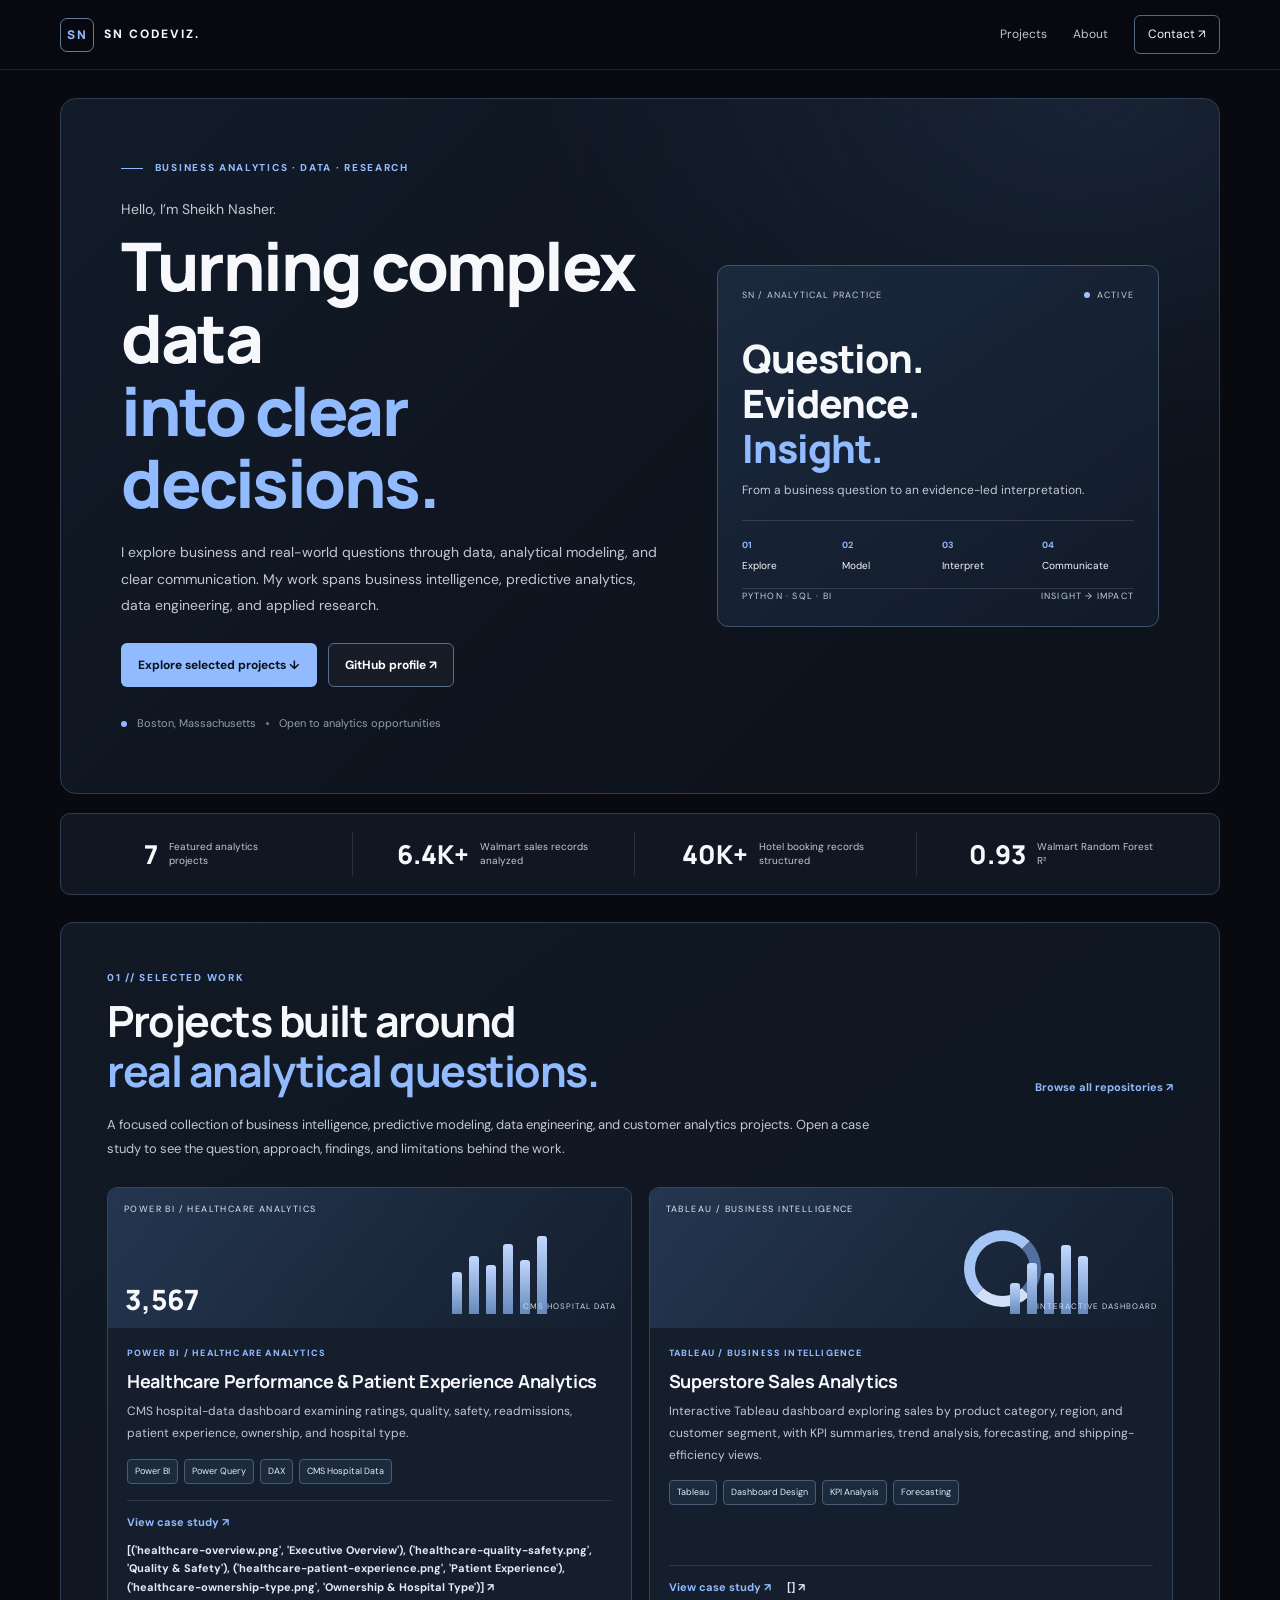
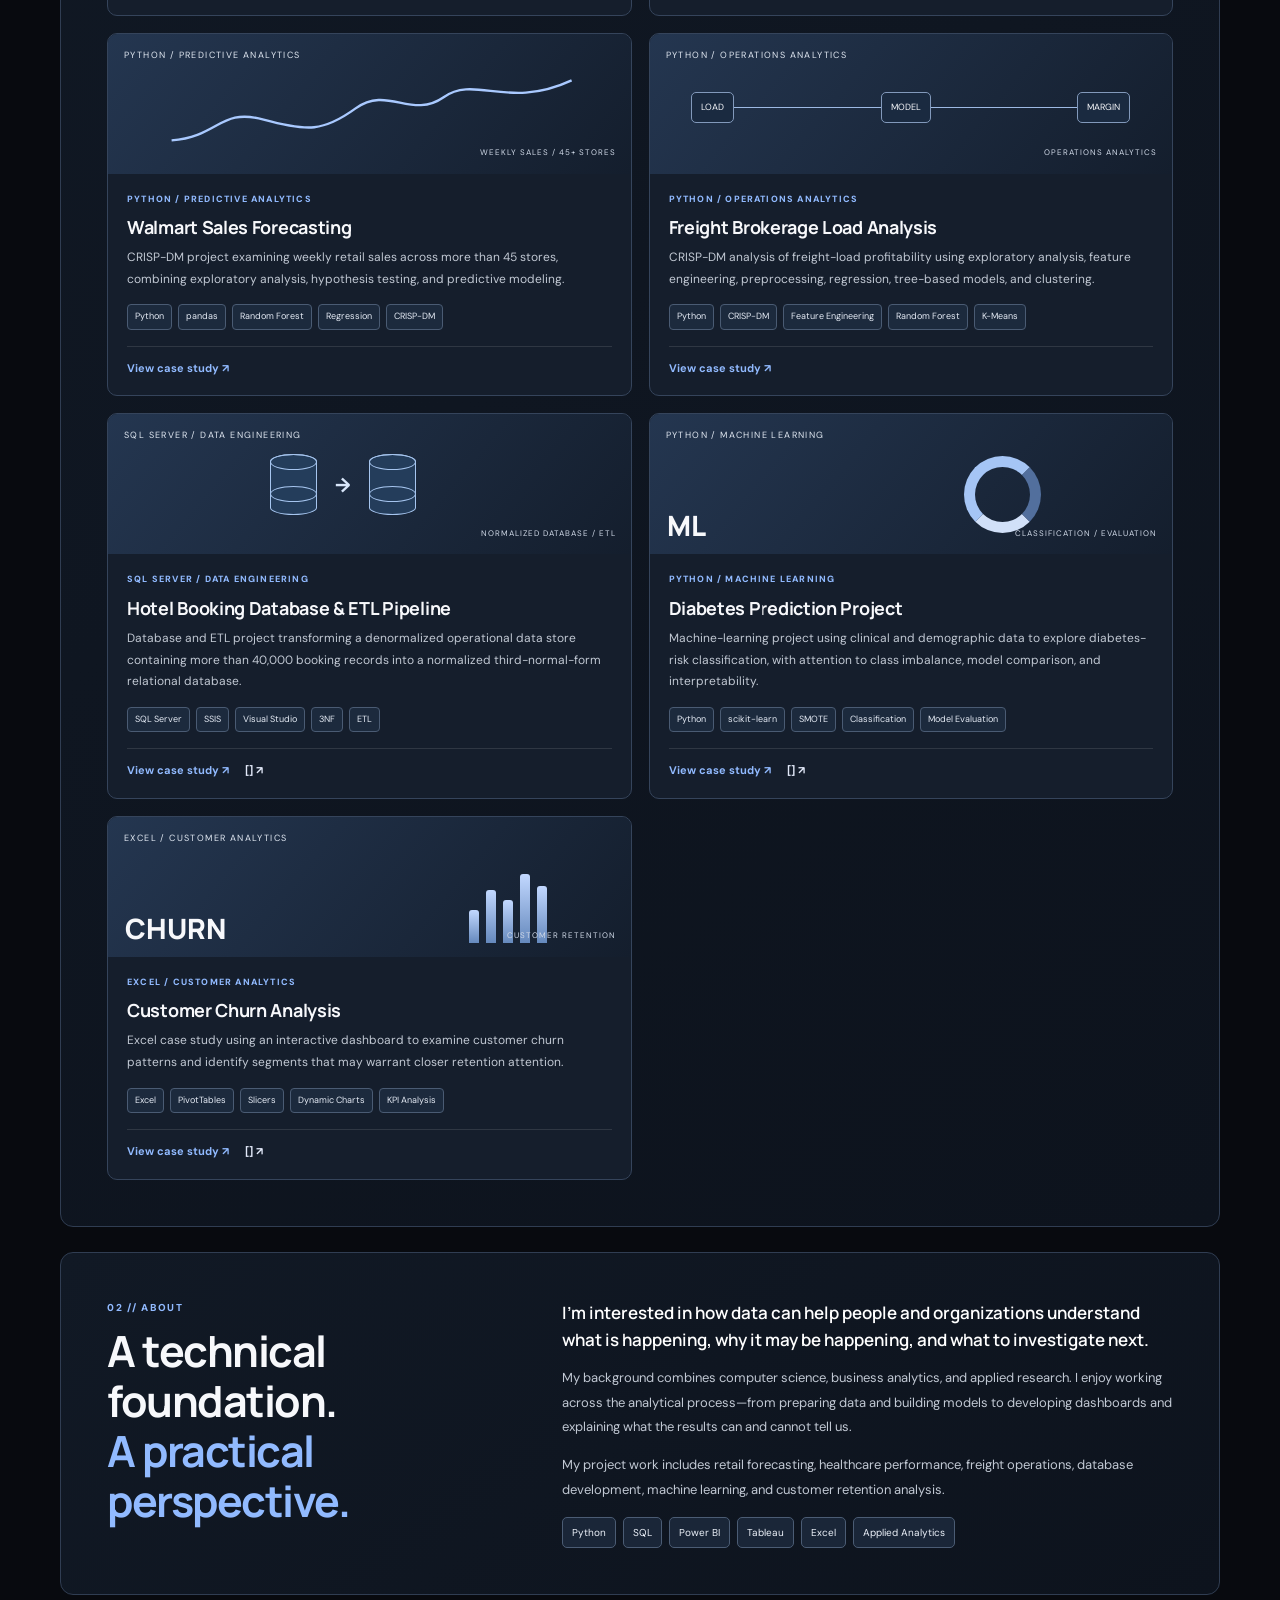
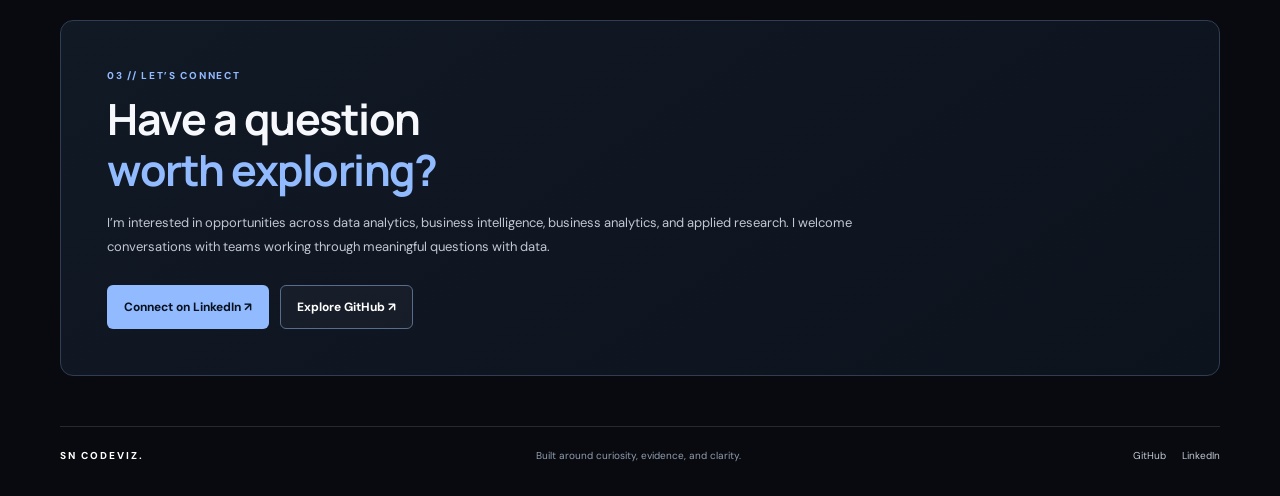
==== commit 48c3bbf9: "Add files via upload" ====
--- a/index.html
+++ b/index.html
@@ -1,103 +1,9 @@
-<!doctype html>
-<html lang="en">
-<head>
-<meta charset="utf-8"><meta name="viewport" content="width=device-width, initial-scale=1">
-<meta name="description" content="Sheikh Nasher — business analytics, data analytics, business intelligence and applied research portfolio.">
-<meta name="theme-color" content="#0a1220"><title>Sheikh Nasher | Analytics Portfolio</title>
-<link rel="preconnect" href="https://fonts.googleapis.com"><link rel="preconnect" href="https://fonts.gstatic.com" crossorigin>
-<link href="https://fonts.googleapis.com/css2?family=DM+Sans:wght@400;500;600;700&family=Manrope:wght@400;500;600;700;800&display=swap" rel="stylesheet">
-<link rel="stylesheet" href="style.css"><script src="script.js" defer></script>
-</head>
-<body>
-<header class="header"><div class="container nav">
-<a class="brand" href="#top"><span class="brand-mark">SN</span><span>SN CODEVIZ<span class="blue">.</span></span></a>
-<button class="menu-toggle" aria-label="Toggle navigation" aria-expanded="false">☰</button>
-<nav class="nav-links" aria-label="Main navigation"><a href="#projects">Projects</a><a href="#profile">Profile</a><a href="#skills">Skills</a><a href="#education">Education</a><a class="nav-contact" href="#contact">Contact <span>↗</span></a></nav>
-</div></header>
-<main id="top">
-<section class="hero container">
-<div class="hero-main">
-<div class="eyebrow"><span class="eyebrow-line"></span> BUSINESS ANALYTICS&nbsp; / &nbsp;DATA&nbsp; / &nbsp;RESEARCH</div>
-<p class="intro">Hello, I’m Sheikh Nasher.</p>
-<h1>Turning complex data<br><span class="accent-text">into clear decisions.</span></h1>
-<p class="hero-description">I bring together computer science, business analytics, and crime &amp; justice studies to investigate problems, build analytical solutions, and communicate evidence that supports better decisions.</p>
-<div class="hero-actions"><a class="button button-primary" href="#projects">Explore selected projects <span>↓</span></a><a class="button button-outline" href="https://github.com/sncodeviz" target="_blank" rel="noopener">GitHub profile ↗</a></div>
-<div class="availability"><span class="status-dot"></span> Boston, Massachusetts <span class="availability-divider"></span> Open to analytics opportunities</div>
-</div>
-<aside class="hero-side" aria-label="Analytical approach">
-<div class="side-label"><span>SN / ANALYTICAL APPROACH</span><span class="live"><i></i> ACTIVE</span></div>
-<div class="side-title">Question.<br>Evidence.<br><span>Insight.</span></div>
-<p>A structured approach to analytical work.</p>
-<div class="process">
-<div><b>01</b><span>Explore</span></div><div><b>02</b><span>Model</span></div><div><b>03</b><span>Interpret</span></div><div><b>04</b><span>Communicate</span></div>
-</div>
-<div class="side-footer"><span>PYTHON&nbsp; · &nbsp;SQL&nbsp; · &nbsp;BI</span><span>INSIGHT → IMPACT</span></div>
-</aside>
-</section>
-
-<section class="proof-strip"><div class="container proof-grid">
-<div><strong>7</strong><span>Selected projects</span></div><div><strong>6.4K+</strong><span>Walmart records analyzed</span></div><div><strong>40K+</strong><span>Hotel booking records</span></div><div><strong>R² 0.93</strong><span>Walmart Random Forest model</span></div>
-</div></section>
-
-<section class="section container" id="projects">
-<div class="section-top"><div><div class="eyebrow">01 / SELECTED PROJECTS</div><h2>Applied analytics.<br><span class="accent-text">Demonstrated in practice.</span></h2></div>
-<a class="inline-link" href="https://github.com/sncodeviz?tab=repositories" target="_blank" rel="noopener">Browse GitHub repositories ↗</a></div>
-<p class="section-lead">A focused selection of business intelligence, predictive modeling, data engineering, and research work. Each project highlights the business question, methods, and analytical contribution.</p>
-<div class="projects-grid">
-<article class="project-card featured">
-<div class="card-visual visual-health"><span class="visual-kicker">POWER BI&nbsp; / &nbsp;HEALTHCARE ANALYTICS</span><div class="visual-health-grid"><div class="visual-kpi"><b>3,567</b><small>HOSPITALS</small></div><div class="mini-bars"><i style="height:72%"></i><i style="height:52%"></i><i style="height:88%"></i><i style="height:63%"></i><i style="height:96%"></i><i style="height:76%"></i><i style="height:58%"></i></div></div><span class="visual-foot">CMS HOSPITAL DATA</span></div>
-<div class="card-content"><div class="card-overline">HEALTHCARE PERFORMANCE <span class="tag-featured">FEATURED</span></div><h3>Healthcare Performance &amp; Patient Experience</h3><p>Analyze hospital ratings, quality, safety, readmissions, patient experience, ownership, and hospital type using CMS hospital data.</p><div class="chips"><span>Power BI</span><span>Power Query</span><span>DAX</span><span>CMS Data</span></div><div class="card-actions"><a class="card-link" href="projects/healthcare-performance.html">View case study &amp; dashboard gallery <b>↗</b></a><a class="subtle-link" href="https://www.linkedin.com/in/sheikhabunasher/details/projects/" target="_blank" rel="noopener">LinkedIn project ↗</a></div></div>
-</article>
-<article class="project-card">
-<div class="card-visual visual-tableau"><span class="visual-kicker">TABLEAU&nbsp; / &nbsp;BUSINESS INTELLIGENCE</span><div class="tableau-frame"><div class="tableau-top"><i></i><i></i><i></i></div><div class="tableau-content"><div class="tableau-bars"><i style="height:38%"></i><i style="height:66%"></i><i style="height:51%"></i><i style="height:86%"></i><i style="height:72%"></i></div><div class="tableau-donut"></div></div></div><span class="visual-foot">SUPERSTORE SALES</span></div>
-<div class="card-content"><div class="card-overline">SALES ANALYTICS</div><h3>Superstore Sales Analytics</h3><p>Interactive Tableau dashboard exploring sales performance across product categories, regions, and customer segments, with KPI and trend views.</p><div class="chips"><span>Tableau</span><span>Dashboarding</span><span>KPI Analysis</span><span>Forecasting</span></div><div class="card-actions"><a class="card-link" href="https://public.tableau.com/app/profile/sheikh.nasher/viz/SuperstoreSalesAnalysis_17516601112630/UncoveringSalesInsights" target="_blank" rel="noopener">Explore interactive Tableau dashboard ↗</a></div></div>
-</article>
-<article class="project-card">
-<div class="card-visual visual-walmart"><span class="visual-kicker">PYTHON&nbsp; / &nbsp;PREDICTIVE ANALYTICS</span><div class="forecast-chart"><svg viewBox="0 0 440 130" role="img" aria-label="Decorative upward trend line"><path d="M0 100 C45 96 48 53 95 70 S155 88 190 51 S250 75 285 40 S350 52 385 18 S418 30 440 5" fill="none" stroke="#75d8dc" stroke-width="3"/><path d="M0 110H440" stroke="#49657e" stroke-width="1"/></svg></div><span class="visual-foot">45+ STORES&nbsp; · &nbsp;6.4K+ RECORDS</span></div>
-<div class="card-content"><div class="card-overline">BUSINESS ANALYTICS <span class="tag-featured">FEATURED</span></div><h3>Walmart Sales Forecasting</h3><p>Evaluate weekly retail sales patterns through exploratory analysis, hypothesis testing, and predictive modeling to support planning.</p><div class="result-row"><div><strong>0.93</strong><span>Random Forest R²</span></div><div><strong>$147K</strong><span>RMSE</span></div><div><strong>0.0076</strong><span>Test p-value</span></div></div><div class="chips"><span>Python</span><span>Random Forest</span><span>Regression</span><span>EDA</span></div><a class="card-link" href="projects/walmart-sales.html">Read project case study ↗</a></div>
-</article>
-<article class="project-card">
-<div class="card-visual visual-freight"><span class="visual-kicker">PYTHON&nbsp; / &nbsp;OPERATIONS ANALYTICS</span><div class="freight-graphic"><div class="freight-node">LOAD</div><div class="freight-track"></div><div class="freight-node">MODEL</div><div class="freight-track"></div><div class="freight-node">INSIGHT</div></div><span class="visual-foot">CRISP-DM&nbsp; · &nbsp;MODEL EVALUATION</span></div>
-<div class="card-content"><div class="card-overline">OPERATIONS &amp; PRICING ANALYTICS</div><h3>Freight Brokerage Load Analysis</h3><p>Apply a CRISP-DM workflow to examine load margin, explore cost and revenue drivers, and evaluate predictive and clustering approaches.</p><div class="result-row"><div><strong>0.65</strong><span>Random Forest R²</span></div></div><div class="chips"><span>Python</span><span>Feature Engineering</span><span>Random Forest</span><span>K-Means</span></div><a class="card-link" href="projects/freight-load-analysis.html">View project overview ↗</a></div>
-</article>
-<article class="project-card">
-<div class="card-visual visual-hotel"><span class="visual-kicker">SQL SERVER&nbsp; / &nbsp;DATA ENGINEERING</span><div class="database-visual"><div class="db-cylinder"><i></i><i></i><i></i></div><div class="db-arrow">→</div><div class="db-tables"><i></i><i></i><i></i><i></i></div></div><span class="visual-foot">40K+ BOOKING RECORDS</span></div>
-<div class="card-content"><div class="card-overline">DATABASE DESIGN &amp; ETL</div><h3>Hotel Booking Database &amp; ETL Pipeline</h3><p>Design a normalized hotel booking database and build an SSIS pipeline to transform operational booking data into a structured analytical environment.</p><div class="chips"><span>SQL Server</span><span>SSIS</span><span>3NF</span><span>ETL</span></div><div class="card-actions"><a class="card-link" href="projects/hotel-booking-etl.html">View project overview ↗</a><a class="subtle-link" href="https://www.linkedin.com/in/sheikhabunasher/details/projects/" target="_blank" rel="noopener">LinkedIn project ↗</a></div></div>
-</article>
-<article class="project-card">
-<div class="card-visual visual-diabetes"><span class="visual-kicker">PYTHON&nbsp; / &nbsp;MACHINE LEARNING</span><div class="model-orbit"><i></i><i></i><i></i><i></i><i></i><b>ML</b></div><span class="visual-foot">IMBALANCED CLASSIFICATION</span></div>
-<div class="card-content"><div class="card-overline">PREDICTIVE MODELING</div><h3>Diabetes Prediction Project</h3><p>Build and evaluate classification models on a large, imbalanced dataset, applying SMOTE and comparing model performance with attention to interpretability.</p><div class="chips"><span>Python</span><span>scikit-learn</span><span>SMOTE</span><span>Classification</span></div><div class="card-actions"><a class="card-link" href="https://github.com/sncodeviz/diabetes-prediction-ml-project/tree/main" target="_blank" rel="noopener">Explore project repository ↗</a></div></div>
-</article>
-<article class="project-card">
-<div class="card-visual visual-churn"><span class="visual-kicker">EXCEL&nbsp; / &nbsp;CUSTOMER ANALYTICS</span><div class="churn-visual"><div class="churn-stat"><b>CHURN</b><span>SEGMENT REVIEW</span></div><div class="churn-bars"><i style="height:35%"></i><i style="height:58%"></i><i style="height:76%"></i><i style="height:48%"></i><i style="height:91%"></i></div></div><span class="visual-foot">INTERACTIVE REPORTING</span></div>
-<div class="card-content"><div class="card-overline">CUSTOMER RETENTION</div><h3>Customer Churn Analysis</h3><p>Use an interactive Excel dashboard to examine customer churn patterns, identify risk segments, and communicate findings through PivotTables, slicers, and dynamic charts.</p><div class="chips"><span>Excel</span><span>PivotTables</span><span>Slicers</span><span>Dashboarding</span></div><div class="card-actions"><a class="card-link" href="https://www.linkedin.com/in/sheikhabunasher/details/projects/" target="_blank" rel="noopener">View project on LinkedIn ↗</a></div></div>
-</article>
-</div>
-</section>
-
-<section class="profile-section" id="profile"><div class="container profile-grid">
-<div><div class="eyebrow">02 / PROFILE</div><h2>Technical foundation.<br><span class="accent-text">Multidisciplinary perspective.</span></h2></div>
-<div class="profile-copy"><p class="profile-lead">I’m interested in how data can help organizations understand what is happening, why it may be happening, and what to investigate next.</p><p>My academic background spans computer science, business analytics, and crime &amp; justice studies. I approach analytical work by building a sound technical process, understanding the context behind the data, and communicating findings in a way that supports decisions.</p><p>My project experience includes retail forecasting, healthcare performance, operations analytics, database development, and machine learning.</p><a class="inline-link" href="https://www.linkedin.com/in/sheikhabunasher" target="_blank" rel="noopener">Connect on LinkedIn ↗</a></div>
-</div></section>
-
-<section class="section container" id="skills"><div class="eyebrow">03 / TECHNICAL TOOLKIT</div><h2>Tools, methods &amp; <span class="accent-text">analytical practice.</span></h2>
-<div class="skills-grid">
-<div class="skill-card"><span>01</span><h3>Programming &amp; analysis</h3><p>Python, pandas, NumPy, scikit-learn, R, SPSS, Jupyter, data cleaning, exploratory data analysis.</p></div>
-<div class="skill-card"><span>02</span><h3>SQL &amp; data engineering</h3><p>SQL, SQL Server, SSIS, relational database design, ETL, Excel, Power Query, Power Pivot.</p></div>
-<div class="skill-card"><span>03</span><h3>Business intelligence</h3><p>Power BI, Tableau, DAX, dashboard development, KPI reporting, data visualization.</p></div>
-<div class="skill-card"><span>04</span><h3>Methods &amp; research</h3><p>Statistical analysis, predictive modeling, feature engineering, CRISP-DM, geospatial analysis, research design.</p></div>
-</div></section>
-
-<section class="education-section" id="education"><div class="container"><div class="eyebrow">04 / EDUCATION &amp; DEVELOPMENT</div><h2>Learning across <span class="accent-text">disciplines.</span></h2>
-<div class="education-list">
-<div class="education-item"><span class="edu-date">JAN 2025 — DEC 2026</span><div><h3>Master of Science, Business Analytics</h3><p>Suffolk University <span class="gpa">GPA 3.95</span></p><small>Business intelligence · Data mining · Predictive analytics</small></div></div>
-<div class="education-item"><span class="edu-date">JAN 2022 — MAY 2024</span><div><h3>Master of Science, Crime &amp; Justice Studies</h3><p>Suffolk University <span class="gpa">GPA 3.78</span></p><small>Research · Justice policy · Applied analysis</small></div></div>
-<div class="education-item"><span class="edu-date">2019</span><div><h3>Bachelor of Science, Computer Science</h3><p>Suffolk University</p><small>Minor: Pure Mathematics</small></div></div>
-</div>
-<div class="development"><h3>Professional development</h3><p>DataCamp — Data Analyst in Tableau; Data Analysis with Excel Power Tools; SQL Fundamentals. Mimo — Python Development and SQL certifications.</p></div>
-</div></section>
-
-<section class="contact-section" id="contact"><div class="container contact-inner"><div class="eyebrow">05 / LET’S CONNECT</div><h2>Let’s turn questions<br><span class="accent-text">into useful insights.</span></h2><p>I’m interested in opportunities across data analytics, business intelligence, business analytics, and applied research. I welcome conversations with teams looking for thoughtful, evidence-led problem solving.</p><div class="hero-actions"><a class="button button-primary" href="https://www.linkedin.com/in/sheikhabunasher" target="_blank" rel="noopener">Connect on LinkedIn ↗</a><a class="button button-outline" href="https://github.com/sncodeviz" target="_blank" rel="noopener">Explore GitHub ↗</a></div></div></section>
-</main>
-<footer class="footer"><div class="container footer-row"><a class="brand" href="#top"><span class="brand-mark">SN</span><span>SN CODEVIZ<span class="blue">.</span></span></a><span>Built around curiosity, evidence, and clarity.</span><span>© <b id="year"></b> Sheikh Nasher</span></div></footer>
-</body></html>+<!doctype html><html lang="en"><head><meta charset="utf-8"><meta name="viewport" content="width=device-width, initial-scale=1"><meta name="description" content="SN CodeViz — Sheikh Nasher's analytics and applied research portfolio."><meta name="theme-color" content="#080a0f"><title>SN CodeViz | Sheikh Nasher</title><link rel="stylesheet" href="style.css"><script src="script.js" defer></script></head><body>
+<header class="site-header"><div class="container nav"><a class="brand" href="#top"><span class="brand-mark">SN</span><span>SN CODEVIZ.</span></a><button class="menu-toggle" aria-label="Toggle navigation" aria-expanded="false">☰</button><nav class="nav-links"><a href="#projects">Projects</a><a href="#about">About</a><a href="#contact" class="nav-cta">Contact ↗</a></nav></div></header>
+<main id="top"><section class="container hero"><div class="hero-copy"><div class="eyebrow"><span class="rule"></span> BUSINESS ANALYTICS · DATA · RESEARCH</div><p class="intro">Hello, I’m Sheikh Nasher.</p><h1>Turning complex data<br><span>into clear decisions.</span></h1><p class="hero-description">I explore business and real-world questions through data, analytical modeling, and clear communication. My work spans business intelligence, predictive analytics, data engineering, and applied research.</p><div class="actions"><a class="btn btn-primary" href="#projects">Explore selected projects ↓</a><a class="btn btn-secondary" href="https://github.com/sncodeviz" target="_blank" rel="noopener">GitHub profile ↗</a></div><div class="location-line"><i class="dot"></i> Boston, Massachusetts <i class="sep"></i> Open to analytics opportunities</div></div>
+<aside class="hero-aside"><div class="aside-top"><span>SN / ANALYTICAL PRACTICE</span><span class="status">ACTIVE</span></div><div><div class="aside-title">Question.<br>Evidence.<br><span>Insight.</span></div><p>From a business question to an evidence-led interpretation.</p></div><div class="process"><div><b>01</b><span>Explore</span></div><div><b>02</b><span>Model</span></div><div><b>03</b><span>Interpret</span></div><div><b>04</b><span>Communicate</span></div></div><div class="aside-bottom"><span>PYTHON · SQL · BI</span><span>INSIGHT → IMPACT</span></div></aside></section>
+<section class="container metrics"><div class="metric"><strong>7</strong><span>Featured analytics projects</span></div><div class="metric"><strong>6.4K+</strong><span>Walmart sales records analyzed</span></div><div class="metric"><strong>40K+</strong><span>Hotel booking records structured</span></div><div class="metric"><strong>0.93</strong><span>Walmart Random Forest R²</span></div></section>
+<section class="container section" id="projects"><div class="section-heading"><div><div class="eyebrow">01 // SELECTED WORK</div><h2>Projects built around<br><span class="accent">real analytical questions.</span></h2></div><a class="text-link" href="https://github.com/sncodeviz?tab=repositories" target="_blank" rel="noopener">Browse all repositories ↗</a></div><p class="section-intro">A focused collection of business intelligence, predictive modeling, data engineering, and customer analytics projects. Open a case study to see the question, approach, findings, and limitations behind the work.</p><div class="project-grid"><article class="project-card"><div class="project-art art-health"><div class="art-label">POWER BI / HEALTHCARE ANALYTICS</div><b class="art-number">3,567</b><div class="art-bars"><i style="height:54%"></i><i style="height:74%"></i><i style="height:63%"></i><i style="height:90%"></i><i style="height:69%"></i><i style="height:100%"></i></div><span class="art-caption">CMS HOSPITAL DATA</span></div><div class="card-body"><div class="card-kicker">POWER BI / HEALTHCARE ANALYTICS</div><h3>Healthcare Performance & Patient Experience Analytics</h3><p>CMS hospital-data dashboard examining ratings, quality, safety, readmissions, patient experience, ownership, and hospital type.</p><div class="tags"><span>Power BI</span><span>Power Query</span><span>DAX</span><span>CMS Hospital Data</span></div><div class="card-footer"><a class="primary-link" href="projects/healthcare-performance.html">View case study ↗</a><a href="https://www.linkedin.com/in/sheikhabunasher/details/projects/" target="_blank" rel="noopener">[('healthcare-overview.png', 'Executive Overview'), ('healthcare-quality-safety.png', 'Quality & Safety'), ('healthcare-patient-experience.png', 'Patient Experience'), ('healthcare-ownership-type.png', 'Ownership & Hospital Type')] ↗</a></div></div></article><article class="project-card"><div class="project-art art-tableau"><div class="art-label">TABLEAU / BUSINESS INTELLIGENCE</div><div class="art-circle"></div><div class="art-bars"><i style="height:40%"></i><i style="height:65%"></i><i style="height:52%"></i><i style="height:88%"></i><i style="height:74%"></i></div><span class="art-caption">INTERACTIVE DASHBOARD</span></div><div class="card-body"><div class="card-kicker">TABLEAU / BUSINESS INTELLIGENCE</div><h3>Superstore Sales Analytics</h3><p>Interactive Tableau dashboard exploring sales by product category, region, and customer segment, with KPI summaries, trend analysis, forecasting, and shipping-efficiency views.</p><div class="tags"><span>Tableau</span><span>Dashboard Design</span><span>KPI Analysis</span><span>Forecasting</span></div><div class="card-footer"><a class="primary-link" href="projects/superstore-sales.html">View case study ↗</a><a href="https://public.tableau.com/app/profile/sheikh.nasher/viz/SuperstoreSalesAnalysis_17516601112630/UncoveringSalesInsights" target="_blank" rel="noopener">[] ↗</a></div></div></article><article class="project-card"><div class="project-art art-walmart"><div class="art-label">PYTHON / PREDICTIVE ANALYTICS</div><div class="art-line"><svg viewBox="0 0 500 100"><path d="M0 83 C60 78 60 42 115 57 S190 72 230 43 S300 57 340 29 S420 45 500 8" fill="none" stroke="#a9c9ff" stroke-width="3"/></svg></div><span class="art-caption">WEEKLY SALES / 45+ STORES</span></div><div class="card-body"><div class="card-kicker">PYTHON / PREDICTIVE ANALYTICS</div><h3>Walmart Sales Forecasting</h3><p>CRISP-DM project examining weekly retail sales across more than 45 stores, combining exploratory analysis, hypothesis testing, and predictive modeling.</p><div class="tags"><span>Python</span><span>pandas</span><span>Random Forest</span><span>Regression</span><span>CRISP-DM</span></div><div class="card-footer"><a class="primary-link" href="projects/walmart-sales.html">View case study ↗</a></div></div></article><article class="project-card"><div class="project-art art-freight"><div class="art-label">PYTHON / OPERATIONS ANALYTICS</div><div class="art-nodes"><span>LOAD</span><i></i><span>MODEL</span><i></i><span>MARGIN</span></div><span class="art-caption">OPERATIONS ANALYTICS</span></div><div class="card-body"><div class="card-kicker">PYTHON / OPERATIONS ANALYTICS</div><h3>Freight Brokerage Load Analysis</h3><p>CRISP-DM analysis of freight-load profitability using exploratory analysis, feature engineering, preprocessing, regression, tree-based models, and clustering.</p><div class="tags"><span>Python</span><span>CRISP-DM</span><span>Feature Engineering</span><span>Random Forest</span><span>K-Means</span></div><div class="card-footer"><a class="primary-link" href="projects/freight-load-analysis.html">View case study ↗</a></div></div></article><article class="project-card"><div class="project-art art-hotel"><div class="art-label">SQL SERVER / DATA ENGINEERING</div><div class="art-db"><span></span><b>→</b><span></span></div><span class="art-caption">NORMALIZED DATABASE / ETL</span></div><div class="card-body"><div class="card-kicker">SQL SERVER / DATA ENGINEERING</div><h3>Hotel Booking Database & ETL Pipeline</h3><p>Database and ETL project transforming a denormalized operational data store containing more than 40,000 booking records into a normalized third-normal-form relational database.</p><div class="tags"><span>SQL Server</span><span>SSIS</span><span>Visual Studio</span><span>3NF</span><span>ETL</span></div><div class="card-footer"><a class="primary-link" href="projects/hotel-booking-etl.html">View case study ↗</a><a href="https://www.linkedin.com/in/sheikhabunasher/details/projects/" target="_blank" rel="noopener">[] ↗</a></div></div></article><article class="project-card"><div class="project-art art-diabetes"><div class="art-label">PYTHON / MACHINE LEARNING</div><div class="art-circle"></div><b class="art-number">ML</b><span class="art-caption">CLASSIFICATION / EVALUATION</span></div><div class="card-body"><div class="card-kicker">PYTHON / MACHINE LEARNING</div><h3>Diabetes Prediction Project</h3><p>Machine-learning project using clinical and demographic data to explore diabetes-risk classification, with attention to class imbalance, model comparison, and interpretability.</p><div class="tags"><span>Python</span><span>scikit-learn</span><span>SMOTE</span><span>Classification</span><span>Model Evaluation</span></div><div class="card-footer"><a class="primary-link" href="projects/diabetes-prediction.html">View case study ↗</a><a href="https://github.com/sncodeviz/diabetes-prediction-ml-project/tree/main" target="_blank" rel="noopener">[] ↗</a></div></div></article><article class="project-card"><div class="project-art art-churn"><div class="art-label">EXCEL / CUSTOMER ANALYTICS</div><b class="art-number">CHURN</b><div class="art-bars"><i style="height:42%"></i><i style="height:68%"></i><i style="height:55%"></i><i style="height:88%"></i><i style="height:73%"></i></div><span class="art-caption">CUSTOMER RETENTION</span></div><div class="card-body"><div class="card-kicker">EXCEL / CUSTOMER ANALYTICS</div><h3>Customer Churn Analysis</h3><p>Excel case study using an interactive dashboard to examine customer churn patterns and identify segments that may warrant closer retention attention.</p><div class="tags"><span>Excel</span><span>PivotTables</span><span>Slicers</span><span>Dynamic Charts</span><span>KPI Analysis</span></div><div class="card-footer"><a class="primary-link" href="projects/customer-churn.html">View case study ↗</a><a href="https://www.linkedin.com/in/sheikhabunasher/details/projects/" target="_blank" rel="noopener">[] ↗</a></div></div></article></div></section>
+<section class="container section" id="about"><div class="about-grid"><div><div class="eyebrow">02 // ABOUT</div><h2 class="about-title">A technical foundation.<br><span class="accent">A practical perspective.</span></h2></div><div class="about-copy"><p class="lead">I’m interested in how data can help people and organizations understand what is happening, why it may be happening, and what to investigate next.</p><p>My background combines computer science, business analytics, and applied research. I enjoy working across the analytical process—from preparing data and building models to developing dashboards and explaining what the results can and cannot tell us.</p><p>My project work includes retail forecasting, healthcare performance, freight operations, database development, machine learning, and customer retention analysis.</p><div class="about-pills"><span>Python</span><span>SQL</span><span>Power BI</span><span>Tableau</span><span>Excel</span><span>Applied Analytics</span></div></div></div></section>
+<section class="container section" id="contact"><div class="section-heading"><div><div class="eyebrow">03 // LET’S CONNECT</div><h2>Have a question<br><span class="accent">worth exploring?</span></h2></div></div><p class="section-intro">I’m interested in opportunities across data analytics, business intelligence, business analytics, and applied research. I welcome conversations with teams working through meaningful questions with data.</p><div class="actions"><a class="btn btn-primary" href="https://www.linkedin.com/in/sheikhabunasher" target="_blank" rel="noopener">Connect on LinkedIn ↗</a><a class="btn btn-secondary" href="https://github.com/sncodeviz" target="_blank" rel="noopener">Explore GitHub ↗</a></div></section></main>
+<footer class="site-footer"><div class="container footer-row"><a class="footer-brand" href="#top">SN CODEVIZ.</a><span>Built around curiosity, evidence, and clarity.</span><div class="footer-links"><a href="https://github.com/sncodeviz" target="_blank" rel="noopener">GitHub</a><a href="https://www.linkedin.com/in/sheikhabunasher" target="_blank" rel="noopener">LinkedIn</a></div></div></footer></body></html>
--- a/style.css
+++ b/style.css
@@ -1,16 +1,17 @@
-:root{--bg:#091321;--surface:#0e1d2e;--surface-2:#12253a;--line:#263b52;--text:#edf3f9;--muted:#a5b3c2;--blue:#80c7f6;--cyan:#73d9d1;--max:1160px}
-*{box-sizing:border-box}html{scroll-behavior:smooth;scroll-padding-top:86px}body{margin:0;background:var(--bg);color:var(--text);font:15px/1.7 "DM Sans",sans-serif}a{color:inherit;text-decoration:none}.container{width:min(var(--max),calc(100% - 48px));margin-inline:auto}
-.header{height:74px;position:sticky;top:0;z-index:50;background:rgba(9,19,33,.94);backdrop-filter:blur(15px);border-bottom:1px solid #ffffff12}.nav{height:100%;display:flex;align-items:center;justify-content:space-between}.brand{display:inline-flex;gap:11px;align-items:center;font:800 12px Manrope,sans-serif;letter-spacing:2px}.brand-mark{height:34px;width:34px;display:grid;place-items:center;border:1px solid #40627f;border-radius:7px;color:var(--blue);letter-spacing:0}.blue{color:var(--blue)}.nav-links{display:flex;align-items:center;gap:30px;font-size:12px;color:#c0cbd7}.nav-links a:hover,.inline-link:hover,.subtle-link:hover{color:var(--cyan)}.nav-contact{padding:8px 13px;border:1px solid #38516a;border-radius:5px}.nav-contact span{color:var(--cyan);margin-left:6px}.menu-toggle{display:none;background:none;border:0;color:var(--text);font-size:23px}
-.hero{min-height:600px;display:grid;grid-template-columns:1.12fr .88fr;align-items:center;gap:72px;padding-top:66px;padding-bottom:72px}.eyebrow{font-size:10px;line-height:1.4;letter-spacing:1.8px;font-weight:700;color:var(--blue)}.eyebrow-line{display:inline-block;width:20px;height:1px;background:var(--cyan);vertical-align:middle;margin-right:8px}.intro{margin:29px 0 13px;font-size:15px;color:#d8e3ed}.hero h1,.section h2,.profile-grid h2,.education-section h2,.contact-inner h2{font-family:Manrope,sans-serif;letter-spacing:-2px;font-weight:800}.hero h1{font-size:clamp(43px,5.4vw,68px);line-height:1.12;margin:0}.accent-text{color:var(--blue)}.hero-description{max-width:570px;color:var(--muted);font-size:15px;line-height:1.9;margin:23px 0 0}.hero-actions{display:flex;flex-wrap:wrap;gap:12px;margin-top:27px}.button{display:inline-flex;align-items:center;gap:20px;padding:11px 16px;border-radius:5px;font-size:12px;font-weight:700;transition:transform .2s,border-color .2s}.button:hover{transform:translateY(-2px)}.button-primary{background:var(--blue);color:#071321}.button-outline{border:1px solid #405a73;color:#e2ebf4}.button-outline:hover{border-color:var(--cyan)}.availability{display:flex;align-items:center;gap:9px;flex-wrap:wrap;margin-top:36px;color:#8fa0b2;font-size:11px}.status-dot,.live i{width:7px;height:7px;border-radius:50%;display:inline-block;background:var(--cyan);box-shadow:0 0 10px #73d9d177}.availability-divider{height:3px;width:3px;background:#51677d;border-radius:50%;margin:0 4px}
-.hero-side{min-height:365px;padding:25px 27px 21px;border:1px solid #2c4259;border-radius:9px;background:linear-gradient(145deg,#11263b,#0c1929 72%);box-shadow:0 20px 60px #0003;position:relative;overflow:hidden}.hero-side:after{content:"";position:absolute;width:280px;height:280px;border:1px solid #73d9d117;border-radius:50%;right:-160px;top:-130px;box-shadow:0 0 0 28px #73d9d10a,0 0 0 56px #73d9d108}.side-label,.side-footer{display:flex;justify-content:space-between;gap:10px;font-size:9px;letter-spacing:1.3px;color:#8fa5ba}.live{color:var(--cyan)}.live i{width:6px;height:6px;margin-right:5px}.side-title{font:800 32px/1.16 Manrope,sans-serif;letter-spacing:-1px;margin-top:56px}.side-title span{color:var(--cyan)}.hero-side>p{font-size:12px;color:#98aabc;margin:12px 0 23px}.process{display:grid;grid-template-columns:repeat(4,1fr);border-block:1px solid #2b4056;padding:17px 0;margin-bottom:17px}.process div{display:flex;flex-direction:column;gap:5px}.process b{font-size:9px;color:var(--cyan);letter-spacing:1px}.process span{font-size:10px;color:#d2deea}.side-footer{padding-top:13px;border-top:1px solid #2b4056}
-.proof-strip{padding:23px 0;background:#0d1b2a;border-block:1px solid #203449}.proof-grid{display:grid;grid-template-columns:repeat(4,1fr);gap:20px}.proof-grid div{display:flex;align-items:center;gap:13px;justify-content:center}.proof-grid strong{font:800 21px Manrope;color:#e7f3ff}.proof-grid span{font-size:10px;color:var(--muted);max-width:115px;line-height:1.4}
-.section{padding-top:94px;padding-bottom:104px}.section-top{display:flex;align-items:end;justify-content:space-between;gap:28px}.section h2,.profile-grid h2,.education-section h2{font-size:clamp(33px,4vw,46px);line-height:1.2;margin:14px 0 0}.inline-link{font-size:11px;font-weight:700;color:var(--blue);white-space:nowrap}.section-lead{max-width:740px;font-size:13px;line-height:1.8;color:var(--muted);margin:22px 0 31px}.projects-grid{display:grid;grid-template-columns:repeat(2,minmax(0,1fr));gap:18px}.project-card{overflow:hidden;border:1px solid var(--line);border-radius:8px;background:var(--surface);display:flex;flex-direction:column;min-width:0;transition:border-color .2s,transform .2s}.project-card:hover{border-color:#537897;transform:translateY(-3px)}.project-card.featured{border-color:#36536e}.card-visual{height:176px;position:relative;padding:15px 17px;overflow:hidden;background:#132942}.visual-kicker{font-size:9px;letter-spacing:1.3px;color:#b8cbdc}.visual-foot{position:absolute;bottom:13px;left:17px;color:#a9bdce;font-size:8px;letter-spacing:1.4px}.visual-health{background:linear-gradient(130deg,#14364d,#102338)}.visual-health-grid{position:absolute;left:18px;right:18px;top:55px;bottom:37px;display:flex;align-items:center;gap:28px}.visual-kpi{display:flex;flex-direction:column}.visual-kpi b{font:800 35px Manrope;color:#eaf6ff}.visual-kpi small{font-size:8px;letter-spacing:1.4px;color:#96aec3}.mini-bars{height:82px;flex:1;display:flex;align-items:end;gap:7px;border-bottom:1px solid #53718a}.mini-bars i{flex:1;background:linear-gradient(#73d9d1,#4c8fba);border-radius:2px 2px 0 0}.visual-tableau{background:linear-gradient(130deg,#263650,#14243a)}.tableau-frame{position:absolute;top:42px;left:19%;right:16%;height:112px;background:#e9edf0;border-radius:4px;padding:7px}.tableau-top{display:flex;gap:4px;border-bottom:1px solid #ccd2d8;padding-bottom:5px}.tableau-top i{width:5px;height:5px;border-radius:50%;background:#6e8da6}.tableau-content{display:flex;align-items:center;justify-content:space-around;height:84px}.tableau-bars{height:66px;display:flex;align-items:end;gap:6px}.tableau-bars i{width:10px;background:#263da5;border-radius:2px 2px 0 0}.tableau-donut{height:54px;width:54px;border:10px solid #263da5;border-right-color:#7ca7de;border-bottom-color:#c2cce6;border-radius:50%}.visual-walmart{background:linear-gradient(130deg,#18394b,#102338)}.forecast-chart{position:absolute;left:10%;right:8%;top:45px;height:105px}.forecast-chart svg{width:100%;height:100%}.visual-freight{background:linear-gradient(130deg,#25374b,#122238)}.freight-graphic{position:absolute;top:71px;left:9%;right:9%;display:flex;align-items:center;justify-content:space-between}.freight-node{width:66px;height:44px;border:1px solid #5d94a7;border-radius:5px;display:grid;place-items:center;color:#d9f5f1;font-size:9px;letter-spacing:1px;background:#17394a}.freight-track{height:1px;flex:1;background:linear-gradient(90deg,#5d94a7,#73d9d1)}.visual-hotel{background:linear-gradient(130deg,#33344c,#17253d)}.database-visual{position:absolute;top:49px;left:17%;right:17%;height:100px;display:flex;align-items:center;justify-content:space-between}.db-cylinder{height:73px;width:59px;border:1px solid #7ea7d5;border-radius:50%/12%;position:relative;background:#29415e}.db-cylinder:before,.db-cylinder:after{content:"";position:absolute;left:-1px;right:-1px;height:17px;border:1px solid #7ea7d5;border-radius:50%;background:#29415e}.db-cylinder:before{top:-1px}.db-cylinder:after{bottom:13px}.db-cylinder i{position:absolute;z-index:1;left:0;right:0;height:1px;background:#7ea7d5;top:25px}.db-cylinder i:nth-child(2){top:46px}.db-arrow{color:var(--cyan);font-size:22px}.db-tables{display:grid;grid-template-columns:repeat(2,36px);gap:7px}.db-tables i{height:22px;border:1px solid #82a6cf;border-radius:3px;background:#233e5b}.visual-diabetes{background:linear-gradient(130deg,#3b3151,#17243a)}.model-orbit{position:absolute;left:35%;top:48px;width:108px;height:94px;border:1px solid #637fa2;border-radius:50%;transform:rotate(-24deg)}.model-orbit b{position:absolute;inset:0;display:grid;place-items:center;color:#e4f3ff;font:700 20px Manrope;transform:rotate(24deg)}.model-orbit i{position:absolute;width:10px;height:10px;border-radius:50%;background:#79d8d4;box-shadow:0 0 10px #79d8d4}.model-orbit i:nth-child(1){left:11px;top:13px}.model-orbit i:nth-child(2){right:5px;top:28px}.model-orbit i:nth-child(3){left:45px;bottom:-5px}.model-orbit i:nth-child(4){right:29px;top:-5px}.visual-churn{background:linear-gradient(130deg,#29404c,#14283a)}.churn-visual{position:absolute;left:18%;right:16%;top:47px;display:flex;align-items:center;justify-content:space-between}.churn-stat{display:flex;flex-direction:column;color:#d9f2f0}.churn-stat b{font:800 20px Manrope}.churn-stat span{font-size:8px;letter-spacing:1px;color:#a8c4d0}.churn-bars{height:72px;display:flex;align-items:end;gap:6px;border-bottom:1px solid #648294}.churn-bars i{width:13px;background:linear-gradient(#73d9d1,#4a82aa);border-radius:2px 2px 0 0}
-.card-content{padding:19px 20px 18px;display:flex;flex-direction:column;flex:1}.card-overline{font-size:9px;color:var(--cyan);font-weight:700;letter-spacing:1.35px;display:flex;align-items:center;justify-content:space-between;gap:10px}.tag-featured{font-size:8px;color:#c6e9ff;border:1px solid #42698a;padding:3px 6px;border-radius:3px;white-space:nowrap}.card-content h3{font:700 18px/1.35 Manrope,sans-serif;letter-spacing:-.4px;margin:9px 0 7px}.card-content p{font-size:12px;line-height:1.75;color:var(--muted);margin:0 0 14px}.chips{display:flex;flex-wrap:wrap;gap:6px;margin:4px 0 16px}.chips span{border:1px solid #2b455d;border-radius:3px;padding:3px 7px;font-size:9px;color:#c0cfdd}.card-link{display:inline-block;margin-top:auto;padding-top:12px;border-top:1px solid #263b50;color:#c9e7fb;font-size:11px;font-weight:700}.card-link b{color:var(--cyan);margin-left:5px}.card-actions{margin-top:auto;display:flex;flex-direction:column;align-items:flex-start;gap:7px}.card-actions .card-link{width:100%}.subtle-link{font-size:10px;color:#8fa8bd;font-weight:600}.result-row{display:flex;gap:25px;margin:2px 0 12px}.result-row div{display:flex;flex-direction:column}.result-row strong{font:800 18px Manrope;color:#e4f4ff}.result-row span{font-size:9px;color:#9baec0}
-.profile-section{padding:82px 0;background:#0d1b2a;border-block:1px solid #203449}.profile-grid{display:grid;grid-template-columns:.95fr 1.05fr;gap:75px;align-items:start}.profile-copy{font-size:12px;line-height:1.9;color:var(--muted)}.profile-copy p{margin:0 0 14px}.profile-copy .profile-lead{font:600 18px/1.55 Manrope;color:#e0eaf3;margin-bottom:17px}
-.skills-grid{display:grid;grid-template-columns:repeat(2,1fr);gap:13px;margin-top:31px}.skill-card{padding:20px 21px;border:1px solid var(--line);border-radius:7px;background:var(--surface)}.skill-card>span{font-size:9px;color:var(--cyan);letter-spacing:1.3px}.skill-card h3{font:700 15px Manrope;margin:10px 0 5px}.skill-card p{font-size:11px;line-height:1.7;color:var(--muted);margin:0}
-.education-section{padding:82px 0;background:#0d1b2a;border-block:1px solid #203449}.education-list{border-top:1px solid #2a4056;margin-top:31px}.education-item{display:grid;grid-template-columns:210px 1fr;gap:24px;padding:20px 0;border-bottom:1px solid #2a4056}.edu-date{font-size:9px;color:var(--blue);letter-spacing:1px;font-weight:700;padding-top:4px}.education-item h3{font:700 16px Manrope;margin:0 0 3px}.education-item p{font-size:11px;color:#d0dbe5;margin:0}.education-item small{font-size:10px;color:#95a7b8}.gpa{color:#9bb8d0;margin-left:8px}.development{margin-top:20px;padding:16px 18px;border:1px solid #2a4056;border-radius:6px}.development h3{font:700 13px Manrope;margin:0 0 4px}.development p{font-size:10px;color:var(--muted);margin:0}
-.contact-section{padding:86px 0;background:radial-gradient(ellipse at 75% 40%,#17364b,transparent 43%),#091522}.contact-inner h2{font-size:clamp(37px,4.8vw,56px);line-height:1.16;margin:14px 0}.contact-inner>p{max-width:610px;color:var(--muted);font-size:13px;line-height:1.8}.footer{border-top:1px solid #203449;padding:20px 0}.footer-row{display:flex;align-items:center;justify-content:space-between;gap:14px;color:#8497a9;font-size:10px}.footer-row .brand{color:var(--text)}
-/* Project case-study pages */
-.case-hero{padding:61px 0 40px;background:radial-gradient(ellipse at 80% 20%,#17364d,transparent 48%),#0a1625;border-bottom:1px solid #263b50}.breadcrumb{font-size:10px;color:#91a3b4;margin-bottom:20px}.breadcrumb a{color:var(--blue)}.case-hero h1{font:800 clamp(38px,5vw,58px)/1.13 Manrope;letter-spacing:-1.8px;max-width:850px;margin:13px 0}.case-hero p{max-width:750px;color:var(--muted);font-size:14px;line-height:1.8}.case-tags{display:flex;gap:7px;flex-wrap:wrap;margin-top:20px}.case-tags span{padding:4px 8px;border:1px solid #36516b;border-radius:3px;color:#c4d8e9;font-size:9px}.case-layout{display:grid;grid-template-columns:minmax(0,1fr) 245px;gap:45px;padding-top:42px;padding-bottom:80px}.case-content section{margin-bottom:32px}.case-content h2{font:700 22px Manrope;margin:0 0 10px}.case-content p,.case-content li{font-size:12px;line-height:1.8;color:var(--muted)}.case-content ul{padding-left:19px}.case-content li{margin:5px 0}.case-sidebar{align-self:start;position:sticky;top:96px;padding:17px;border:1px solid #2a4056;border-radius:6px;background:var(--surface)}.case-sidebar h3{font:700 13px Manrope;margin:0 0 10px}.case-sidebar a{display:block;font-size:10px;color:var(--blue);margin:9px 0}.case-sidebar p{font-size:10px;color:var(--muted)}.insight-box{padding:15px 17px;border-left:2px solid var(--cyan);background:#12283b;border-radius:0 5px 5px 0}.insight-box p{margin:0}.gallery{display:grid;grid-template-columns:1fr 1fr;gap:12px;margin:17px 0}.gallery figure{margin:0;padding:7px;border:1px solid #2b4056;border-radius:6px;background:#0d1b2a}.gallery img{display:block;width:100%;height:auto;border-radius:3px}.gallery figcaption{font-size:9px;color:#9fb0bf;padding:7px 3px 1px}.back-link{font-size:11px;color:var(--blue);font-weight:700}
-@media(max-width:850px){.hero{grid-template-columns:1fr;gap:36px;padding-top:55px}.hero-side{max-width:620px}.profile-grid{grid-template-columns:1fr;gap:22px}.case-layout{grid-template-columns:1fr}.case-sidebar{position:static;order:-1}.projects-grid{gap:13px}}
-@media(max-width:620px){.container{width:calc(100% - 34px)}.header{height:66px}.menu-toggle{display:block}.nav-links{display:none;position:absolute;top:66px;left:0;right:0;padding:20px 24px;background:#0d1b2a;border-bottom:1px solid var(--line);flex-direction:column;align-items:stretch;gap:16px}.nav-links.open{display:flex}.nav-contact{text-align:center}.hero{padding-top:48px;padding-bottom:54px;min-height:0}.hero h1{font-size:43px;letter-spacing:-1.7px}.hero-description{font-size:13px}.hero-side{padding:20px;min-height:340px}.side-title{margin-top:45px}.proof-grid{grid-template-columns:repeat(2,1fr);gap:17px}.proof-grid div{justify-content:flex-start}.section{padding-top:68px;padding-bottom:72px}.section-top{align-items:flex-start;flex-direction:column}.section h2,.profile-grid h2,.education-section h2{font-size:34px;letter-spacing:-1.2px}.projects-grid,.skills-grid{grid-template-columns:1fr}.card-visual{height:165px}.card-content p{font-size:11px}.profile-section,.education-section{padding:65px 0}.education-item{grid-template-columns:1fr;gap:5px}.result-row{gap:20px}.contact-section{padding:69px 0}.contact-inner h2{font-size:39px;letter-spacing:-1.5px}.footer-row{flex-wrap:wrap}.footer-row>span:nth-child(2){display:none}.case-hero{padding:46px 0 30px}.case-layout{padding-top:29px}.gallery{grid-template-columns:1fr}.case-hero h1{font-size:38px}}
+@import url('https://fonts.googleapis.com/css2?family=DM+Sans:wght@400;500;600;700&family=Manrope:wght@500;600;700;800&display=swap');
+:root{--bg:#080a0f;--panel:#101722;--card:#151e2c;--line:#303d52;--text:#f7f8fb;--muted:#c1c8d3;--soft:#929eaf;--blue:#91baff;--max:1160px}
+*{box-sizing:border-box}html{scroll-behavior:smooth;scroll-padding-top:85px}body{margin:0;background:var(--bg);color:var(--text);font:15px/1.7 "DM Sans",Arial,sans-serif;-webkit-font-smoothing:antialiased}a{color:inherit;text-decoration:none}a:hover{color:var(--blue)}img{max-width:100%;display:block}.container{width:min(var(--max),calc(100% - 48px));margin-inline:auto}h1,h2,h3{font-family:Manrope,sans-serif}
+.site-header{height:70px;position:sticky;top:0;z-index:20;background:rgba(8,10,15,.96);backdrop-filter:blur(14px);border-bottom:1px solid #ffffff19}.nav{height:100%;display:flex;align-items:center;justify-content:space-between;gap:20px}.brand{display:flex;align-items:center;gap:10px;font-size:12px;font-weight:800;letter-spacing:2px}.brand-mark{width:34px;height:34px;border:1px solid #627b9f;border-radius:7px;display:grid;place-items:center;color:var(--blue);font:800 12px Manrope}.nav-links{display:flex;align-items:center;gap:26px;color:var(--muted);font-size:12px}.nav-cta{border:1px solid #526783;border-radius:6px;padding:8px 13px;color:var(--text)}.menu-toggle{display:none;background:none;border:0;color:white;font-size:23px}
+.eyebrow{font-size:10px;letter-spacing:1.7px;font-weight:800;color:var(--blue);text-transform:uppercase}.rule{display:inline-block;width:22px;height:1px;background:var(--blue);vertical-align:middle;margin-right:8px}
+.hero{margin-top:28px;margin-bottom:19px;padding:clamp(30px,5vw,60px);min-height:450px;display:grid;grid-template-columns:1.1fr .9fr;align-items:center;gap:55px;border:1px solid var(--line);border-radius:16px;background:radial-gradient(ellipse at 90% 0%,#26395766,transparent 38%),linear-gradient(135deg,#121b29,#0d121b 76%)}
+.intro{margin:22px 0 8px;color:var(--muted);font-size:14px}.hero h1{font-size:clamp(42px,5.5vw,67px);line-height:1.08;letter-spacing:-2.5px;margin:0;font-weight:800}.hero h1 span,.accent{color:var(--blue)}.hero-description{max-width:610px;color:var(--muted);font-size:14px;line-height:1.9;margin:20px 0 0}.actions{display:flex;flex-wrap:wrap;gap:11px;margin-top:24px}.btn{display:inline-flex;align-items:center;gap:12px;padding:11px 16px;border-radius:6px;font-size:12px;font-weight:700;border:1px solid transparent}.btn-primary{background:var(--blue);color:#08111d}.btn-primary:hover{background:#c2d8ff;color:#08111d}.btn-secondary{border-color:#586d8b;background:#ffffff08;color:white}.location-line{display:flex;align-items:center;gap:10px;flex-wrap:wrap;color:var(--soft);font-size:11px;margin-top:27px}.dot{width:6px;height:6px;border-radius:50%;background:var(--blue)}.sep{width:3px;height:3px;border-radius:50%;background:#718096}
+.hero-aside{min-height:290px;padding:22px 24px;border:1px solid #40536e;border-radius:11px;background:linear-gradient(145deg,#1b293e,#111a28);display:flex;flex-direction:column;justify-content:space-between}.aside-top,.aside-bottom{display:flex;justify-content:space-between;gap:10px;color:#c4cede;font-size:9px;letter-spacing:1.2px}.status:before{content:"";display:inline-block;width:6px;height:6px;border-radius:50%;background:#9fc1ff;margin-right:7px}.aside-title{font:800 clamp(30px,3.2vw,39px)/1.15 Manrope;letter-spacing:-1px;margin:33px 0 9px}.aside-title span{color:var(--blue)}.hero-aside p{font-size:12px;color:var(--muted);margin:0}.process{display:grid;grid-template-columns:repeat(4,1fr);gap:8px;padding:17px 0 14px;margin-top:20px;border-block:1px solid #ffffff20}.process div{display:flex;flex-direction:column;gap:3px}.process b{font-size:9px;color:var(--blue)}.process span{font-size:10px}
+.metrics{display:grid;grid-template-columns:repeat(4,1fr);gap:10px;margin-bottom:27px;padding:18px 20px;border:1px solid var(--line);border-radius:10px;background:#101722}.metric{display:flex;justify-content:center;align-items:center;gap:11px;padding:4px 10px;border-right:1px solid #ffffff1b}.metric:last-child{border:0}.metric strong{font:800 clamp(20px,2.2vw,26px) Manrope;white-space:nowrap}.metric span{max-width:120px;color:var(--muted);font-size:10px;line-height:1.4}
+.section{margin:25px auto;padding:clamp(26px,4vw,46px);border:1px solid var(--line);border-radius:13px;background:linear-gradient(145deg,#111925,#0d131d)}.section-heading{display:flex;justify-content:space-between;align-items:flex-end;gap:20px}.section h2{font-size:clamp(30px,4vw,43px);line-height:1.17;letter-spacing:-1.5px;margin:10px 0 0}.section-intro{max-width:780px;color:var(--muted);font-size:13px;line-height:1.85;margin:16px 0 26px}.text-link{color:var(--blue);font-size:11px;font-weight:700;white-space:nowrap}
+.project-grid{display:grid;grid-template-columns:repeat(2,minmax(0,1fr));gap:17px}.project-card{min-width:0;overflow:hidden;display:flex;flex-direction:column;border:1px solid #35445b;border-radius:10px;background:var(--card);transition:.2s}.project-card:hover{transform:translateY(-3px);border-color:#7895bd;box-shadow:0 14px 32px #0005}.project-art{height:140px;position:relative;overflow:hidden;padding:14px 16px;background:linear-gradient(130deg,#243650,#141e2d)}.art-label{font-size:9px;letter-spacing:1.4px;color:#e1e8f2}.art-number{position:absolute;left:17px;bottom:10px;font:800 28px Manrope}.art-caption{position:absolute;right:15px;bottom:14px;font-size:8px;letter-spacing:1px;color:#d0d9e7}.art-bars{position:absolute;right:16%;bottom:14px;height:78px;display:flex;align-items:end;gap:7px}.art-bars i{width:10px;background:linear-gradient(#c2d8ff,#6589bd);border-radius:3px 3px 0 0}.art-circle{position:absolute;width:77px;height:77px;right:25%;top:42px;border:11px solid #a5c5f5;border-right-color:#526f9d;border-bottom-color:#d1e0f8;border-radius:50%}.art-line{position:absolute;left:10%;right:9%;bottom:20px;height:80px}.art-line svg{width:100%;height:100%}.art-nodes{position:absolute;left:8%;right:8%;top:58px;display:flex;align-items:center}.art-nodes span{padding:7px 9px;border:1px solid #8299bb;border-radius:5px;background:#1a2a40;font-size:9px}.art-nodes i{height:1px;flex:1;background:#9db9e3}.art-db{position:absolute;top:40px;left:31%;display:flex;align-items:center;gap:18px}.art-db span{height:61px;width:47px;border:1px solid #a6c5ef;border-radius:50%/12%;background:#243d5b;position:relative}.art-db span:before,.art-db span:after{content:"";position:absolute;left:-1px;right:-1px;height:14px;border:1px solid #a6c5ef;border-radius:50%}.art-db span:before{top:-1px}.art-db span:after{bottom:12px}.art-db b{font-size:20px;color:#d8e6fa}
+.card-body{padding:18px 19px;display:flex;flex-direction:column;flex:1}.card-kicker{font-size:9px;letter-spacing:1.2px;color:var(--blue);font-weight:800}.card-body h3{font-size:18px;line-height:1.35;margin:8px 0;letter-spacing:-.3px}.card-body p{font-size:12px;line-height:1.8;color:var(--muted);margin:0 0 14px}.tags{display:flex;flex-wrap:wrap;gap:6px;margin-bottom:16px}.tags span{font-size:9px;color:#e5ebf5;padding:4px 7px;border:1px solid #4a5b73;border-radius:4px;background:#1c2a3d}.card-footer{margin-top:auto;padding-top:12px;border-top:1px solid #ffffff1c;display:flex;flex-wrap:wrap;gap:9px 16px}.card-footer a{font-size:11px;font-weight:700;color:#e3eafa}.card-footer a.primary-link{color:var(--blue)}
+.about-grid{display:grid;grid-template-columns:.8fr 1.2fr;gap:48px}.about-title{font-size:clamp(29px,3.5vw,40px);line-height:1.2;letter-spacing:-1px;margin:10px 0}.about-copy{font-size:13px;line-height:1.9;color:var(--muted)}.about-copy p{margin:0 0 13px}.about-copy .lead{font:600 17px/1.6 Manrope;color:white}.about-pills{display:flex;flex-wrap:wrap;gap:7px;margin-top:15px}.about-pills span{font-size:10px;padding:5px 9px;border:1px solid #4b5c74;border-radius:5px;background:#1a2638;color:#edf2fa}
+.site-footer{padding:25px 0 32px;color:var(--soft);font-size:10px}.footer-row{display:flex;justify-content:space-between;align-items:center;gap:15px;border-top:1px solid #ffffff20;padding-top:20px}.footer-brand{font-weight:800;letter-spacing:2px;color:white}.footer-links{display:flex;gap:16px}.footer-links a{color:var(--muted)}
+.case-hero{margin-top:25px;padding:clamp(27px,4vw,46px);border:1px solid var(--line);border-radius:14px;background:radial-gradient(ellipse at 85% 10%,#354d7033,transparent 40%),#111925}.breadcrumb{font-size:10px;color:var(--soft);margin-bottom:18px}.breadcrumb a,.back-link{color:var(--blue)}.case-hero h1{font-size:clamp(34px,4.7vw,53px);line-height:1.14;letter-spacing:-1.7px;margin:11px 0}.case-hero p{max-width:790px;color:var(--muted);font-size:13px;line-height:1.9}.case-tags{display:flex;flex-wrap:wrap;gap:7px;margin-top:17px}.case-tags span{font-size:9px;padding:4px 8px;border:1px solid #4b5c74;border-radius:4px;background:#1a2638}.case-layout{display:grid;grid-template-columns:minmax(0,1fr) 245px;gap:17px;margin:17px auto 48px}.case-content{min-width:0;padding:clamp(21px,3vw,33px);border:1px solid var(--line);border-radius:11px;background:#101722}.case-content section{padding-bottom:22px;margin-bottom:22px;border-bottom:1px solid #ffffff1c}.case-content section:last-child{border:0;margin:0;padding:0}.case-content h2{font-size:21px;margin:0 0 9px}.case-content p,.case-content li{font-size:12px;line-height:1.9;color:var(--muted)}.case-content ul{padding-left:19px}.case-content li{margin:5px 0}.case-sidebar{align-self:start;position:sticky;top:90px;padding:19px;border:1px solid var(--line);border-radius:10px;background:#151e2c}.case-sidebar h3{font-size:13px;margin:0 0 9px}.case-sidebar p{font-size:11px;color:var(--muted)}.case-sidebar a{display:block;font-size:11px;color:var(--blue);margin:10px 0}.insight{padding:14px 16px;background:#1b2b41;border-left:3px solid var(--blue);border-radius:0 6px 6px 0}.insight p{margin:0}.gallery{display:grid;grid-template-columns:1fr 1fr;gap:12px;margin-top:16px}.gallery figure{margin:0;padding:8px;border:1px solid var(--line);border-radius:8px;background:#151e2c}.gallery img{width:100%;height:auto;border-radius:4px}.gallery figcaption{font-size:10px;color:var(--muted);padding:7px 3px 1px}.back-link{font-size:11px;font-weight:700}
+@media(max-width:850px){.hero{grid-template-columns:1fr;gap:27px}.about-grid{grid-template-columns:1fr;gap:16px}.case-layout{grid-template-columns:1fr}.case-sidebar{position:static;order:-1}}
+@media(max-width:640px){.container{width:calc(100% - 30px)}.site-header{height:64px}.menu-toggle{display:block}.nav-links{display:none;position:absolute;top:64px;left:0;right:0;padding:18px 22px;background:#101722;border-bottom:1px solid var(--line);flex-direction:column;align-items:stretch;gap:15px}.nav-links.open{display:flex}.hero{margin-top:15px;padding:24px 19px;min-height:0;gap:23px}.hero h1{font-size:clamp(36px,10vw,47px);letter-spacing:-1.5px}.hero-description{font-size:12px}.hero-aside{padding:18px;min-height:255px}.aside-title{font-size:30px;margin:28px 0 8px}.process{grid-template-columns:repeat(2,1fr);row-gap:11px}.metrics{grid-template-columns:repeat(2,1fr);padding:13px 9px;gap:6px}.metric{justify-content:flex-start;border:0;padding:7px}.metric strong{font-size:19px}.metric span{font-size:9px}.section{padding:23px 17px;margin:15px auto}.section-heading{align-items:flex-start;flex-direction:column;gap:12px}.section h2{font-size:31px}.project-grid{grid-template-columns:1fr;gap:13px}.project-art{height:132px}.card-body{padding:16px}.about-grid{gap:8px}.about-title{font-size:30px}.footer-row{align-items:flex-start;flex-direction:column}.case-hero{margin-top:14px;padding:23px 18px}.case-hero h1{font-size:34px}.case-layout{margin-top:12px}.case-content{padding:19px 16px}.gallery{grid-template-columns:1fr}}
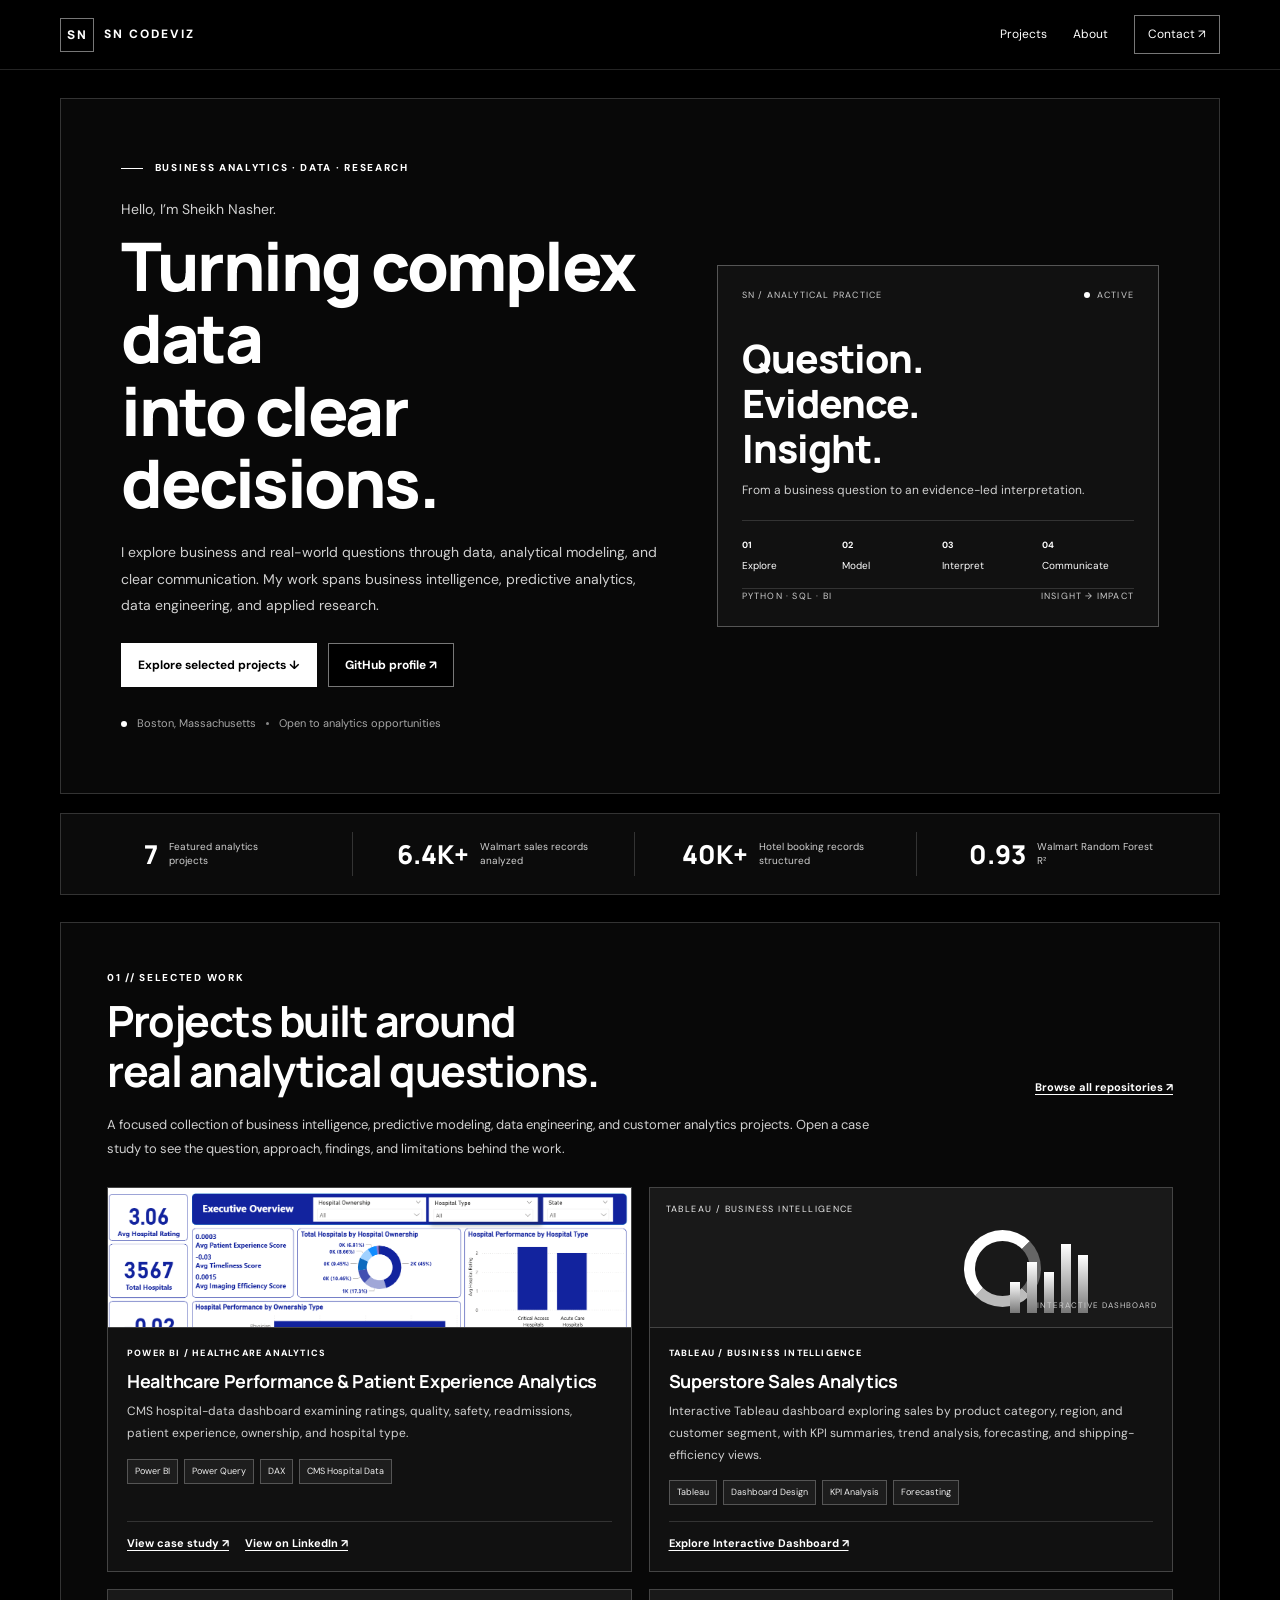
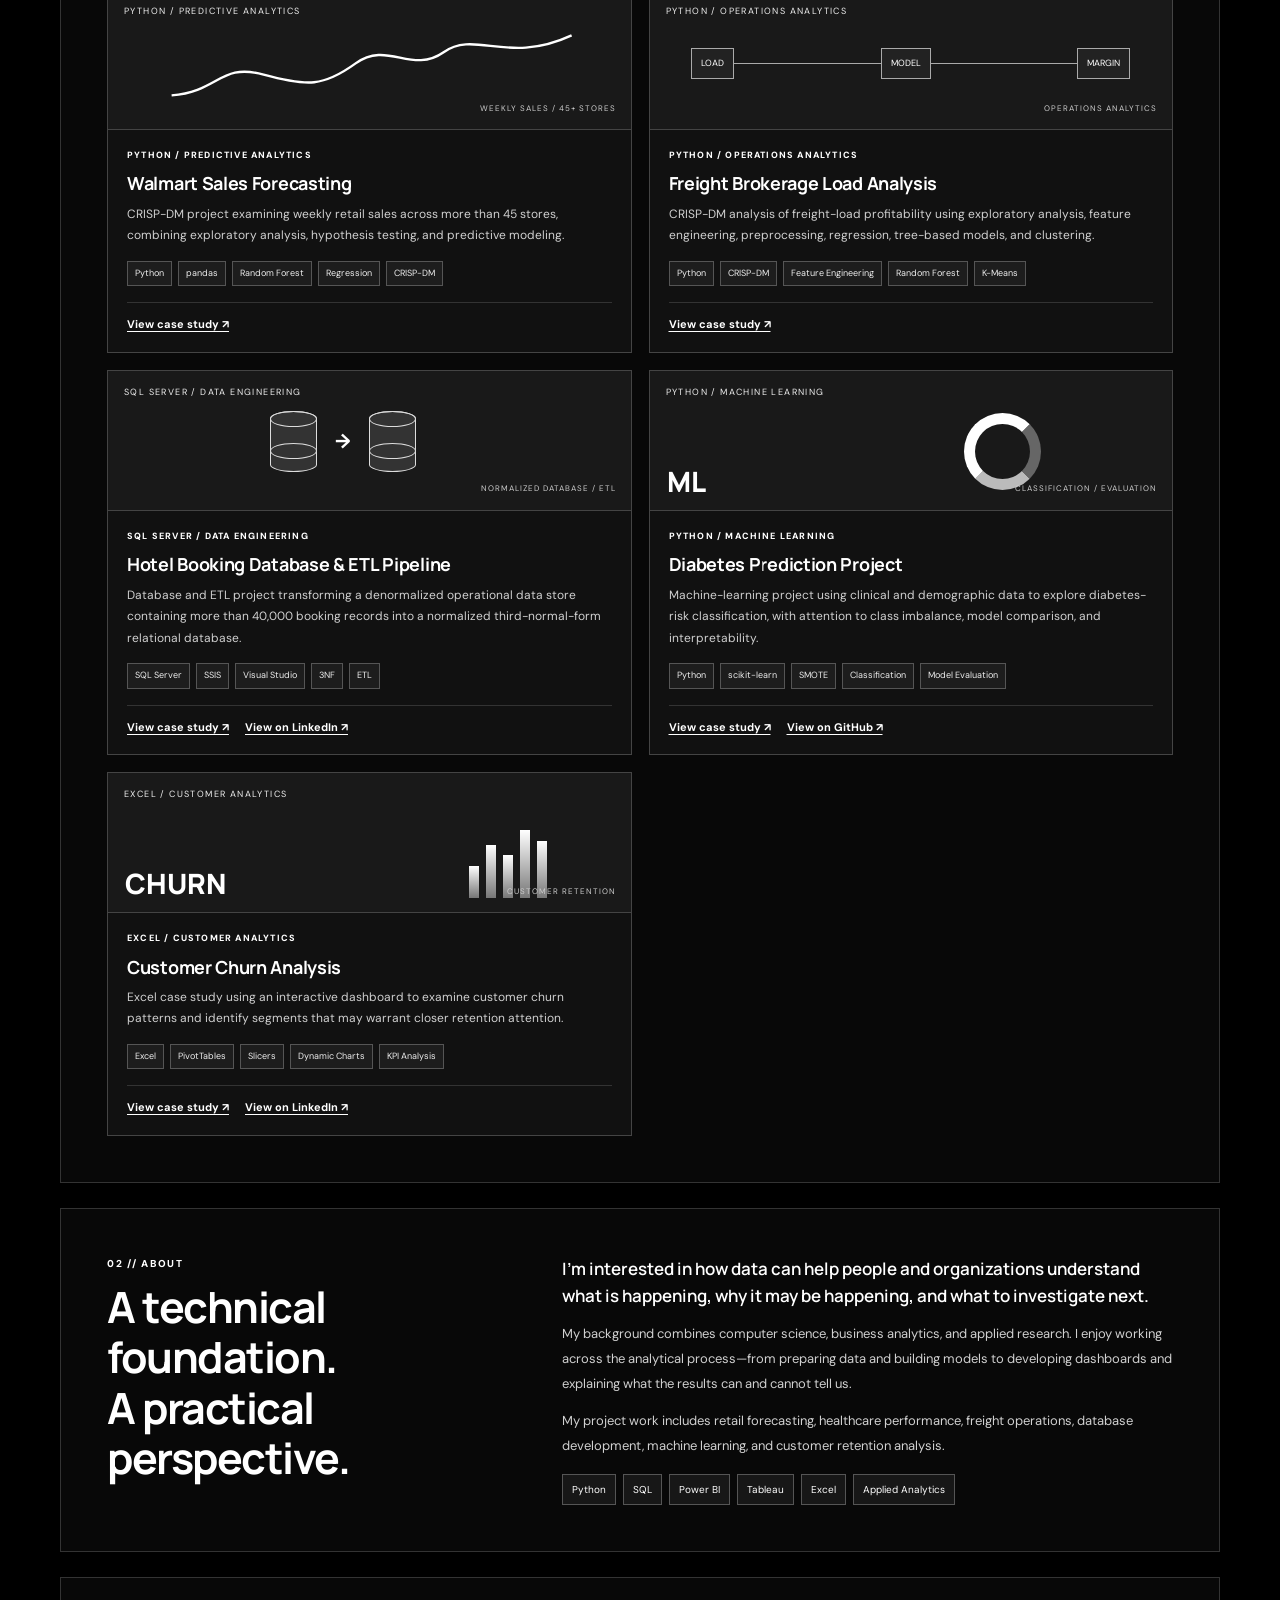
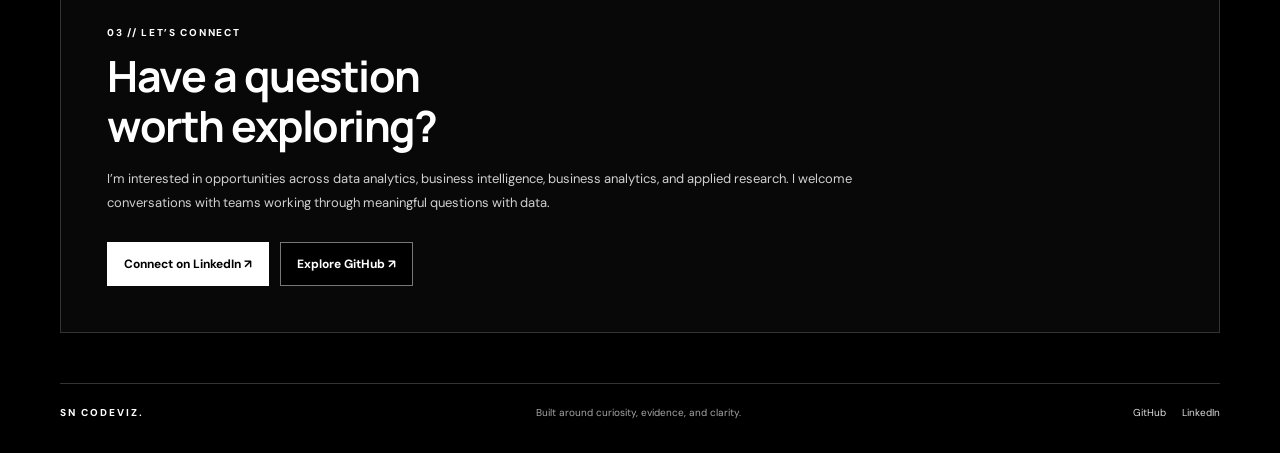
==== commit 6db0e17a: "Update portfolio with project case studies and healthcare dashboard" ====
--- a/index.html
+++ b/index.html
@@ -1,9 +1,599 @@
-<!doctype html><html lang="en"><head><meta charset="utf-8"><meta name="viewport" content="width=device-width, initial-scale=1"><meta name="description" content="SN CodeViz — Sheikh Nasher's analytics and applied research portfolio."><meta name="theme-color" content="#080a0f"><title>SN CodeViz | Sheikh Nasher</title><link rel="stylesheet" href="style.css"><script src="script.js" defer></script></head><body>
-<header class="site-header"><div class="container nav"><a class="brand" href="#top"><span class="brand-mark">SN</span><span>SN CODEVIZ.</span></a><button class="menu-toggle" aria-label="Toggle navigation" aria-expanded="false">☰</button><nav class="nav-links"><a href="#projects">Projects</a><a href="#about">About</a><a href="#contact" class="nav-cta">Contact ↗</a></nav></div></header>
-<main id="top"><section class="container hero"><div class="hero-copy"><div class="eyebrow"><span class="rule"></span> BUSINESS ANALYTICS · DATA · RESEARCH</div><p class="intro">Hello, I’m Sheikh Nasher.</p><h1>Turning complex data<br><span>into clear decisions.</span></h1><p class="hero-description">I explore business and real-world questions through data, analytical modeling, and clear communication. My work spans business intelligence, predictive analytics, data engineering, and applied research.</p><div class="actions"><a class="btn btn-primary" href="#projects">Explore selected projects ↓</a><a class="btn btn-secondary" href="https://github.com/sncodeviz" target="_blank" rel="noopener">GitHub profile ↗</a></div><div class="location-line"><i class="dot"></i> Boston, Massachusetts <i class="sep"></i> Open to analytics opportunities</div></div>
-<aside class="hero-aside"><div class="aside-top"><span>SN / ANALYTICAL PRACTICE</span><span class="status">ACTIVE</span></div><div><div class="aside-title">Question.<br>Evidence.<br><span>Insight.</span></div><p>From a business question to an evidence-led interpretation.</p></div><div class="process"><div><b>01</b><span>Explore</span></div><div><b>02</b><span>Model</span></div><div><b>03</b><span>Interpret</span></div><div><b>04</b><span>Communicate</span></div></div><div class="aside-bottom"><span>PYTHON · SQL · BI</span><span>INSIGHT → IMPACT</span></div></aside></section>
-<section class="container metrics"><div class="metric"><strong>7</strong><span>Featured analytics projects</span></div><div class="metric"><strong>6.4K+</strong><span>Walmart sales records analyzed</span></div><div class="metric"><strong>40K+</strong><span>Hotel booking records structured</span></div><div class="metric"><strong>0.93</strong><span>Walmart Random Forest R²</span></div></section>
-<section class="container section" id="projects"><div class="section-heading"><div><div class="eyebrow">01 // SELECTED WORK</div><h2>Projects built around<br><span class="accent">real analytical questions.</span></h2></div><a class="text-link" href="https://github.com/sncodeviz?tab=repositories" target="_blank" rel="noopener">Browse all repositories ↗</a></div><p class="section-intro">A focused collection of business intelligence, predictive modeling, data engineering, and customer analytics projects. Open a case study to see the question, approach, findings, and limitations behind the work.</p><div class="project-grid"><article class="project-card"><div class="project-art art-health"><div class="art-label">POWER BI / HEALTHCARE ANALYTICS</div><b class="art-number">3,567</b><div class="art-bars"><i style="height:54%"></i><i style="height:74%"></i><i style="height:63%"></i><i style="height:90%"></i><i style="height:69%"></i><i style="height:100%"></i></div><span class="art-caption">CMS HOSPITAL DATA</span></div><div class="card-body"><div class="card-kicker">POWER BI / HEALTHCARE ANALYTICS</div><h3>Healthcare Performance & Patient Experience Analytics</h3><p>CMS hospital-data dashboard examining ratings, quality, safety, readmissions, patient experience, ownership, and hospital type.</p><div class="tags"><span>Power BI</span><span>Power Query</span><span>DAX</span><span>CMS Hospital Data</span></div><div class="card-footer"><a class="primary-link" href="projects/healthcare-performance.html">View case study ↗</a><a href="https://www.linkedin.com/in/sheikhabunasher/details/projects/" target="_blank" rel="noopener">[('healthcare-overview.png', 'Executive Overview'), ('healthcare-quality-safety.png', 'Quality & Safety'), ('healthcare-patient-experience.png', 'Patient Experience'), ('healthcare-ownership-type.png', 'Ownership & Hospital Type')] ↗</a></div></div></article><article class="project-card"><div class="project-art art-tableau"><div class="art-label">TABLEAU / BUSINESS INTELLIGENCE</div><div class="art-circle"></div><div class="art-bars"><i style="height:40%"></i><i style="height:65%"></i><i style="height:52%"></i><i style="height:88%"></i><i style="height:74%"></i></div><span class="art-caption">INTERACTIVE DASHBOARD</span></div><div class="card-body"><div class="card-kicker">TABLEAU / BUSINESS INTELLIGENCE</div><h3>Superstore Sales Analytics</h3><p>Interactive Tableau dashboard exploring sales by product category, region, and customer segment, with KPI summaries, trend analysis, forecasting, and shipping-efficiency views.</p><div class="tags"><span>Tableau</span><span>Dashboard Design</span><span>KPI Analysis</span><span>Forecasting</span></div><div class="card-footer"><a class="primary-link" href="projects/superstore-sales.html">View case study ↗</a><a href="https://public.tableau.com/app/profile/sheikh.nasher/viz/SuperstoreSalesAnalysis_17516601112630/UncoveringSalesInsights" target="_blank" rel="noopener">[] ↗</a></div></div></article><article class="project-card"><div class="project-art art-walmart"><div class="art-label">PYTHON / PREDICTIVE ANALYTICS</div><div class="art-line"><svg viewBox="0 0 500 100"><path d="M0 83 C60 78 60 42 115 57 S190 72 230 43 S300 57 340 29 S420 45 500 8" fill="none" stroke="#a9c9ff" stroke-width="3"/></svg></div><span class="art-caption">WEEKLY SALES / 45+ STORES</span></div><div class="card-body"><div class="card-kicker">PYTHON / PREDICTIVE ANALYTICS</div><h3>Walmart Sales Forecasting</h3><p>CRISP-DM project examining weekly retail sales across more than 45 stores, combining exploratory analysis, hypothesis testing, and predictive modeling.</p><div class="tags"><span>Python</span><span>pandas</span><span>Random Forest</span><span>Regression</span><span>CRISP-DM</span></div><div class="card-footer"><a class="primary-link" href="projects/walmart-sales.html">View case study ↗</a></div></div></article><article class="project-card"><div class="project-art art-freight"><div class="art-label">PYTHON / OPERATIONS ANALYTICS</div><div class="art-nodes"><span>LOAD</span><i></i><span>MODEL</span><i></i><span>MARGIN</span></div><span class="art-caption">OPERATIONS ANALYTICS</span></div><div class="card-body"><div class="card-kicker">PYTHON / OPERATIONS ANALYTICS</div><h3>Freight Brokerage Load Analysis</h3><p>CRISP-DM analysis of freight-load profitability using exploratory analysis, feature engineering, preprocessing, regression, tree-based models, and clustering.</p><div class="tags"><span>Python</span><span>CRISP-DM</span><span>Feature Engineering</span><span>Random Forest</span><span>K-Means</span></div><div class="card-footer"><a class="primary-link" href="projects/freight-load-analysis.html">View case study ↗</a></div></div></article><article class="project-card"><div class="project-art art-hotel"><div class="art-label">SQL SERVER / DATA ENGINEERING</div><div class="art-db"><span></span><b>→</b><span></span></div><span class="art-caption">NORMALIZED DATABASE / ETL</span></div><div class="card-body"><div class="card-kicker">SQL SERVER / DATA ENGINEERING</div><h3>Hotel Booking Database & ETL Pipeline</h3><p>Database and ETL project transforming a denormalized operational data store containing more than 40,000 booking records into a normalized third-normal-form relational database.</p><div class="tags"><span>SQL Server</span><span>SSIS</span><span>Visual Studio</span><span>3NF</span><span>ETL</span></div><div class="card-footer"><a class="primary-link" href="projects/hotel-booking-etl.html">View case study ↗</a><a href="https://www.linkedin.com/in/sheikhabunasher/details/projects/" target="_blank" rel="noopener">[] ↗</a></div></div></article><article class="project-card"><div class="project-art art-diabetes"><div class="art-label">PYTHON / MACHINE LEARNING</div><div class="art-circle"></div><b class="art-number">ML</b><span class="art-caption">CLASSIFICATION / EVALUATION</span></div><div class="card-body"><div class="card-kicker">PYTHON / MACHINE LEARNING</div><h3>Diabetes Prediction Project</h3><p>Machine-learning project using clinical and demographic data to explore diabetes-risk classification, with attention to class imbalance, model comparison, and interpretability.</p><div class="tags"><span>Python</span><span>scikit-learn</span><span>SMOTE</span><span>Classification</span><span>Model Evaluation</span></div><div class="card-footer"><a class="primary-link" href="projects/diabetes-prediction.html">View case study ↗</a><a href="https://github.com/sncodeviz/diabetes-prediction-ml-project/tree/main" target="_blank" rel="noopener">[] ↗</a></div></div></article><article class="project-card"><div class="project-art art-churn"><div class="art-label">EXCEL / CUSTOMER ANALYTICS</div><b class="art-number">CHURN</b><div class="art-bars"><i style="height:42%"></i><i style="height:68%"></i><i style="height:55%"></i><i style="height:88%"></i><i style="height:73%"></i></div><span class="art-caption">CUSTOMER RETENTION</span></div><div class="card-body"><div class="card-kicker">EXCEL / CUSTOMER ANALYTICS</div><h3>Customer Churn Analysis</h3><p>Excel case study using an interactive dashboard to examine customer churn patterns and identify segments that may warrant closer retention attention.</p><div class="tags"><span>Excel</span><span>PivotTables</span><span>Slicers</span><span>Dynamic Charts</span><span>KPI Analysis</span></div><div class="card-footer"><a class="primary-link" href="projects/customer-churn.html">View case study ↗</a><a href="https://www.linkedin.com/in/sheikhabunasher/details/projects/" target="_blank" rel="noopener">[] ↗</a></div></div></article></div></section>
-<section class="container section" id="about"><div class="about-grid"><div><div class="eyebrow">02 // ABOUT</div><h2 class="about-title">A technical foundation.<br><span class="accent">A practical perspective.</span></h2></div><div class="about-copy"><p class="lead">I’m interested in how data can help people and organizations understand what is happening, why it may be happening, and what to investigate next.</p><p>My background combines computer science, business analytics, and applied research. I enjoy working across the analytical process—from preparing data and building models to developing dashboards and explaining what the results can and cannot tell us.</p><p>My project work includes retail forecasting, healthcare performance, freight operations, database development, machine learning, and customer retention analysis.</p><div class="about-pills"><span>Python</span><span>SQL</span><span>Power BI</span><span>Tableau</span><span>Excel</span><span>Applied Analytics</span></div></div></div></section>
-<section class="container section" id="contact"><div class="section-heading"><div><div class="eyebrow">03 // LET’S CONNECT</div><h2>Have a question<br><span class="accent">worth exploring?</span></h2></div></div><p class="section-intro">I’m interested in opportunities across data analytics, business intelligence, business analytics, and applied research. I welcome conversations with teams working through meaningful questions with data.</p><div class="actions"><a class="btn btn-primary" href="https://www.linkedin.com/in/sheikhabunasher" target="_blank" rel="noopener">Connect on LinkedIn ↗</a><a class="btn btn-secondary" href="https://github.com/sncodeviz" target="_blank" rel="noopener">Explore GitHub ↗</a></div></section></main>
-<footer class="site-footer"><div class="container footer-row"><a class="footer-brand" href="#top">SN CODEVIZ.</a><span>Built around curiosity, evidence, and clarity.</span><div class="footer-links"><a href="https://github.com/sncodeviz" target="_blank" rel="noopener">GitHub</a><a href="https://www.linkedin.com/in/sheikhabunasher" target="_blank" rel="noopener">LinkedIn</a></div></div></footer></body></html>+
+<!doctype html>
+<html lang="en">
+<head>
+    <meta charset="utf-8">
+    <meta name="viewport" content="width=device-width, initial-scale=1">
+    <meta name="description" content="SN CodeViz — Sheikh Nasher's analytics and applied research portfolio.">
+    <meta name="theme-color" content="#080a0f">
+    <title>SN CodeViz | Sheikh Nasher</title>
+    <link rel="stylesheet" href="style.css">
+    <script src="script.js" defer></script>
+</head>
+
+<body>
+
+<header class="site-header">
+    <div class="container nav">
+        <a class="brand" href="#top">
+            <span class="brand-mark">SN</span>
+            <span>SN CODEVIZ</span>
+        </a>
+
+        <button class="menu-toggle" aria-label="Toggle navigation" aria-expanded="false">☰</button>
+
+        <nav class="nav-links">
+            <a href="#projects">Projects</a>
+            <a href="#about">About</a>
+            <a href="#contact" class="nav-cta">Contact ↗</a>
+        </nav>
+    </div>
+</header>
+
+<main id="top">
+
+    <!-- HERO SECTION -->
+    <section class="container hero">
+
+        <div class="hero-copy">
+            <div class="eyebrow">
+                <span class="rule"></span>
+                BUSINESS ANALYTICS · DATA · RESEARCH
+            </div>
+
+            <p class="intro">Hello, I’m Sheikh Nasher.</p>
+
+            <h1>
+                Turning complex data<br>
+                <span>into clear decisions.</span>
+            </h1>
+
+            <p class="hero-description">
+                I explore business and real-world questions through data,
+                analytical modeling, and clear communication. My work spans
+                business intelligence, predictive analytics, data engineering,
+                and applied research.
+            </p>
+
+            <div class="actions">
+                <a class="btn btn-primary" href="#projects">Explore selected projects ↓</a>
+                <a class="btn btn-secondary" href="https://github.com/sncodeviz" target="_blank" rel="noopener">GitHub profile ↗</a>
+            </div>
+
+            <div class="location-line">
+                <i class="dot"></i>
+                Boston, Massachusetts
+                <i class="sep"></i>
+                Open to analytics opportunities
+            </div>
+        </div>
+
+        <aside class="hero-aside">
+            <div class="aside-top">
+                <span>SN / ANALYTICAL PRACTICE</span>
+                <span class="status">ACTIVE</span>
+            </div>
+
+            <div>
+                <div class="aside-title">
+                    Question.<br>
+                    Evidence.<br>
+                    <span>Insight.</span>
+                </div>
+                <p>From a business question to an evidence-led interpretation.</p>
+            </div>
+
+            <div class="process">
+                <div><b>01</b><span>Explore</span></div>
+                <div><b>02</b><span>Model</span></div>
+                <div><b>03</b><span>Interpret</span></div>
+                <div><b>04</b><span>Communicate</span></div>
+            </div>
+
+            <div class="aside-bottom">
+                <span>PYTHON · SQL · BI</span>
+                <span>INSIGHT → IMPACT</span>
+            </div>
+        </aside>
+
+    </section>
+
+
+    <!-- PORTFOLIO METRICS -->
+    <section class="container metrics">
+        <div class="metric">
+            <strong>7</strong>
+            <span>Featured analytics projects</span>
+        </div>
+
+        <div class="metric">
+            <strong>6.4K+</strong>
+            <span>Walmart sales records analyzed</span>
+        </div>
+
+        <div class="metric">
+            <strong>40K+</strong>
+            <span>Hotel booking records structured</span>
+        </div>
+
+        <div class="metric">
+            <strong>0.93</strong>
+            <span>Walmart Random Forest R²</span>
+        </div>
+    </section>
+
+
+    <!-- PROJECTS SECTION -->
+    <section class="container section" id="projects">
+
+        <div class="section-heading">
+            <div>
+                <div class="eyebrow">01 // SELECTED WORK</div>
+                <h2>
+                    Projects built around<br>
+                    <span class="accent">real analytical questions.</span>
+                </h2>
+            </div>
+
+            <a class="text-link" href="https://github.com/sncodeviz?tab=repositories" target="_blank" rel="noopener">
+                Browse all repositories ↗
+            </a>
+        </div>
+
+        <p class="section-intro">
+            A focused collection of business intelligence, predictive modeling,
+            data engineering, and customer analytics projects. Open a case study
+            to see the question, approach, findings, and limitations behind the work.
+        </p>
+
+        <div class="project-grid">
+
+
+            <!-- PROJECT 1: HEALTHCARE -->
+            <article class="project-card">
+
+                <div class="project-art art-health">
+                    <img src="assets/healthcare-overview.png"
+                         alt="Executive Overview Power BI dashboard preview"
+                         loading="lazy">
+                </div>
+
+                <div class="card-body">
+                    <div class="card-kicker">POWER BI / HEALTHCARE ANALYTICS</div>
+
+                    <h3>Healthcare Performance & Patient Experience Analytics</h3>
+
+                    <p>
+                        CMS hospital-data dashboard examining ratings, quality,
+                        safety, readmissions, patient experience, ownership,
+                        and hospital type.
+                    </p>
+
+                    <div class="tags">
+                        <span>Power BI</span>
+                        <span>Power Query</span>
+                        <span>DAX</span>
+                        <span>CMS Hospital Data</span>
+                    </div>
+
+                    <div class="card-footer">
+                        <a class="primary-link" href="projects/healthcare-performance.html">
+                            View case study ↗
+                        </a>
+
+                        <a href="https://www.linkedin.com/in/sheikhabunasher/details/projects/"
+                           target="_blank" rel="noopener">
+                            View on LinkedIn ↗
+                        </a>
+                    </div>
+                </div>
+
+            </article>
+
+
+            <!-- PROJECT 2: TABLEAU SUPERSTORE -->
+            <article class="project-card">
+
+                <div class="project-art art-tableau">
+                    <div class="art-label">TABLEAU / BUSINESS INTELLIGENCE</div>
+
+                    <div class="art-circle"></div>
+
+                    <div class="art-bars">
+                        <i style="height:40%"></i>
+                        <i style="height:65%"></i>
+                        <i style="height:52%"></i>
+                        <i style="height:88%"></i>
+                        <i style="height:74%"></i>
+                    </div>
+
+                    <span class="art-caption">INTERACTIVE DASHBOARD</span>
+                </div>
+
+                <div class="card-body">
+                    <div class="card-kicker">TABLEAU / BUSINESS INTELLIGENCE</div>
+
+                    <h3>Superstore Sales Analytics</h3>
+
+                    <p>
+                        Interactive Tableau dashboard exploring sales by product
+                        category, region, and customer segment, with KPI summaries,
+                        trend analysis, forecasting, and shipping-efficiency views.
+                    </p>
+
+                    <div class="tags">
+                        <span>Tableau</span>
+                        <span>Dashboard Design</span>
+                        <span>KPI Analysis</span>
+                        <span>Forecasting</span>
+                    </div>
+
+                    <div class="card-footer">
+                        <a class="primary-link"
+                           href="https://public.tableau.com/app/profile/sheikh.nasher/viz/SuperstoreSalesAnalysis_17516601112630/UncoveringSalesInsights"
+                           target="_blank"
+                           rel="noopener">
+                            Explore Interactive Dashboard ↗
+                        </a>
+                    </div>
+                </div>
+
+            </article>
+
+
+            <!-- PROJECT 3: WALMART -->
+            <article class="project-card">
+
+                <div class="project-art art-walmart">
+                    <div class="art-label">PYTHON / PREDICTIVE ANALYTICS</div>
+
+                    <div class="art-line">
+                        <svg viewBox="0 0 500 100">
+                            <path d="M0 83 C60 78 60 42 115 57 S190 72 230 43 S300 57 340 29 S420 45 500 8"
+                                  fill="none"
+                                  stroke="#a9c9ff"
+                                  stroke-width="3"/>
+                        </svg>
+                    </div>
+
+                    <span class="art-caption">WEEKLY SALES / 45+ STORES</span>
+                </div>
+
+                <div class="card-body">
+                    <div class="card-kicker">PYTHON / PREDICTIVE ANALYTICS</div>
+
+                    <h3>Walmart Sales Forecasting</h3>
+
+                    <p>
+                        CRISP-DM project examining weekly retail sales across
+                        more than 45 stores, combining exploratory analysis,
+                        hypothesis testing, and predictive modeling.
+                    </p>
+
+                    <div class="tags">
+                        <span>Python</span>
+                        <span>pandas</span>
+                        <span>Random Forest</span>
+                        <span>Regression</span>
+                        <span>CRISP-DM</span>
+                    </div>
+
+                    <div class="card-footer">
+                        <a class="primary-link" href="projects/walmart-sales.html">
+                            View case study ↗
+                        </a>
+                    </div>
+                </div>
+
+            </article>
+
+
+            <!-- PROJECT 4: FREIGHT -->
+            <article class="project-card">
+
+                <div class="project-art art-freight">
+                    <div class="art-label">PYTHON / OPERATIONS ANALYTICS</div>
+
+                    <div class="art-nodes">
+                        <span>LOAD</span>
+                        <i></i>
+                        <span>MODEL</span>
+                        <i></i>
+                        <span>MARGIN</span>
+                    </div>
+
+                    <span class="art-caption">OPERATIONS ANALYTICS</span>
+                </div>
+
+                <div class="card-body">
+                    <div class="card-kicker">PYTHON / OPERATIONS ANALYTICS</div>
+
+                    <h3>Freight Brokerage Load Analysis</h3>
+
+                    <p>
+                        CRISP-DM analysis of freight-load profitability using
+                        exploratory analysis, feature engineering, preprocessing,
+                        regression, tree-based models, and clustering.
+                    </p>
+
+                    <div class="tags">
+                        <span>Python</span>
+                        <span>CRISP-DM</span>
+                        <span>Feature Engineering</span>
+                        <span>Random Forest</span>
+                        <span>K-Means</span>
+                    </div>
+
+                    <div class="card-footer">
+                        <a class="primary-link" href="projects/freight-load-analysis.html">
+                            View case study ↗
+                        </a>
+                    </div>
+                </div>
+
+            </article>
+
+
+            <!-- PROJECT 5: HOTEL DATABASE -->
+            <article class="project-card">
+
+                <div class="project-art art-hotel">
+                    <div class="art-label">SQL SERVER / DATA ENGINEERING</div>
+
+                    <div class="art-db">
+                        <span></span>
+                        <b>→</b>
+                        <span></span>
+                    </div>
+
+                    <span class="art-caption">NORMALIZED DATABASE / ETL</span>
+                </div>
+
+                <div class="card-body">
+                    <div class="card-kicker">SQL SERVER / DATA ENGINEERING</div>
+
+                    <h3>Hotel Booking Database & ETL Pipeline</h3>
+
+                    <p>
+                        Database and ETL project transforming a denormalized
+                        operational data store containing more than 40,000 booking
+                        records into a normalized third-normal-form relational database.
+                    </p>
+
+                    <div class="tags">
+                        <span>SQL Server</span>
+                        <span>SSIS</span>
+                        <span>Visual Studio</span>
+                        <span>3NF</span>
+                        <span>ETL</span>
+                    </div>
+
+                    <div class="card-footer">
+                        <a class="primary-link" href="projects/hotel-booking-etl.html">
+                            View case study ↗
+                        </a>
+
+                        <a href="https://www.linkedin.com/in/sheikhabunasher/details/projects/"
+                           target="_blank" rel="noopener">
+                            View on LinkedIn ↗
+                        </a>
+                    </div>
+                </div>
+
+            </article>
+
+
+            <!-- PROJECT 6: DIABETES -->
+            <article class="project-card">
+
+                <div class="project-art art-diabetes">
+                    <div class="art-label">PYTHON / MACHINE LEARNING</div>
+
+                    <div class="art-circle"></div>
+
+                    <b class="art-number">ML</b>
+
+                    <span class="art-caption">CLASSIFICATION / EVALUATION</span>
+                </div>
+
+                <div class="card-body">
+                    <div class="card-kicker">PYTHON / MACHINE LEARNING</div>
+
+                    <h3>Diabetes Prediction Project</h3>
+
+                    <p>
+                        Machine-learning project using clinical and demographic
+                        data to explore diabetes-risk classification, with attention
+                        to class imbalance, model comparison, and interpretability.
+                    </p>
+
+                    <div class="tags">
+                        <span>Python</span>
+                        <span>scikit-learn</span>
+                        <span>SMOTE</span>
+                        <span>Classification</span>
+                        <span>Model Evaluation</span>
+                    </div>
+
+                    <div class="card-footer">
+                        <a class="primary-link" href="projects/diabetes-prediction.html">
+                            View case study ↗
+                        </a>
+
+                        <a href="https://github.com/sncodeviz/diabetes-prediction-ml-project/tree/main"
+                           target="_blank" rel="noopener">
+                            View on GitHub ↗
+                        </a>
+                    </div>
+                </div>
+
+            </article>
+
+
+            <!-- PROJECT 7: CUSTOMER CHURN -->
+            <article class="project-card">
+
+                <div class="project-art art-churn">
+                    <div class="art-label">EXCEL / CUSTOMER ANALYTICS</div>
+
+                    <b class="art-number">CHURN</b>
+
+                    <div class="art-bars">
+                        <i style="height:42%"></i>
+                        <i style="height:68%"></i>
+                        <i style="height:55%"></i>
+                        <i style="height:88%"></i>
+                        <i style="height:73%"></i>
+                    </div>
+
+                    <span class="art-caption">CUSTOMER RETENTION</span>
+                </div>
+
+                <div class="card-body">
+                    <div class="card-kicker">EXCEL / CUSTOMER ANALYTICS</div>
+
+                    <h3>Customer Churn Analysis</h3>
+
+                    <p>
+                        Excel case study using an interactive dashboard to examine
+                        customer churn patterns and identify segments that may
+                        warrant closer retention attention.
+                    </p>
+
+                    <div class="tags">
+                        <span>Excel</span>
+                        <span>PivotTables</span>
+                        <span>Slicers</span>
+                        <span>Dynamic Charts</span>
+                        <span>KPI Analysis</span>
+                    </div>
+
+                    <div class="card-footer">
+                        <a class="primary-link" href="projects/customer-churn.html">
+                            View case study ↗
+                        </a>
+
+                        <a href="https://www.linkedin.com/in/sheikhabunasher/details/projects/"
+                           target="_blank" rel="noopener">
+                            View on LinkedIn ↗
+                        </a>
+                    </div>
+                </div>
+
+            </article>
+
+        </div>
+    </section>
+
+
+    <!-- ABOUT SECTION -->
+    <section class="container section" id="about">
+
+        <div class="about-grid">
+
+            <div>
+                <div class="eyebrow">02 // ABOUT</div>
+
+                <h2 class="about-title">
+                    A technical foundation.<br>
+                    <span class="accent">A practical perspective.</span>
+                </h2>
+            </div>
+
+            <div class="about-copy">
+
+                <p class="lead">
+                    I’m interested in how data can help people and organizations
+                    understand what is happening, why it may be happening,
+                    and what to investigate next.
+                </p>
+
+                <p>
+                    My background combines computer science, business analytics,
+                    and applied research. I enjoy working across the analytical
+                    process—from preparing data and building models to developing
+                    dashboards and explaining what the results can and cannot tell us.
+                </p>
+
+                <p>
+                    My project work includes retail forecasting, healthcare performance,
+                    freight operations, database development, machine learning,
+                    and customer retention analysis.
+                </p>
+
+                <div class="about-pills">
+                    <span>Python</span>
+                    <span>SQL</span>
+                    <span>Power BI</span>
+                    <span>Tableau</span>
+                    <span>Excel</span>
+                    <span>Applied Analytics</span>
+                </div>
+
+            </div>
+        </div>
+    </section>
+
+
+    <!-- CONTACT SECTION -->
+    <section class="container section" id="contact">
+
+        <div class="section-heading">
+            <div>
+                <div class="eyebrow">03 // LET’S CONNECT</div>
+
+                <h2>
+                    Have a question<br>
+                    <span class="accent">worth exploring?</span>
+                </h2>
+            </div>
+        </div>
+
+        <p class="section-intro">
+            I’m interested in opportunities across data analytics,
+            business intelligence, business analytics, and applied research.
+            I welcome conversations with teams working through meaningful
+            questions with data.
+        </p>
+
+        <div class="actions">
+            <a class="btn btn-primary"
+               href="https://www.linkedin.com/in/sheikhabunasher"
+               target="_blank" rel="noopener">
+                Connect on LinkedIn ↗
+            </a>
+
+            <a class="btn btn-secondary"
+               href="https://github.com/sncodeviz"
+               target="_blank" rel="noopener">
+                Explore GitHub ↗
+            </a>
+        </div>
+
+    </section>
+
+</main>
+
+
+<!-- FOOTER -->
+<footer class="site-footer">
+
+    <div class="container footer-row">
+
+        <a class="footer-brand" href="#top">
+            SN CODEVIZ.
+        </a>
+
+        <span>Built around curiosity, evidence, and clarity.</span>
+
+        <div class="footer-links">
+            <a href="https://github.com/sncodeviz" target="_blank" rel="noopener">GitHub</a>
+            <a href="https://www.linkedin.com/in/sheikhabunasher" target="_blank" rel="noopener">LinkedIn</a>
+        </div>
+
+    </div>
+
+</footer>
+
+</body>
+</html>
--- a/style.css
+++ b/style.css
@@ -1,17 +1,137 @@
 @import url('https://fonts.googleapis.com/css2?family=DM+Sans:wght@400;500;600;700&family=Manrope:wght@500;600;700;800&display=swap');
-:root{--bg:#080a0f;--panel:#101722;--card:#151e2c;--line:#303d52;--text:#f7f8fb;--muted:#c1c8d3;--soft:#929eaf;--blue:#91baff;--max:1160px}
-*{box-sizing:border-box}html{scroll-behavior:smooth;scroll-padding-top:85px}body{margin:0;background:var(--bg);color:var(--text);font:15px/1.7 "DM Sans",Arial,sans-serif;-webkit-font-smoothing:antialiased}a{color:inherit;text-decoration:none}a:hover{color:var(--blue)}img{max-width:100%;display:block}.container{width:min(var(--max),calc(100% - 48px));margin-inline:auto}h1,h2,h3{font-family:Manrope,sans-serif}
-.site-header{height:70px;position:sticky;top:0;z-index:20;background:rgba(8,10,15,.96);backdrop-filter:blur(14px);border-bottom:1px solid #ffffff19}.nav{height:100%;display:flex;align-items:center;justify-content:space-between;gap:20px}.brand{display:flex;align-items:center;gap:10px;font-size:12px;font-weight:800;letter-spacing:2px}.brand-mark{width:34px;height:34px;border:1px solid #627b9f;border-radius:7px;display:grid;place-items:center;color:var(--blue);font:800 12px Manrope}.nav-links{display:flex;align-items:center;gap:26px;color:var(--muted);font-size:12px}.nav-cta{border:1px solid #526783;border-radius:6px;padding:8px 13px;color:var(--text)}.menu-toggle{display:none;background:none;border:0;color:white;font-size:23px}
-.eyebrow{font-size:10px;letter-spacing:1.7px;font-weight:800;color:var(--blue);text-transform:uppercase}.rule{display:inline-block;width:22px;height:1px;background:var(--blue);vertical-align:middle;margin-right:8px}
-.hero{margin-top:28px;margin-bottom:19px;padding:clamp(30px,5vw,60px);min-height:450px;display:grid;grid-template-columns:1.1fr .9fr;align-items:center;gap:55px;border:1px solid var(--line);border-radius:16px;background:radial-gradient(ellipse at 90% 0%,#26395766,transparent 38%),linear-gradient(135deg,#121b29,#0d121b 76%)}
-.intro{margin:22px 0 8px;color:var(--muted);font-size:14px}.hero h1{font-size:clamp(42px,5.5vw,67px);line-height:1.08;letter-spacing:-2.5px;margin:0;font-weight:800}.hero h1 span,.accent{color:var(--blue)}.hero-description{max-width:610px;color:var(--muted);font-size:14px;line-height:1.9;margin:20px 0 0}.actions{display:flex;flex-wrap:wrap;gap:11px;margin-top:24px}.btn{display:inline-flex;align-items:center;gap:12px;padding:11px 16px;border-radius:6px;font-size:12px;font-weight:700;border:1px solid transparent}.btn-primary{background:var(--blue);color:#08111d}.btn-primary:hover{background:#c2d8ff;color:#08111d}.btn-secondary{border-color:#586d8b;background:#ffffff08;color:white}.location-line{display:flex;align-items:center;gap:10px;flex-wrap:wrap;color:var(--soft);font-size:11px;margin-top:27px}.dot{width:6px;height:6px;border-radius:50%;background:var(--blue)}.sep{width:3px;height:3px;border-radius:50%;background:#718096}
-.hero-aside{min-height:290px;padding:22px 24px;border:1px solid #40536e;border-radius:11px;background:linear-gradient(145deg,#1b293e,#111a28);display:flex;flex-direction:column;justify-content:space-between}.aside-top,.aside-bottom{display:flex;justify-content:space-between;gap:10px;color:#c4cede;font-size:9px;letter-spacing:1.2px}.status:before{content:"";display:inline-block;width:6px;height:6px;border-radius:50%;background:#9fc1ff;margin-right:7px}.aside-title{font:800 clamp(30px,3.2vw,39px)/1.15 Manrope;letter-spacing:-1px;margin:33px 0 9px}.aside-title span{color:var(--blue)}.hero-aside p{font-size:12px;color:var(--muted);margin:0}.process{display:grid;grid-template-columns:repeat(4,1fr);gap:8px;padding:17px 0 14px;margin-top:20px;border-block:1px solid #ffffff20}.process div{display:flex;flex-direction:column;gap:3px}.process b{font-size:9px;color:var(--blue)}.process span{font-size:10px}
-.metrics{display:grid;grid-template-columns:repeat(4,1fr);gap:10px;margin-bottom:27px;padding:18px 20px;border:1px solid var(--line);border-radius:10px;background:#101722}.metric{display:flex;justify-content:center;align-items:center;gap:11px;padding:4px 10px;border-right:1px solid #ffffff1b}.metric:last-child{border:0}.metric strong{font:800 clamp(20px,2.2vw,26px) Manrope;white-space:nowrap}.metric span{max-width:120px;color:var(--muted);font-size:10px;line-height:1.4}
-.section{margin:25px auto;padding:clamp(26px,4vw,46px);border:1px solid var(--line);border-radius:13px;background:linear-gradient(145deg,#111925,#0d131d)}.section-heading{display:flex;justify-content:space-between;align-items:flex-end;gap:20px}.section h2{font-size:clamp(30px,4vw,43px);line-height:1.17;letter-spacing:-1.5px;margin:10px 0 0}.section-intro{max-width:780px;color:var(--muted);font-size:13px;line-height:1.85;margin:16px 0 26px}.text-link{color:var(--blue);font-size:11px;font-weight:700;white-space:nowrap}
-.project-grid{display:grid;grid-template-columns:repeat(2,minmax(0,1fr));gap:17px}.project-card{min-width:0;overflow:hidden;display:flex;flex-direction:column;border:1px solid #35445b;border-radius:10px;background:var(--card);transition:.2s}.project-card:hover{transform:translateY(-3px);border-color:#7895bd;box-shadow:0 14px 32px #0005}.project-art{height:140px;position:relative;overflow:hidden;padding:14px 16px;background:linear-gradient(130deg,#243650,#141e2d)}.art-label{font-size:9px;letter-spacing:1.4px;color:#e1e8f2}.art-number{position:absolute;left:17px;bottom:10px;font:800 28px Manrope}.art-caption{position:absolute;right:15px;bottom:14px;font-size:8px;letter-spacing:1px;color:#d0d9e7}.art-bars{position:absolute;right:16%;bottom:14px;height:78px;display:flex;align-items:end;gap:7px}.art-bars i{width:10px;background:linear-gradient(#c2d8ff,#6589bd);border-radius:3px 3px 0 0}.art-circle{position:absolute;width:77px;height:77px;right:25%;top:42px;border:11px solid #a5c5f5;border-right-color:#526f9d;border-bottom-color:#d1e0f8;border-radius:50%}.art-line{position:absolute;left:10%;right:9%;bottom:20px;height:80px}.art-line svg{width:100%;height:100%}.art-nodes{position:absolute;left:8%;right:8%;top:58px;display:flex;align-items:center}.art-nodes span{padding:7px 9px;border:1px solid #8299bb;border-radius:5px;background:#1a2a40;font-size:9px}.art-nodes i{height:1px;flex:1;background:#9db9e3}.art-db{position:absolute;top:40px;left:31%;display:flex;align-items:center;gap:18px}.art-db span{height:61px;width:47px;border:1px solid #a6c5ef;border-radius:50%/12%;background:#243d5b;position:relative}.art-db span:before,.art-db span:after{content:"";position:absolute;left:-1px;right:-1px;height:14px;border:1px solid #a6c5ef;border-radius:50%}.art-db span:before{top:-1px}.art-db span:after{bottom:12px}.art-db b{font-size:20px;color:#d8e6fa}
-.card-body{padding:18px 19px;display:flex;flex-direction:column;flex:1}.card-kicker{font-size:9px;letter-spacing:1.2px;color:var(--blue);font-weight:800}.card-body h3{font-size:18px;line-height:1.35;margin:8px 0;letter-spacing:-.3px}.card-body p{font-size:12px;line-height:1.8;color:var(--muted);margin:0 0 14px}.tags{display:flex;flex-wrap:wrap;gap:6px;margin-bottom:16px}.tags span{font-size:9px;color:#e5ebf5;padding:4px 7px;border:1px solid #4a5b73;border-radius:4px;background:#1c2a3d}.card-footer{margin-top:auto;padding-top:12px;border-top:1px solid #ffffff1c;display:flex;flex-wrap:wrap;gap:9px 16px}.card-footer a{font-size:11px;font-weight:700;color:#e3eafa}.card-footer a.primary-link{color:var(--blue)}
-.about-grid{display:grid;grid-template-columns:.8fr 1.2fr;gap:48px}.about-title{font-size:clamp(29px,3.5vw,40px);line-height:1.2;letter-spacing:-1px;margin:10px 0}.about-copy{font-size:13px;line-height:1.9;color:var(--muted)}.about-copy p{margin:0 0 13px}.about-copy .lead{font:600 17px/1.6 Manrope;color:white}.about-pills{display:flex;flex-wrap:wrap;gap:7px;margin-top:15px}.about-pills span{font-size:10px;padding:5px 9px;border:1px solid #4b5c74;border-radius:5px;background:#1a2638;color:#edf2fa}
-.site-footer{padding:25px 0 32px;color:var(--soft);font-size:10px}.footer-row{display:flex;justify-content:space-between;align-items:center;gap:15px;border-top:1px solid #ffffff20;padding-top:20px}.footer-brand{font-weight:800;letter-spacing:2px;color:white}.footer-links{display:flex;gap:16px}.footer-links a{color:var(--muted)}
-.case-hero{margin-top:25px;padding:clamp(27px,4vw,46px);border:1px solid var(--line);border-radius:14px;background:radial-gradient(ellipse at 85% 10%,#354d7033,transparent 40%),#111925}.breadcrumb{font-size:10px;color:var(--soft);margin-bottom:18px}.breadcrumb a,.back-link{color:var(--blue)}.case-hero h1{font-size:clamp(34px,4.7vw,53px);line-height:1.14;letter-spacing:-1.7px;margin:11px 0}.case-hero p{max-width:790px;color:var(--muted);font-size:13px;line-height:1.9}.case-tags{display:flex;flex-wrap:wrap;gap:7px;margin-top:17px}.case-tags span{font-size:9px;padding:4px 8px;border:1px solid #4b5c74;border-radius:4px;background:#1a2638}.case-layout{display:grid;grid-template-columns:minmax(0,1fr) 245px;gap:17px;margin:17px auto 48px}.case-content{min-width:0;padding:clamp(21px,3vw,33px);border:1px solid var(--line);border-radius:11px;background:#101722}.case-content section{padding-bottom:22px;margin-bottom:22px;border-bottom:1px solid #ffffff1c}.case-content section:last-child{border:0;margin:0;padding:0}.case-content h2{font-size:21px;margin:0 0 9px}.case-content p,.case-content li{font-size:12px;line-height:1.9;color:var(--muted)}.case-content ul{padding-left:19px}.case-content li{margin:5px 0}.case-sidebar{align-self:start;position:sticky;top:90px;padding:19px;border:1px solid var(--line);border-radius:10px;background:#151e2c}.case-sidebar h3{font-size:13px;margin:0 0 9px}.case-sidebar p{font-size:11px;color:var(--muted)}.case-sidebar a{display:block;font-size:11px;color:var(--blue);margin:10px 0}.insight{padding:14px 16px;background:#1b2b41;border-left:3px solid var(--blue);border-radius:0 6px 6px 0}.insight p{margin:0}.gallery{display:grid;grid-template-columns:1fr 1fr;gap:12px;margin-top:16px}.gallery figure{margin:0;padding:8px;border:1px solid var(--line);border-radius:8px;background:#151e2c}.gallery img{width:100%;height:auto;border-radius:4px}.gallery figcaption{font-size:10px;color:var(--muted);padding:7px 3px 1px}.back-link{font-size:11px;font-weight:700}
+
+:root{
+  --black:#000000;
+  --black-soft:#080808;
+  --panel:#101010;
+  --panel-raised:#171717;
+  --line:#333333;
+  --line-soft:#242424;
+  --white:#ffffff;
+  --muted:#d0d0d0;
+  --soft:#a6a6a6;
+  --max:1160px;
+}
+*{box-sizing:border-box}
+html{scroll-behavior:smooth;scroll-padding-top:84px}
+body{margin:0;background:var(--black);color:var(--white);font:15px/1.7 "DM Sans",Arial,sans-serif;-webkit-font-smoothing:antialiased}
+a{color:var(--white);text-decoration:none}
+a:hover{color:#cfcfcf;text-decoration:underline}
+img{max-width:100%;display:block}
+.container{width:min(var(--max),calc(100% - 48px));margin-inline:auto}
+h1,h2,h3{font-family:Manrope,"DM Sans",Arial,sans-serif;color:var(--white)}
+.site-header{height:70px;position:sticky;top:0;z-index:20;background:rgba(0,0,0,.97);border-bottom:1px solid var(--line-soft)}
+.nav{height:100%;display:flex;align-items:center;justify-content:space-between;gap:20px}
+.brand{display:flex;align-items:center;gap:10px;font-size:12px;font-weight:800;letter-spacing:2px}
+.brand-mark{width:34px;height:34px;border:1px solid #777;border-radius:0;display:grid;place-items:center;color:#fff;font:800 12px Manrope}
+.nav-links{display:flex;align-items:center;gap:26px;color:var(--muted);font-size:12px}
+.nav-cta{border:1px solid #777;padding:8px 13px;color:#fff}
+.menu-toggle{display:none;background:none;border:0;color:#fff;font-size:23px}
+.eyebrow{font-size:10px;letter-spacing:1.7px;font-weight:800;color:#fff;text-transform:uppercase}
+.rule{display:inline-block;width:22px;height:1px;background:#fff;vertical-align:middle;margin-right:8px}
+.hero{margin-top:28px;margin-bottom:19px;padding:clamp(30px,5vw,60px);min-height:450px;display:grid;grid-template-columns:1.1fr .9fr;align-items:center;gap:55px;border:1px solid var(--line);border-radius:0;background:#080808}
+.intro{margin:22px 0 8px;color:var(--muted);font-size:14px}
+.hero h1{font-size:clamp(42px,5.5vw,67px);line-height:1.08;letter-spacing:-2.5px;margin:0;font-weight:800}
+.hero h1 span,.accent{color:#fff}
+.hero-description{max-width:610px;color:var(--muted);font-size:14px;line-height:1.9;margin:20px 0 0}
+.actions{display:flex;flex-wrap:wrap;gap:11px;margin-top:24px}
+.btn{display:inline-flex;align-items:center;gap:12px;padding:11px 16px;border-radius:0;font-size:12px;font-weight:700;border:1px solid #fff}
+.btn-primary{background:#fff;color:#000}
+.btn-primary:hover{background:#d9d9d9;color:#000;text-decoration:none}
+.btn-secondary{border-color:#777;background:#000;color:#fff}
+.btn-secondary:hover{border-color:#fff;color:#fff;text-decoration:none}
+.location-line{display:flex;align-items:center;gap:10px;flex-wrap:wrap;color:var(--soft);font-size:11px;margin-top:27px}
+.dot{width:6px;height:6px;border-radius:50%;background:#fff}
+.sep{width:3px;height:3px;border-radius:50%;background:#888}
+.hero-aside{min-height:290px;padding:22px 24px;border:1px solid #555;border-radius:0;background:#111;display:flex;flex-direction:column;justify-content:space-between}
+.aside-top,.aside-bottom{display:flex;justify-content:space-between;gap:10px;color:#ccc;font-size:9px;letter-spacing:1.2px}
+.status:before{content:"";display:inline-block;width:6px;height:6px;border-radius:50%;background:#fff;margin-right:7px}
+.aside-title{font:800 clamp(30px,3.2vw,39px)/1.15 Manrope;letter-spacing:-1px;margin:33px 0 9px}
+.aside-title span{color:#fff}
+.hero-aside p{font-size:12px;color:var(--muted);margin:0}
+.process{display:grid;grid-template-columns:repeat(4,1fr);gap:8px;padding:17px 0 14px;margin-top:20px;border-block:1px solid #333}
+.process div{display:flex;flex-direction:column;gap:3px}
+.process b{font-size:9px;color:#fff}
+.process span{font-size:10px;color:#fff}
+.metrics{display:grid;grid-template-columns:repeat(4,1fr);gap:10px;margin-bottom:27px;padding:18px 20px;border:1px solid var(--line);border-radius:0;background:#0b0b0b}
+.metric{display:flex;justify-content:center;align-items:center;gap:11px;padding:4px 10px;border-right:1px solid #333}
+.metric:last-child{border:0}
+.metric strong{font:800 clamp(20px,2.2vw,26px) Manrope;white-space:nowrap;color:#fff}
+.metric span{max-width:120px;color:var(--muted);font-size:10px;line-height:1.4}
+.section{margin:25px auto;padding:clamp(26px,4vw,46px);border:1px solid var(--line);border-radius:0;background:#080808}
+.section-heading{display:flex;justify-content:space-between;align-items:flex-end;gap:20px}
+.section h2{font-size:clamp(30px,4vw,43px);line-height:1.17;letter-spacing:-1.5px;margin:10px 0 0}
+.section-intro{max-width:780px;color:var(--muted);font-size:13px;line-height:1.85;margin:16px 0 26px}
+.text-link{color:#fff;font-size:11px;font-weight:700;white-space:nowrap;text-decoration:underline;text-underline-offset:3px}
+.project-grid{display:grid;grid-template-columns:repeat(2,minmax(0,1fr));gap:17px}
+.project-card{min-width:0;overflow:hidden;display:flex;flex-direction:column;border:1px solid #444;border-radius:0;background:#111;transition:background .2s,border-color .2s}
+.project-card:hover{background:#191919;border-color:#999}
+.project-art{height:140px;position:relative;overflow:hidden;padding:14px 16px;background:#191919;border-bottom:1px solid #444;filter:grayscale(1)}
+.project-art.art-health{padding:0;filter:none;background:#111}
+.project-art.art-health img{display:block;width:100%;height:100%;object-fit:cover;object-position:top center}
+.art-label{font-size:9px;letter-spacing:1.4px;color:#eee}
+.art-number{position:absolute;left:17px;bottom:10px;font:800 28px Manrope;color:#fff}
+.art-caption{position:absolute;right:15px;bottom:14px;font-size:8px;letter-spacing:1px;color:#ccc}
+.art-bars{position:absolute;right:16%;bottom:14px;height:78px;display:flex;align-items:end;gap:7px}
+.art-bars i{width:10px;background:linear-gradient(#fff,#777);border-radius:0}
+.art-circle{position:absolute;width:77px;height:77px;right:25%;top:42px;border:11px solid #fff;border-right-color:#666;border-bottom-color:#bbb;border-radius:50%}
+.art-line{position:absolute;left:10%;right:9%;bottom:20px;height:80px}
+.art-line svg{width:100%;height:100%}
+.art-line svg path{stroke:#fff!important}
+.art-nodes{position:absolute;left:8%;right:8%;top:58px;display:flex;align-items:center}
+.art-nodes span{padding:7px 9px;border:1px solid #aaa;border-radius:0;background:#222;font-size:9px;color:#fff}
+.art-nodes i{height:1px;flex:1;background:#aaa}
+.art-db{position:absolute;top:40px;left:31%;display:flex;align-items:center;gap:18px}
+.art-db span{height:61px;width:47px;border:1px solid #ddd;border-radius:50%/12%;background:#333;position:relative}
+.art-db span:before,.art-db span:after{content:"";position:absolute;left:-1px;right:-1px;height:14px;border:1px solid #ddd;border-radius:50%}
+.art-db span:before{top:-1px}.art-db span:after{bottom:12px}
+.art-db b{font-size:20px;color:#fff}
+.card-body{padding:18px 19px;display:flex;flex-direction:column;flex:1}
+.card-kicker{font-size:9px;letter-spacing:1.2px;color:#fff;font-weight:800}
+.card-body h3{font-size:18px;line-height:1.35;margin:8px 0;letter-spacing:-.3px}
+.card-body p{font-size:12px;line-height:1.8;color:var(--muted);margin:0 0 14px}
+.tags{display:flex;flex-wrap:wrap;gap:6px;margin-bottom:16px}
+.tags span{font-size:9px;color:#eee;padding:4px 7px;border:1px solid #555;border-radius:0;background:#1d1d1d}
+.card-footer{margin-top:auto;padding-top:12px;border-top:1px solid #333;display:flex;flex-wrap:wrap;gap:9px 16px}
+.card-footer a{font-size:11px;font-weight:700;color:#fff;text-decoration:underline;text-underline-offset:3px}
+.card-footer a.primary-link{color:#fff}
+.about-grid{display:grid;grid-template-columns:.8fr 1.2fr;gap:48px}
+.about-title{font-size:clamp(29px,3.5vw,40px);line-height:1.2;letter-spacing:-1px;margin:10px 0}
+.about-copy{font-size:13px;line-height:1.9;color:var(--muted)}
+.about-copy p{margin:0 0 13px}
+.about-copy .lead{font:600 17px/1.6 Manrope;color:#fff}
+.about-pills{display:flex;flex-wrap:wrap;gap:7px;margin-top:15px}
+.about-pills span{font-size:10px;padding:5px 9px;border:1px solid #555;border-radius:0;background:#171717;color:#fff}
+.site-footer{padding:25px 0 32px;color:var(--soft);font-size:10px}
+.footer-row{display:flex;justify-content:space-between;align-items:center;gap:15px;border-top:1px solid #333;padding-top:20px}
+.footer-brand{font-weight:800;letter-spacing:2px;color:#fff}
+.footer-links{display:flex;gap:16px}
+.footer-links a{color:#ddd}
+.case-hero{margin-top:25px;padding:clamp(27px,4vw,46px);border:1px solid var(--line);border-radius:0;background:#101010}
+.breadcrumb{font-size:10px;color:var(--soft);margin-bottom:18px}
+.breadcrumb a,.back-link{color:#fff;text-decoration:underline}
+.case-hero h1{font-size:clamp(34px,4.7vw,53px);line-height:1.14;letter-spacing:-1.7px;margin:11px 0}
+.case-hero p{max-width:790px;color:var(--muted);font-size:13px;line-height:1.9}
+.case-tags{display:flex;flex-wrap:wrap;gap:7px;margin-top:17px}
+.case-tags span{font-size:9px;padding:4px 8px;border:1px solid #555;border-radius:0;background:#1c1c1c;color:#fff}
+.case-layout{display:grid;grid-template-columns:minmax(0,1fr) 245px;gap:17px;margin:17px auto 48px}
+.case-content{min-width:0;padding:clamp(21px,3vw,33px);border:1px solid var(--line);border-radius:0;background:#101010}
+.case-content section{padding-bottom:22px;margin-bottom:22px;border-bottom:1px solid #333}
+.case-content section:last-child{border:0;margin:0;padding:0}
+.case-content h2{font-size:21px;margin:0 0 9px}
+.case-content p,.case-content li{font-size:12px;line-height:1.9;color:var(--muted)}
+.case-content ul{padding-left:19px}
+.case-content li{margin:5px 0}
+.case-sidebar{align-self:start;position:sticky;top:90px;padding:19px;border:1px solid var(--line);border-radius:0;background:#151515}
+.case-sidebar h3{font-size:13px;margin:0 0 9px}
+.case-sidebar p{font-size:11px;color:var(--muted)}
+.case-sidebar a{display:block;font-size:11px;color:#fff;margin:10px 0;text-decoration:underline;text-underline-offset:3px}
+.insight{padding:14px 16px;background:#1a1a1a;border-left:3px solid #fff;border-radius:0}
+.insight p{margin:0}
+.gallery{display:grid;grid-template-columns:1fr 1fr;gap:12px;margin-top:16px}
+.gallery figure{margin:0;padding:8px;border:1px solid #444;border-radius:0;background:#151515}
+.gallery img{width:100%;height:auto;border-radius:0}
+.gallery figcaption{font-size:10px;color:var(--muted);padding:7px 3px 1px}
+.back-link{font-size:11px;font-weight:700}
 @media(max-width:850px){.hero{grid-template-columns:1fr;gap:27px}.about-grid{grid-template-columns:1fr;gap:16px}.case-layout{grid-template-columns:1fr}.case-sidebar{position:static;order:-1}}
-@media(max-width:640px){.container{width:calc(100% - 30px)}.site-header{height:64px}.menu-toggle{display:block}.nav-links{display:none;position:absolute;top:64px;left:0;right:0;padding:18px 22px;background:#101722;border-bottom:1px solid var(--line);flex-direction:column;align-items:stretch;gap:15px}.nav-links.open{display:flex}.hero{margin-top:15px;padding:24px 19px;min-height:0;gap:23px}.hero h1{font-size:clamp(36px,10vw,47px);letter-spacing:-1.5px}.hero-description{font-size:12px}.hero-aside{padding:18px;min-height:255px}.aside-title{font-size:30px;margin:28px 0 8px}.process{grid-template-columns:repeat(2,1fr);row-gap:11px}.metrics{grid-template-columns:repeat(2,1fr);padding:13px 9px;gap:6px}.metric{justify-content:flex-start;border:0;padding:7px}.metric strong{font-size:19px}.metric span{font-size:9px}.section{padding:23px 17px;margin:15px auto}.section-heading{align-items:flex-start;flex-direction:column;gap:12px}.section h2{font-size:31px}.project-grid{grid-template-columns:1fr;gap:13px}.project-art{height:132px}.card-body{padding:16px}.about-grid{gap:8px}.about-title{font-size:30px}.footer-row{align-items:flex-start;flex-direction:column}.case-hero{margin-top:14px;padding:23px 18px}.case-hero h1{font-size:34px}.case-layout{margin-top:12px}.case-content{padding:19px 16px}.gallery{grid-template-columns:1fr}}
+@media(max-width:640px){.container{width:calc(100% - 30px)}.site-header{height:64px}.menu-toggle{display:block}.nav-links{display:none;position:absolute;top:64px;left:0;right:0;padding:18px 22px;background:#101010;border-bottom:1px solid var(--line);flex-direction:column;align-items:stretch;gap:15px}.nav-links.open{display:flex}.hero{margin-top:15px;padding:24px 19px;min-height:0;gap:23px}.hero h1{font-size:clamp(36px,10vw,47px);letter-spacing:-1.5px}.hero-description{font-size:12px}.hero-aside{padding:18px;min-height:255px}.aside-title{font-size:30px;margin:28px 0 8px}.process{grid-template-columns:repeat(2,1fr);row-gap:11px}.metrics{grid-template-columns:repeat(2,1fr);padding:13px 9px;gap:6px}.metric{justify-content:flex-start;border:0;padding:7px}.metric strong{font-size:19px}.metric span{font-size:9px}.section{padding:23px 17px;margin:15px auto}.section-heading{align-items:flex-start;flex-direction:column;gap:12px}.section h2{font-size:31px}.project-grid{grid-template-columns:1fr;gap:13px}.project-art{height:132px}.card-body{padding:16px}.about-grid{gap:8px}.about-title{font-size:30px}.footer-row{align-items:flex-start;flex-direction:column}.case-hero{margin-top:14px;padding:23px 18px}.case-hero h1{font-size:34px}.case-layout{margin-top:12px}.case-content{padding:19px 16px}.gallery{grid-template-columns:1fr}}
